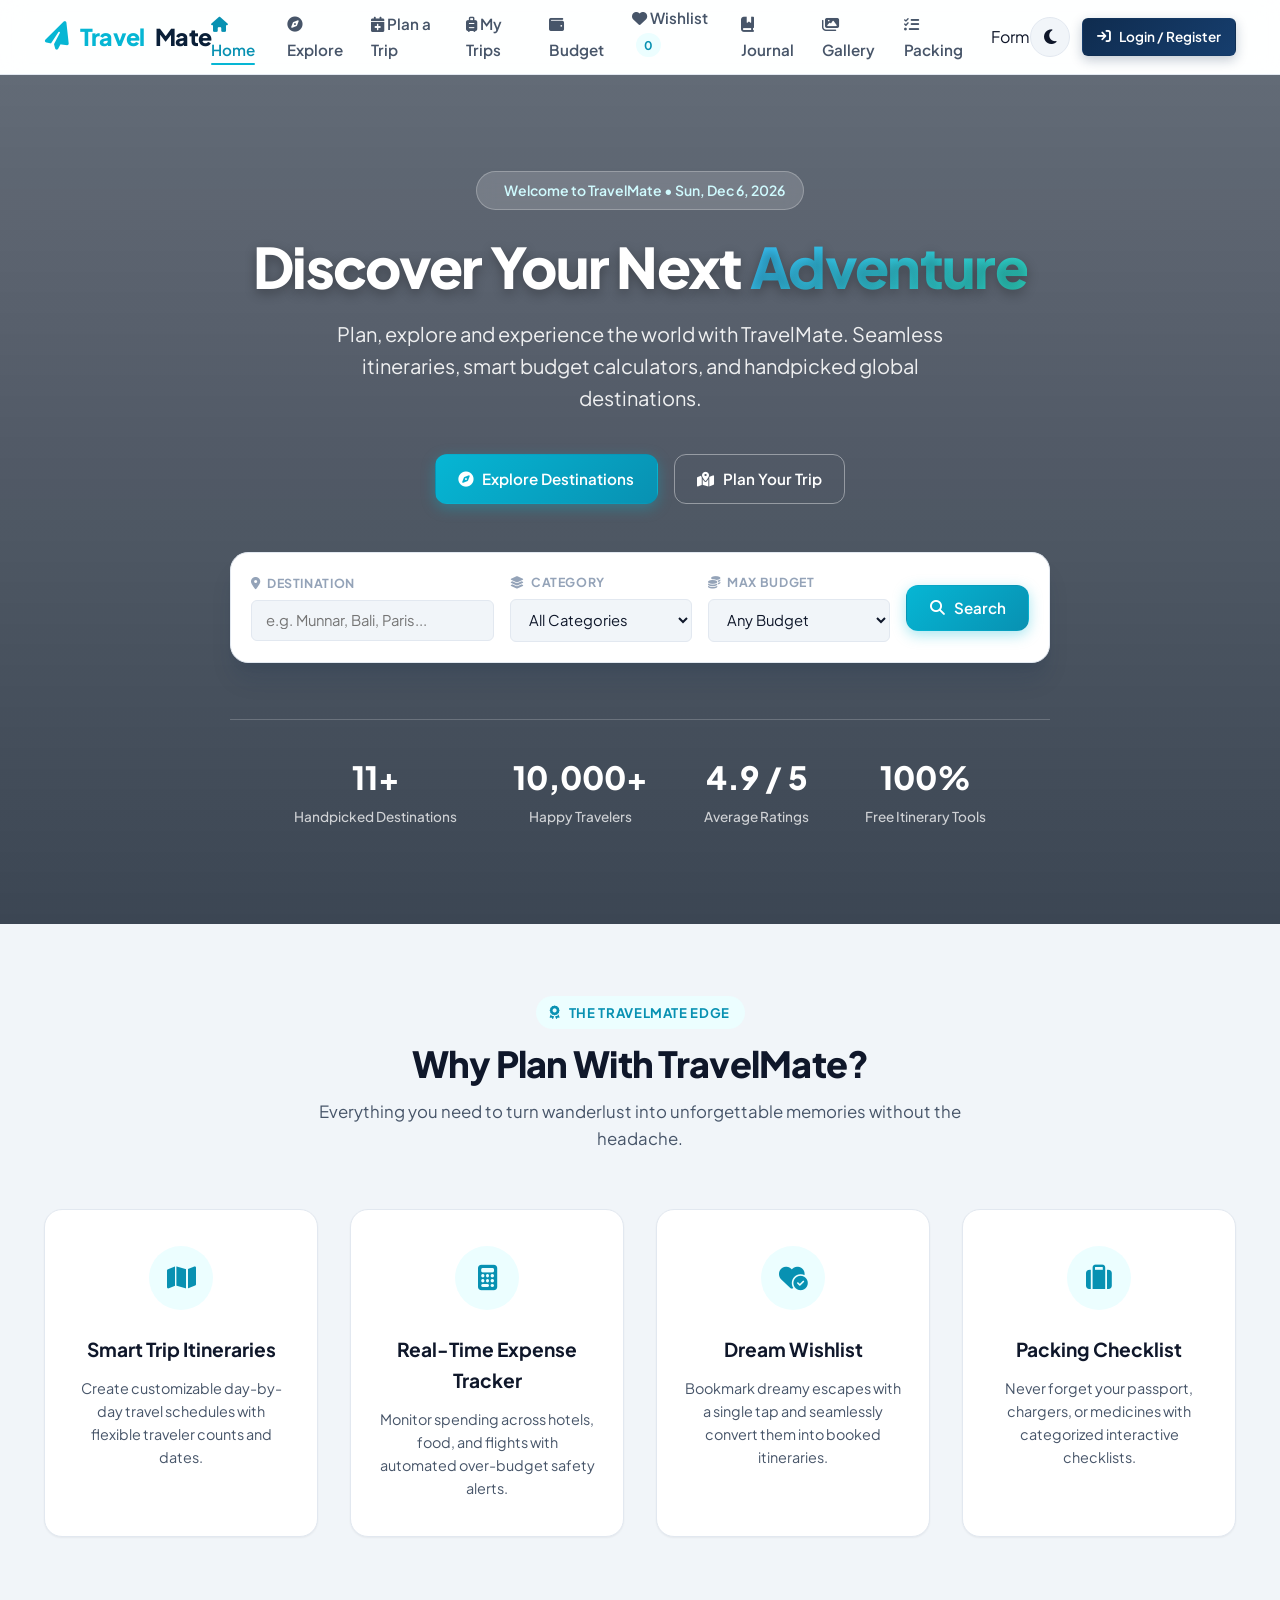
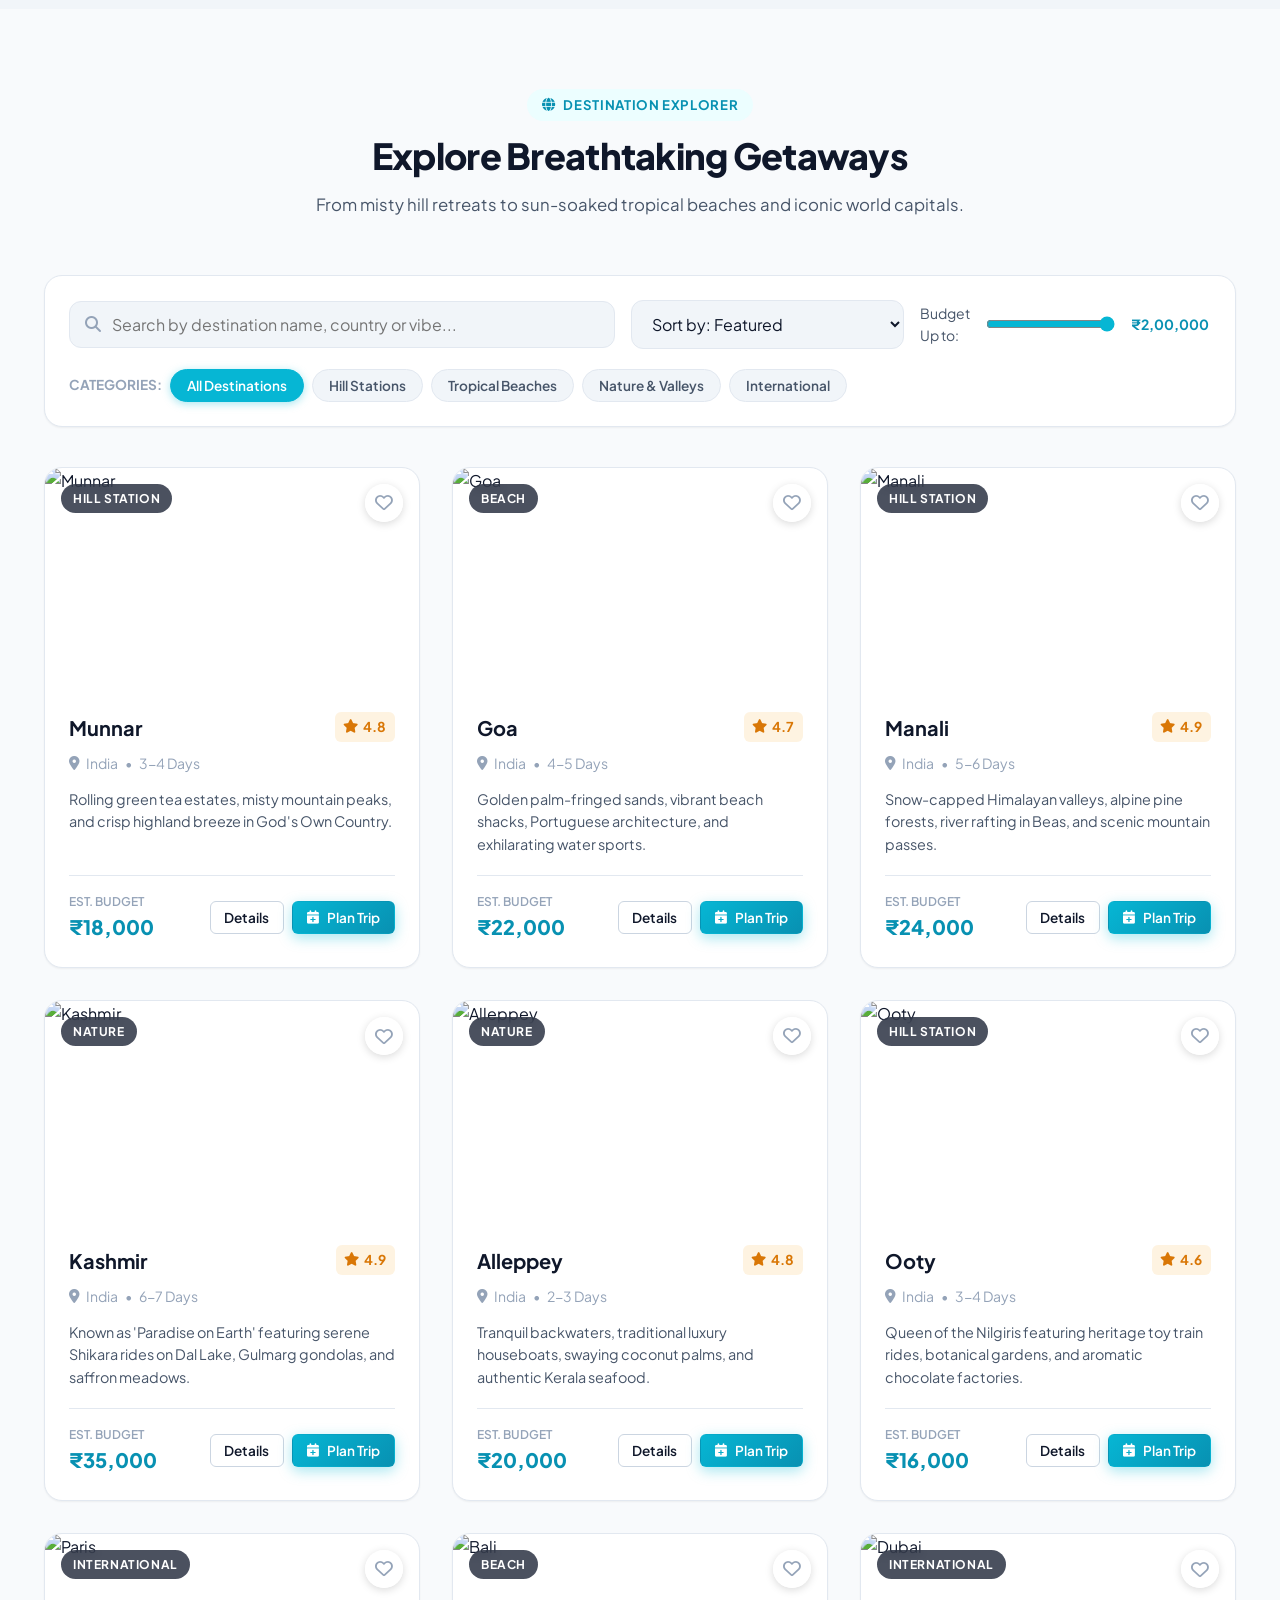
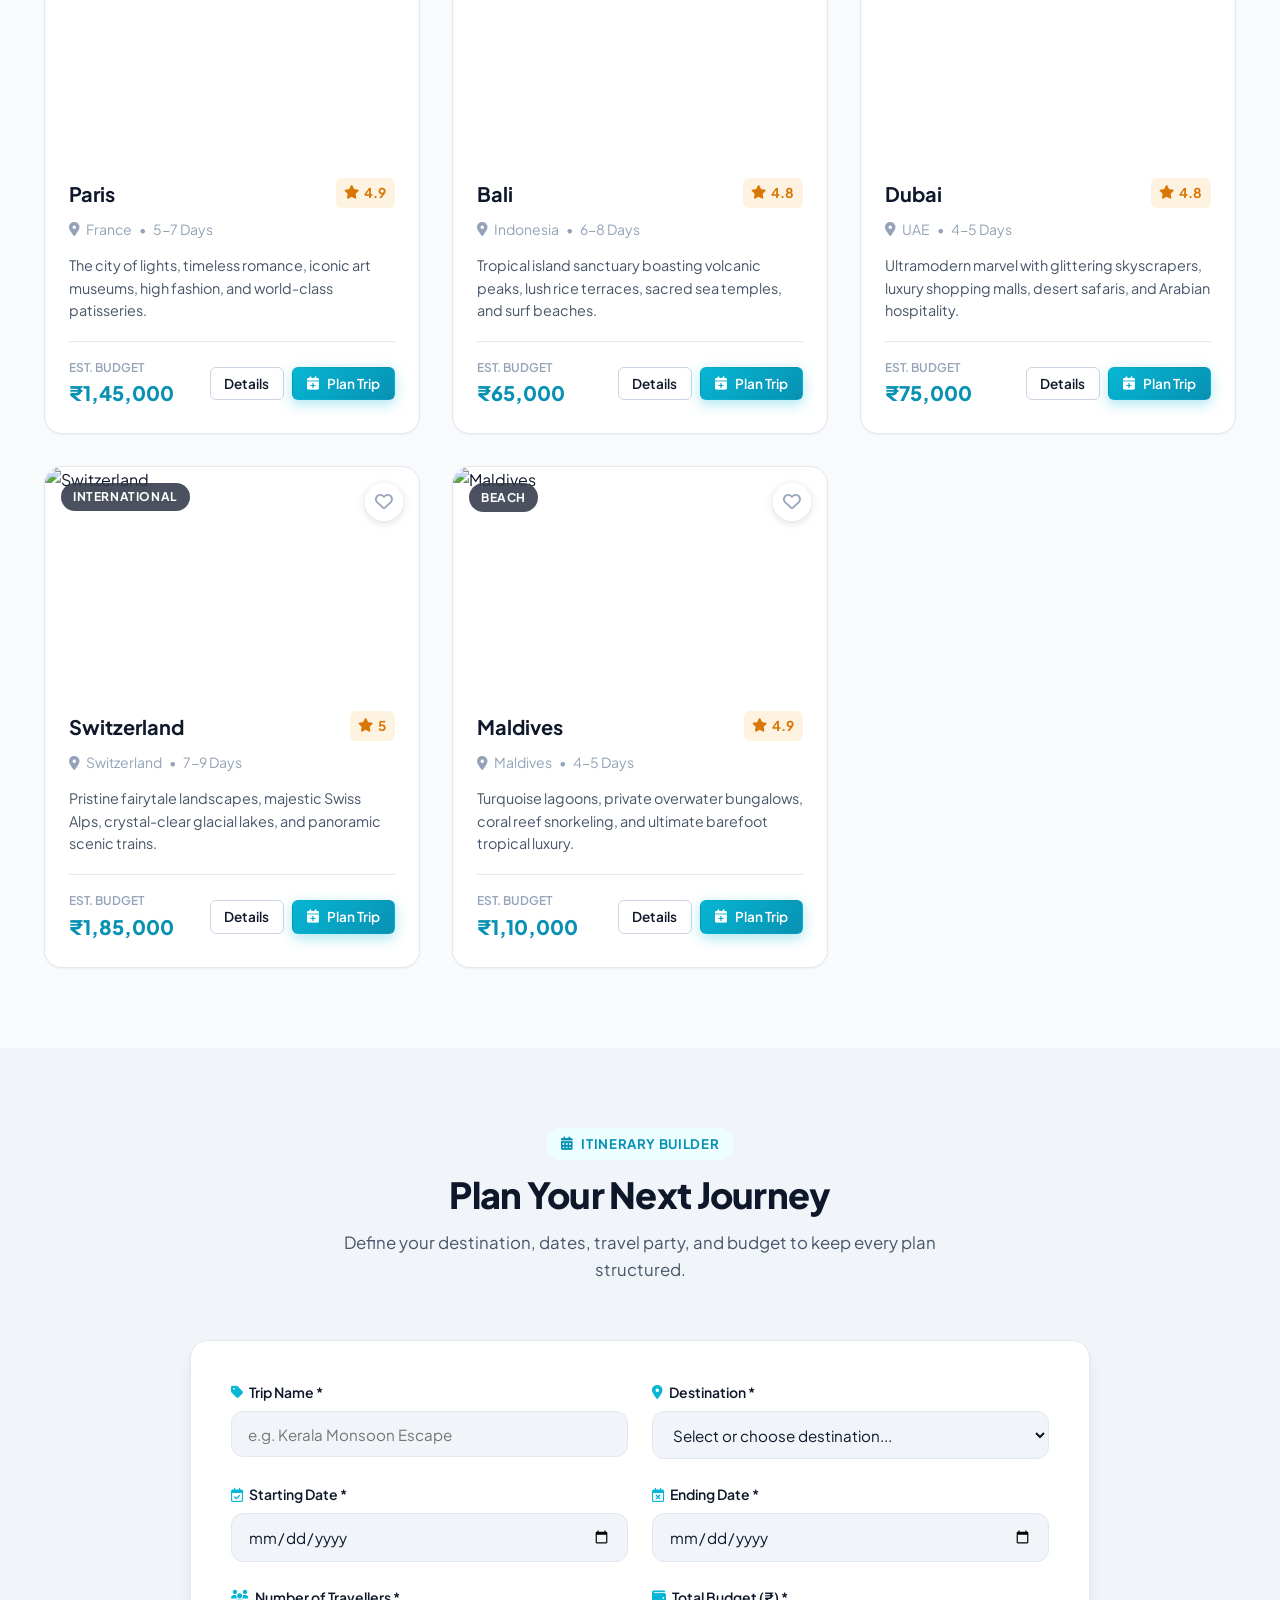
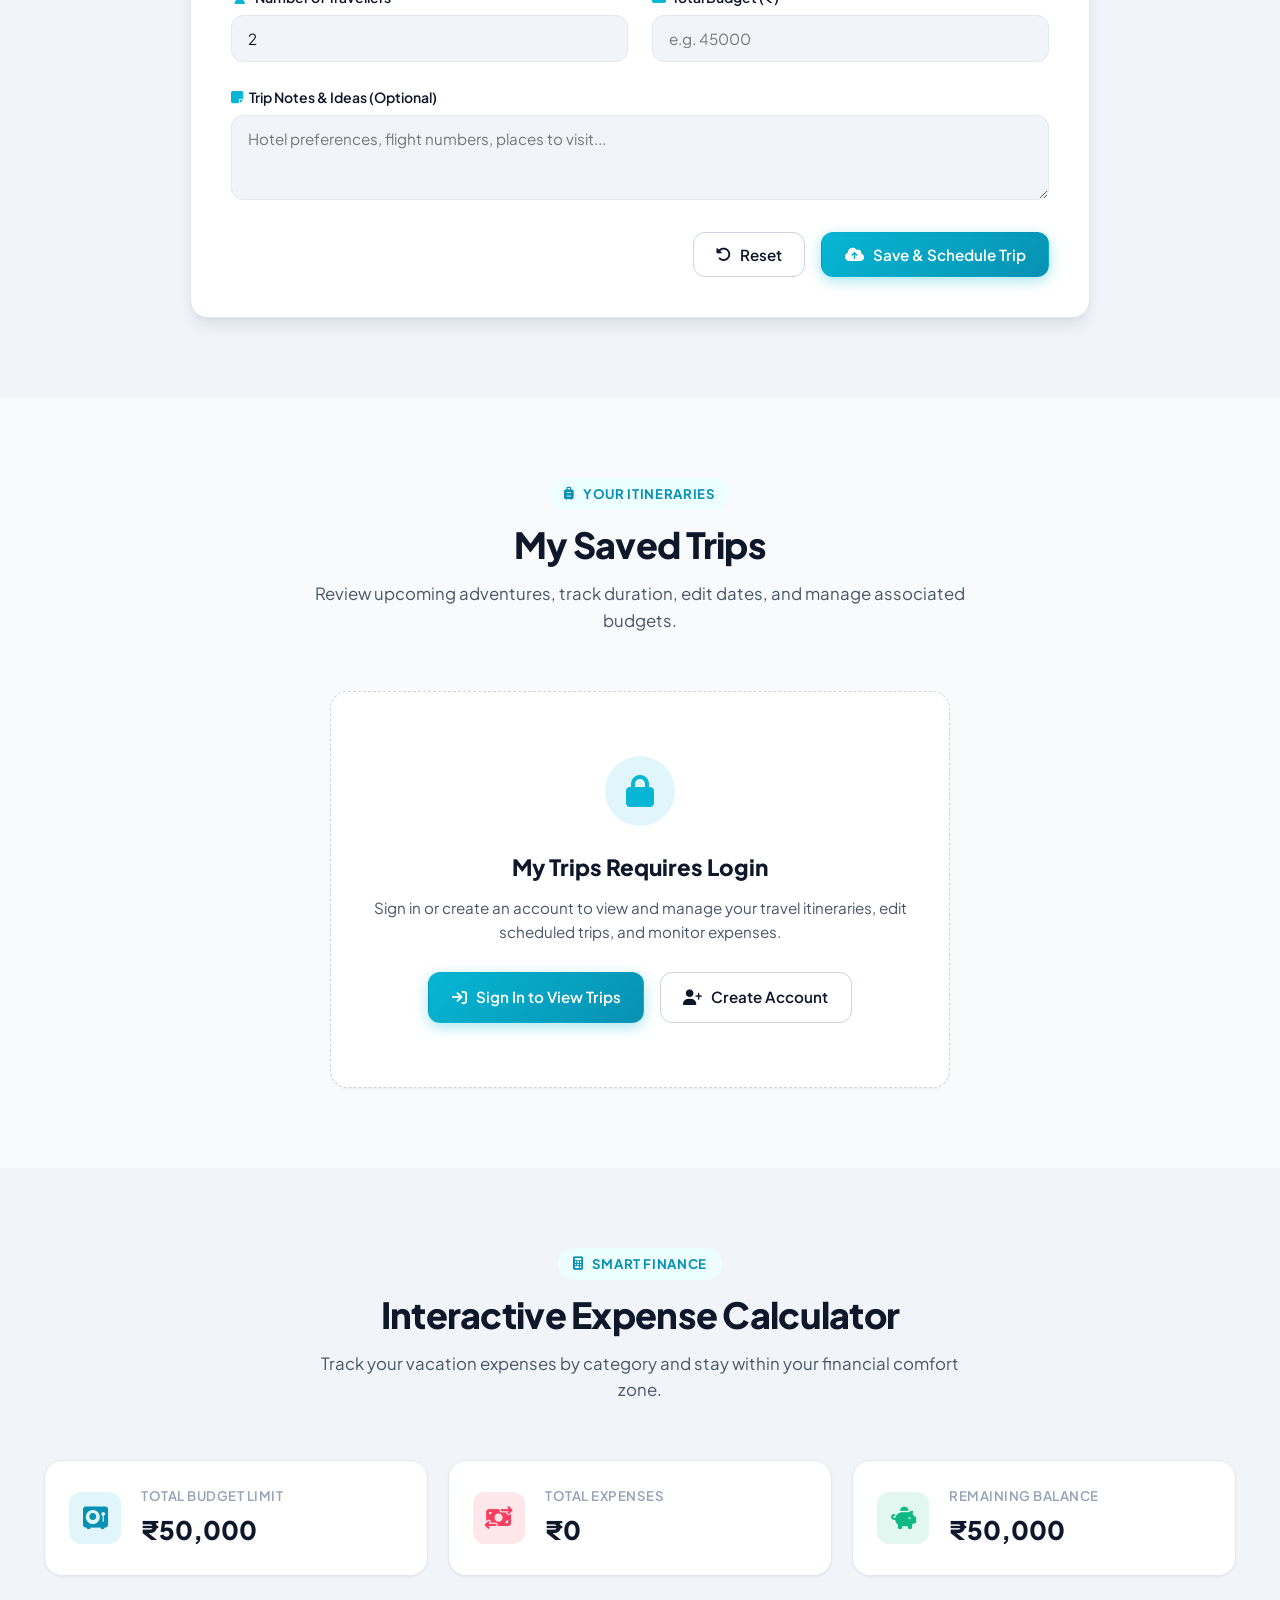
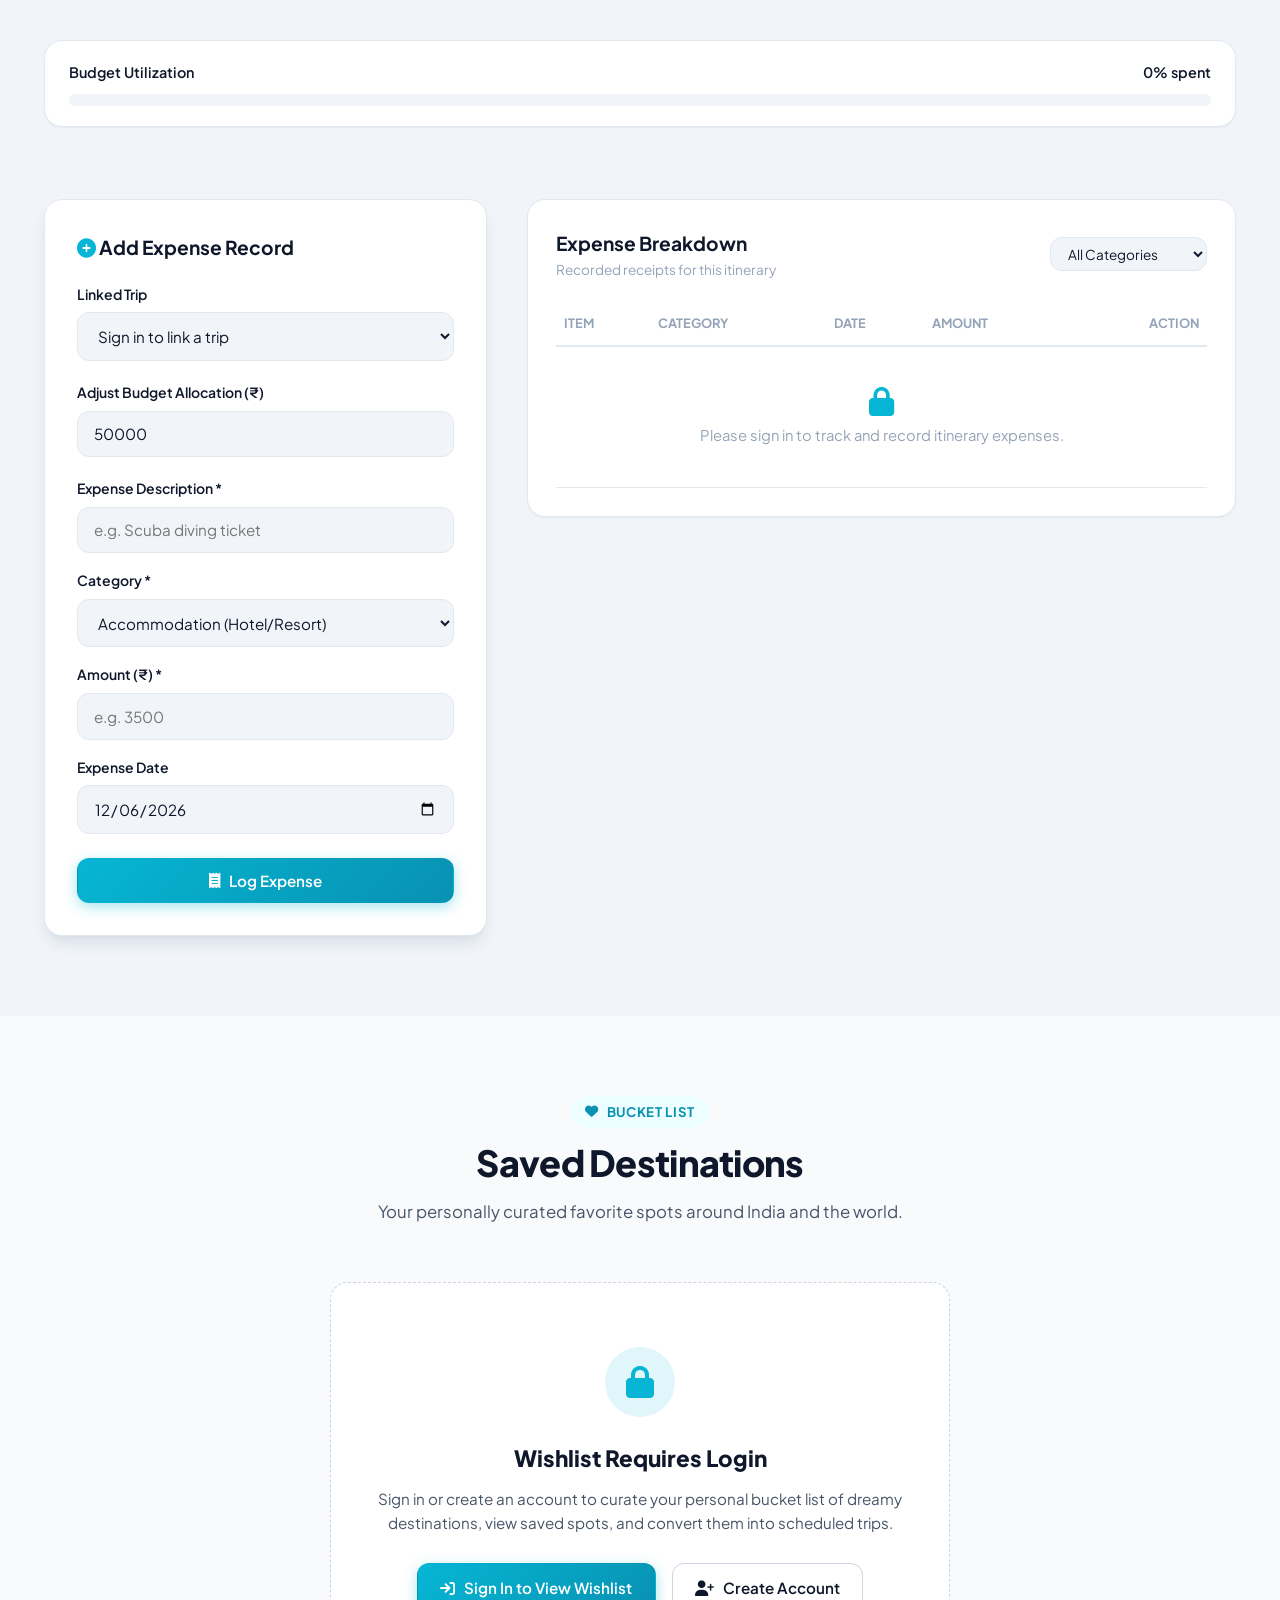
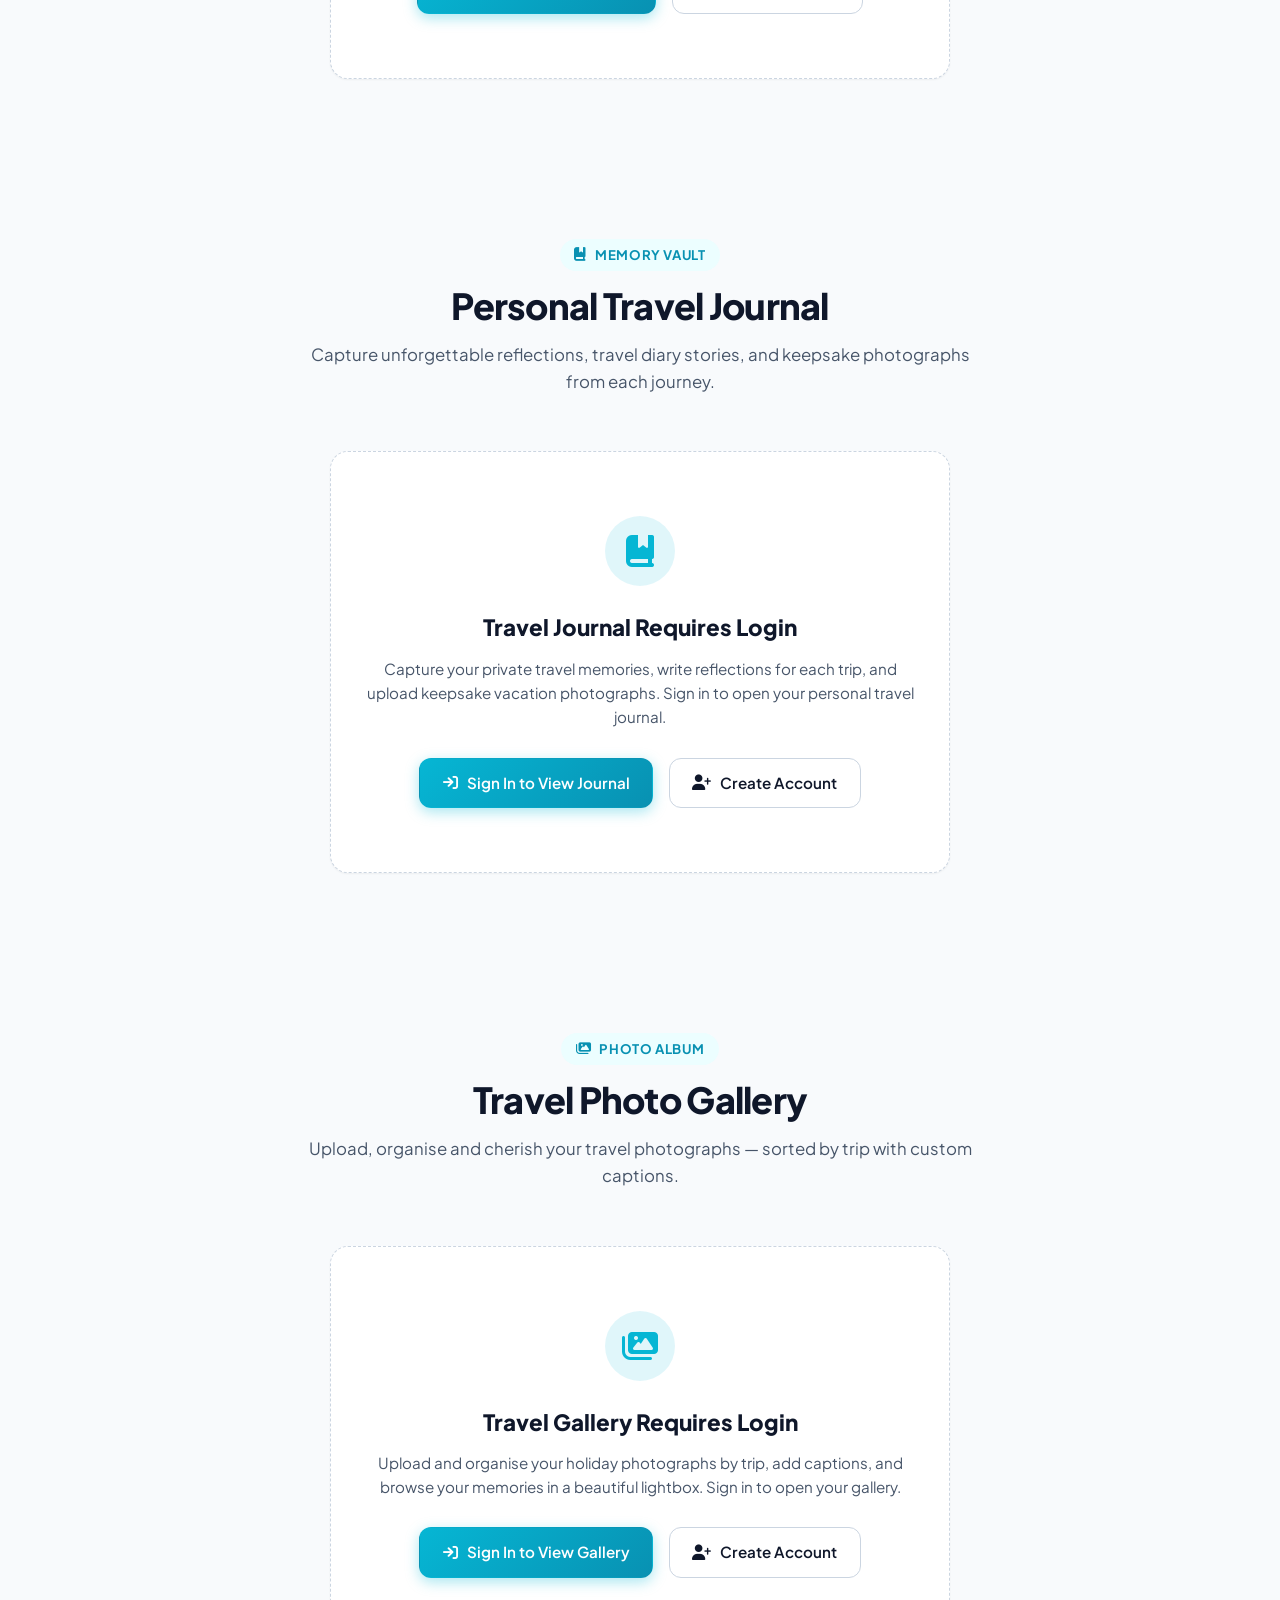
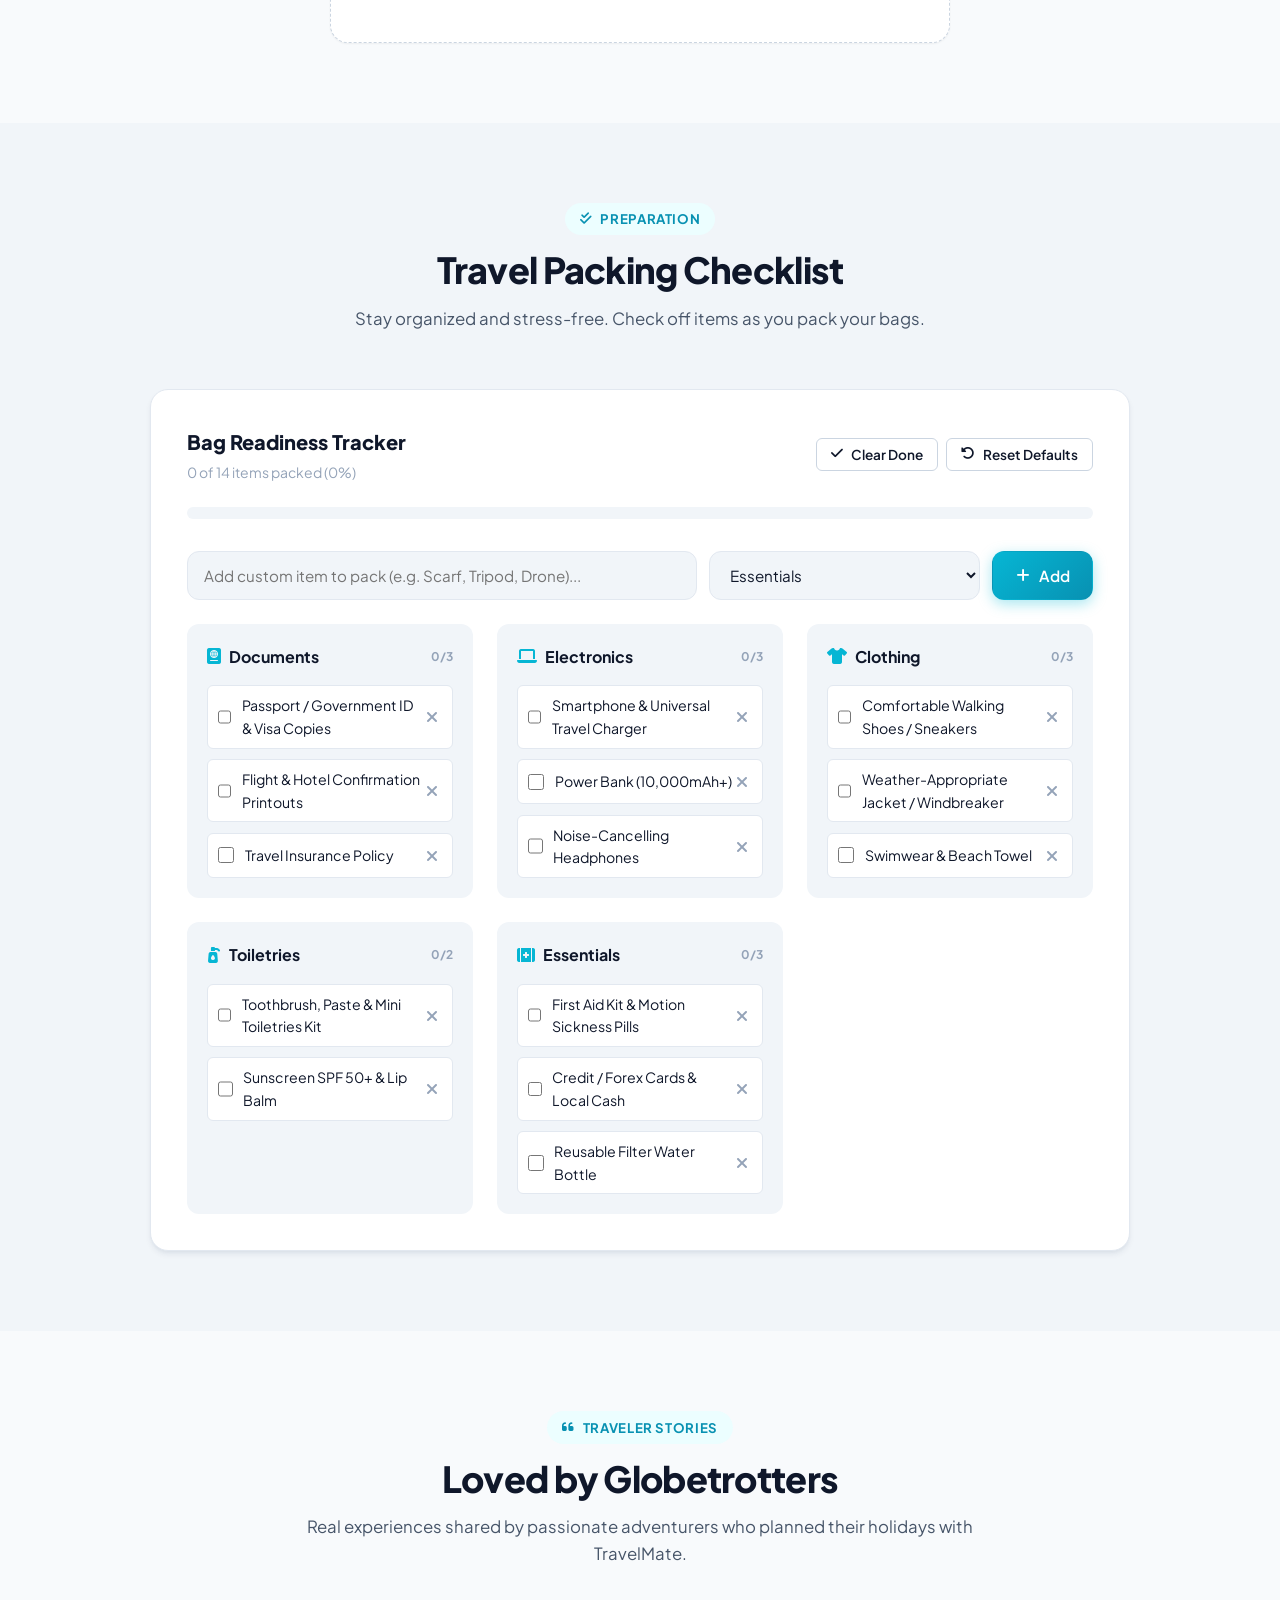
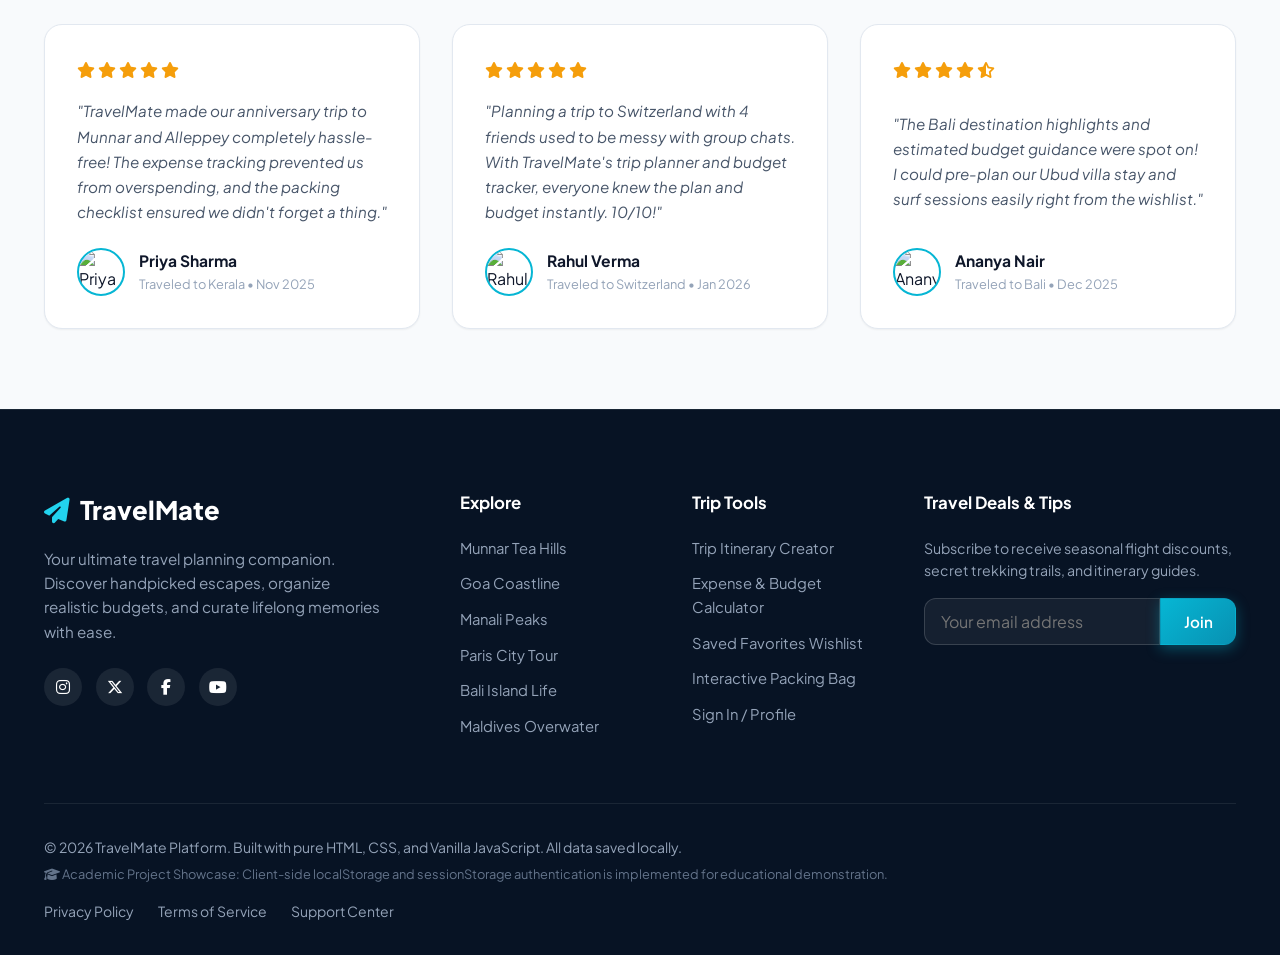
==== index.html @ ff935a95 "first commit" ====
<!DOCTYPE html>
<html lang="en" data-theme="light">
<head>
  <meta charset="UTF-8">
  <meta name="viewport" content="width=device-width, initial-scale=1.0">
  <title>TravelMate | Discover Your Next Adventure & Trip Planner</title>
  <meta name="description" content="Plan, explore and experience the world with TravelMate - modern itineraries, smart expense tracking, and curated destination guides.">
  
  <!-- Google Fonts: Plus Jakarta Sans -->
  <link rel="preconnect" href="https://fonts.googleapis.com">
  <link rel="preconnect" href="https://fonts.gstatic.com" crossorigin>
  <link href="https://fonts.googleapis.com/css2?family=Plus+Jakarta+Sans:wght@400;500;600;700;800&display=swap" rel="stylesheet">
  
  <!-- Font Awesome 6 Icons -->
  <link rel="stylesheet" href="https://cdnjs.cloudflare.com/ajax/libs/font-awesome/6.5.1/css/all.min.css">
  
  <!-- Custom Stylesheet -->
  <link rel="stylesheet" href="style.css">
</head>
<body>

  <!-- Toast Notification Container -->
  <div class="toast-container" id="toast-container" aria-live="polite"></div>

  <!-- Navigation Bar -->
  <header class="navbar" id="navbar">
    <div class="container nav-container">
      <a href="index.html" class="brand-logo" aria-label="TravelMate Home">
        <i class="fa-solid fa-paper-plane"></i>
        <span>Travel</span>Mate
      </a>

      <!-- Navigation Links -->
      <nav>
        <ul class="nav-links" id="nav-links">
          <li><a href="#hero" class="nav-link active"><i class="fa-solid fa-house"></i> Home</a></li>
          <li><a href="#explore" class="nav-link"><i class="fa-solid fa-compass"></i> Explore</a></li>
          <li><a href="#planner" class="nav-link"><i class="fa-solid fa-calendar-plus"></i> Plan a Trip</a></li>
          <li><a href="#my-trips" class="nav-link"><i class="fa-solid fa-suitcase-rolling"></i> My Trips</a></li>
          <li><a href="#budget" class="nav-link"><i class="fa-solid fa-wallet"></i> Budget</a></li>
          <li>
            <a href="#wishlist" class="nav-link">
              <i class="fa-solid fa-heart"></i> Wishlist 
              <span id="wishlist-count-badge" class="section-badge" style="padding: 0.15rem 0.5rem; font-size:0.75rem; margin-left:0.25rem;">0</span>
            </a>
          </li>
          <li><a href="#journal" class="nav-link"><i class="fa-solid fa-book-bookmark"></i> Journal</a></li>
          <li><a href="#gallery" class="nav-link"><i class="fa-solid fa-images"></i> Gallery</a></li>
          <li><a href="#checklist" class="nav-link"><i class="fa-solid fa-list-check"></i> Packing</a></li>
          <li><a href="form.html">Form</a></li>
        </ul>
      </nav>

      <!-- Navigation Actions -->
      <div class="nav-actions">
        <!-- Theme Toggle -->
        <button class="theme-toggle-btn" id="theme-toggle-btn" aria-label="Toggle Dark/Light Mode">
          <i class="fa-solid fa-moon"></i>
        </button>

        <!-- User Profile / Auth State -->
        <div id="nav-auth-container">
          <!-- Dynamically populated by JS -->
        </div>

        <!-- Mobile Menu Hamburger Button -->
        <button class="mobile-menu-btn" id="mobile-menu-btn" aria-label="Toggle Navigation Menu">
          <i class="fa-solid fa-bars"></i>
        </button>
      </div>
    </div>
  </header>

  <!-- Hero Section -->
  <section class="hero" id="hero">
    <div class="container">
      <div class="hero-content">
        <div class="hero-pill">
          <i class="fa-solid fa-sparkles"></i>
          <span>Welcome to TravelMate • <span id="current-date-display">Today</span></span>
        </div>

        <h1 class="hero-title">
          Discover Your Next <span>Adventure</span>
        </h1>
        
        <p class="hero-subtitle">
          Plan, explore and experience the world with TravelMate. Seamless itineraries, smart budget calculators, and handpicked global destinations.
        </p>

        <div class="hero-actions">
          <a href="#explore" class="btn btn-turquoise">
            <i class="fa-solid fa-compass"></i> Explore Destinations
          </a>
          <a href="#planner" class="btn btn-outline" style="color:#ffffff; border-color:rgba(255,255,255,0.4);">
            <i class="fa-solid fa-map-location-dot"></i> Plan Your Trip
          </a>
        </div>

        <!-- Quick Search Bar in Hero -->
        <div class="hero-search-box">
          <div class="search-field">
            <label for="hero-search-dest"><i class="fa-solid fa-location-dot"></i> Destination</label>
            <input type="text" id="hero-search-dest" placeholder="e.g. Munnar, Bali, Paris...">
          </div>

          <div class="search-field">
            <label for="hero-search-category"><i class="fa-solid fa-layer-group"></i> Category</label>
            <select id="hero-search-category">
              <option value="">All Categories</option>
              <option value="Hill Station">Hill Station</option>
              <option value="Beach">Beach Getaway</option>
              <option value="International">International</option>
              <option value="Nature">Nature & Valleys</option>
            </select>
          </div>

          <div class="search-field">
            <label for="hero-search-budget"><i class="fa-solid fa-coins"></i> Max Budget</label>
            <select id="hero-search-budget">
              <option value="">Any Budget</option>
              <option value="25000">Under ₹25,000</option>
              <option value="50000">Under ₹50,000</option>
              <option value="100000">Under ₹1,00,000</option>
              <option value="200000">Under ₹2,00,000</option>
            </select>
          </div>

          <div>
            <button class="btn btn-turquoise" id="hero-search-btn" style="width:100%; height:46px;">
              <i class="fa-solid fa-magnifying-glass"></i> Search
            </button>
          </div>
        </div>

        <!-- Live Stats Counter -->
        <div class="hero-stats">
          <div class="stat-item">
            <span class="stat-number">11+</span>
            <span class="stat-label">Handpicked Destinations</span>
          </div>
          <div class="stat-item">
            <span class="stat-number">10,000+</span>
            <span class="stat-label">Happy Travelers</span>
          </div>
          <div class="stat-item">
            <span class="stat-number">4.9 / 5</span>
            <span class="stat-label">Average Ratings</span>
          </div>
          <div class="stat-item">
            <span class="stat-number">100%</span>
            <span class="stat-label">Free Itinerary Tools</span>
          </div>
        </div>
      </div>
    </div>
  </section>

  <!-- Why Choose Us Section -->
  <section class="section" style="background-color: var(--bg-surface-secondary); padding: 4.5rem 0;">
    <div class="container">
      <div class="section-title-wrap">
        <span class="section-badge"><i class="fa-solid fa-award"></i> The TravelMate Edge</span>
        <h2 class="section-title">Why Plan With TravelMate?</h2>
        <p class="section-subtitle">Everything you need to turn wanderlust into unforgettable memories without the headache.</p>
      </div>

      <div class="features-grid">
        <div class="feature-card">
          <div class="feature-icon-circle">
            <i class="fa-solid fa-map"></i>
          </div>
          <h3 class="feature-title">Smart Trip Itineraries</h3>
          <p class="feature-desc">Create customizable day-by-day travel schedules with flexible traveler counts and dates.</p>
        </div>

        <div class="feature-card">
          <div class="feature-icon-circle">
            <i class="fa-solid fa-calculator"></i>
          </div>
          <h3 class="feature-title">Real-Time Expense Tracker</h3>
          <p class="feature-desc">Monitor spending across hotels, food, and flights with automated over-budget safety alerts.</p>
        </div>

        <div class="feature-card">
          <div class="feature-icon-circle">
            <i class="fa-solid fa-heart-circle-check"></i>
          </div>
          <h3 class="feature-title">Dream Wishlist</h3>
          <p class="feature-desc">Bookmark dreamy escapes with a single tap and seamlessly convert them into booked itineraries.</p>
        </div>

        <div class="feature-card">
          <div class="feature-icon-circle">
            <i class="fa-solid fa-suitcase"></i>
          </div>
          <h3 class="feature-title">Packing Checklist</h3>
          <p class="feature-desc">Never forget your passport, chargers, or medicines with categorized interactive checklists.</p>
        </div>
      </div>
    </div>
  </section>

  <!-- Destination Explorer Section -->
  <section class="section" id="explore">
    <div class="container">
      <div class="section-title-wrap">
        <span class="section-badge"><i class="fa-solid fa-globe"></i> Destination Explorer</span>
        <h2 class="section-title">Explore Breathtaking Getaways</h2>
        <p class="section-subtitle">From misty hill retreats to sun-soaked tropical beaches and iconic world capitals.</p>
      </div>

      <!-- Controls & Filter Toolbar -->
      <div class="explorer-controls">
        <div class="explorer-top-row">
          <!-- Live Search Input -->
          <div class="search-input-wrap">
            <i class="fa-solid fa-magnifying-glass"></i>
            <input type="text" id="dest-search-input" placeholder="Search by destination name, country or vibe...">
          </div>

          <!-- Sort Select -->
          <div>
            <select class="control-select" id="dest-sort-select" style="width:100%;">
              <option value="featured">Sort by: Featured</option>
              <option value="rating">Top Rated (Highest First)</option>
              <option value="price-low">Budget: Low to High</option>
              <option value="price-high">Budget: High to Low</option>
              <option value="name">Alphabetical (A - Z)</option>
            </select>
          </div>

          <!-- Price Range Slider -->
          <div class="price-range-wrap">
            <span>Budget Up to:</span>
            <input type="range" id="dest-price-slider" min="15000" max="200000" step="5000" value="200000">
            <span id="slider-price-val" style="font-weight:700; color:var(--turquoise-600); min-width:80px;">₹2,00,000</span>
          </div>
        </div>

        <!-- Category Chips -->
        <div class="category-chips">
          <span style="font-size:0.85rem; font-weight:700; color:var(--text-muted); text-transform:uppercase;">Categories:</span>
          <button class="chip-btn active" data-category="all">All Destinations</button>
          <button class="chip-btn" data-category="Hill Station">Hill Stations</button>
          <button class="chip-btn" data-category="Beach">Tropical Beaches</button>
          <button class="chip-btn" data-category="Nature">Nature & Valleys</button>
          <button class="chip-btn" data-category="International">International</button>
        </div>
      </div>

      <!-- Destinations Grid -->
      <div class="destinations-grid" id="destinations-grid">
        <!-- Injected via JavaScript -->
      </div>
    </div>
  </section>

  <!-- Trip Planner Section -->
  <section class="section" id="planner" style="background-color: var(--bg-surface-secondary);">
    <div class="container">
      <div class="section-title-wrap">
        <span class="section-badge"><i class="fa-solid fa-calendar-days"></i> Itinerary Builder</span>
        <h2 class="section-title">Plan Your Next Journey</h2>
        <p class="section-subtitle">Define your destination, dates, travel party, and budget to keep every plan structured.</p>
      </div>

      <div class="planner-card">
        <form id="trip-planner-form">
          <div class="planner-form-grid">
            <!-- Trip Name -->
            <div class="form-group">
              <label for="trip-name-input" class="form-label">
                <i class="fa-solid fa-tag" style="color:var(--turquoise-500);"></i> Trip Name *
              </label>
              <input type="text" id="trip-name-input" class="form-control" placeholder="e.g. Kerala Monsoon Escape" required>
            </div>

            <!-- Destination Select / Dropdown -->
            <div class="form-group">
              <label for="trip-destination-input" class="form-label">
                <i class="fa-solid fa-location-dot" style="color:var(--turquoise-500);"></i> Destination *
              </label>
              <select id="trip-destination-input" class="form-control" required>
                <option value="">Select or choose destination...</option>
                <!-- Populated dynamically -->
              </select>
            </div>

            <!-- Starting Date -->
            <div class="form-group">
              <label for="trip-start-input" class="form-label">
                <i class="fa-regular fa-calendar-check" style="color:var(--turquoise-500);"></i> Starting Date *
              </label>
              <input type="date" id="trip-start-input" class="form-control" required>
            </div>

            <!-- Ending Date -->
            <div class="form-group">
              <label for="trip-end-input" class="form-label">
                <i class="fa-regular fa-calendar-xmark" style="color:var(--turquoise-500);"></i> Ending Date *
              </label>
              <input type="date" id="trip-end-input" class="form-control" required>
            </div>

            <!-- Number of Travellers -->
            <div class="form-group">
              <label for="trip-travellers-input" class="form-label">
                <i class="fa-solid fa-users" style="color:var(--turquoise-500);"></i> Number of Travellers *
              </label>
              <input type="number" id="trip-travellers-input" class="form-control" min="1" max="50" value="2" required>
            </div>

            <!-- Total Budget -->
            <div class="form-group">
              <label for="trip-budget-input" class="form-label">
                <i class="fa-solid fa-wallet" style="color:var(--turquoise-500);"></i> Total Budget (₹) *
              </label>
              <input type="number" id="trip-budget-input" class="form-control" min="1000" step="500" placeholder="e.g. 45000" required>
            </div>

            <!-- Trip Notes / Remarks -->
            <div class="form-group full-width">
              <label for="trip-notes-input" class="form-label">
                <i class="fa-solid fa-note-sticky" style="color:var(--turquoise-500);"></i> Trip Notes & Ideas (Optional)
              </label>
              <textarea id="trip-notes-input" class="form-control" rows="3" placeholder="Hotel preferences, flight numbers, places to visit..."></textarea>
            </div>
          </div>

          <div class="form-actions">
            <button type="reset" class="btn btn-outline">
              <i class="fa-solid fa-rotate-left"></i> Reset
            </button>
            <button type="submit" class="btn btn-turquoise">
              <i class="fa-solid fa-cloud-arrow-up"></i> Save & Schedule Trip
            </button>
          </div>
        </form>
      </div>
    </div>
  </section>

  <!-- My Trips Section -->
  <section class="section" id="my-trips">
    <div class="container">
      <div class="section-title-wrap">
        <span class="section-badge"><i class="fa-solid fa-suitcase-rolling"></i> Your Itineraries</span>
        <h2 class="section-title">My Saved Trips</h2>
        <p class="section-subtitle">Review upcoming adventures, track duration, edit dates, and manage associated budgets.</p>
      </div>

      <!-- Live Trip Departure Countdown Hub -->
      <div id="countdown-section-wrapper"></div>

      <div class="trips-grid" id="trips-grid">
        <!-- Rendered by JS -->
      </div>
    </div>
  </section>

  <!-- Budget Calculator Section -->
  <section class="section" id="budget" style="background-color: var(--bg-surface-secondary);">
    <div class="container">
      <div class="section-title-wrap">
        <span class="section-badge"><i class="fa-solid fa-calculator"></i> Smart Finance</span>
        <h2 class="section-title">Interactive Expense Calculator</h2>
        <p class="section-subtitle">Track your vacation expenses by category and stay within your financial comfort zone.</p>
      </div>

      <!-- Budget Stats Overview -->
      <div class="budget-dashboard">
        <div class="budget-stats-grid">
          <div class="budget-stat-card">
            <div class="stat-icon blue">
              <i class="fa-solid fa-vault"></i>
            </div>
            <div class="stat-meta">
              <h4>Total Budget Limit</h4>
              <p id="stat-total-budget">₹0</p>
            </div>
          </div>

          <div class="budget-stat-card">
            <div class="stat-icon red">
              <i class="fa-solid fa-money-bill-transfer"></i>
            </div>
            <div class="stat-meta">
              <h4>Total Expenses</h4>
              <p id="stat-total-spent">₹0</p>
            </div>
          </div>

          <div class="budget-stat-card">
            <div class="stat-icon green">
              <i class="fa-solid fa-piggy-bank"></i>
            </div>
            <div class="stat-meta">
              <h4>Remaining Balance</h4>
              <p id="stat-remaining-balance">₹0</p>
            </div>
          </div>
        </div>

        <!-- Budget Progress Bar -->
        <div class="budget-progress-container">
          <div class="progress-header">
            <span>Budget Utilization</span>
            <span id="budget-progress-percent">0% spent</span>
          </div>
          <div class="progress-bar-bg">
            <div class="progress-bar-fill" id="budget-progress-fill"></div>
          </div>
        </div>

        <!-- Budget Warning Banner -->
        <div class="budget-alert-banner" id="budget-alert-banner">
          <!-- Injected dynamically -->
        </div>

        <!-- Left Form: Add Expense & Target Selector -->
        <div class="planner-card" style="margin: 0; padding: 2rem;">
          <h3 style="font-size: 1.2rem; font-weight: 700; margin-bottom: 1.25rem; color: var(--text-main);">
            <i class="fa-solid fa-plus-circle" style="color:var(--turquoise-500);"></i> Add Expense Record
          </h3>

          <!-- Active Trip Target -->
          <div class="form-group" style="margin-bottom: 1.25rem;">
            <label class="form-label" for="expense-trip-select">Linked Trip</label>
            <select id="expense-trip-select" class="form-control">
              <!-- Dynamically populated from trips -->
            </select>
          </div>

          <!-- Custom Budget Limit Override -->
          <div class="form-group" style="margin-bottom: 1.25rem;">
            <label class="form-label" for="budget-limit-input">Adjust Budget Allocation (₹)</label>
            <input type="number" id="budget-limit-input" class="form-control" placeholder="Trip Budget Limit">
          </div>

          <form id="add-expense-form">
            <div class="form-group" style="margin-bottom: 1rem;">
              <label class="form-label" for="expense-title-input">Expense Description *</label>
              <input type="text" id="expense-title-input" class="form-control" placeholder="e.g. Scuba diving ticket" required>
            </div>

            <div class="form-group" style="margin-bottom: 1rem;">
              <label class="form-label" for="expense-category-input">Category *</label>
              <select id="expense-category-input" class="form-control" required>
                <option value="Accommodation">Accommodation (Hotel/Resort)</option>
                <option value="Food">Food & Dining</option>
                <option value="Transportation">Transportation (Flights/Cabs)</option>
                <option value="Activities">Activities & Sightseeing</option>
                <option value="Shopping">Shopping & Souvenirs</option>
                <option value="Other">Other Expenses</option>
              </select>
            </div>

            <div class="form-group" style="margin-bottom: 1rem;">
              <label class="form-label" for="expense-amount-input">Amount (₹) *</label>
              <input type="number" id="expense-amount-input" class="form-control" min="1" step="50" placeholder="e.g. 3500" required>
            </div>

            <div class="form-group" style="margin-bottom: 1.5rem;">
              <label class="form-label" for="expense-date-input">Expense Date</label>
              <input type="date" id="expense-date-input" class="form-control">
            </div>

            <button type="submit" class="btn btn-turquoise" style="width: 100%;">
              <i class="fa-solid fa-receipt"></i> Log Expense
            </button>
          </form>
        </div>

        <!-- Right Side: Expense List Table -->
        <div class="expense-list-card">
          <div class="expense-list-header">
            <div>
              <h3 style="font-size: 1.2rem; font-weight: 700; color: var(--text-main);">Expense Breakdown</h3>
              <p style="font-size: 0.85rem; color: var(--text-muted);">Recorded receipts for this itinerary</p>
            </div>
            <div>
              <select id="expense-category-filter" class="control-select" style="padding: 0.4rem 0.8rem; font-size:0.85rem;">
                <option value="all">All Categories</option>
                <option value="Accommodation">Accommodation</option>
                <option value="Food">Food</option>
                <option value="Transportation">Transportation</option>
                <option value="Activities">Activities</option>
                <option value="Shopping">Shopping</option>
                <option value="Other">Other</option>
              </select>
            </div>
          </div>

          <div style="overflow-x: auto;">
            <table class="expenses-table">
              <thead>
                <tr>
                  <th>Item</th>
                  <th>Category</th>
                  <th>Date</th>
                  <th>Amount</th>
                  <th style="text-align:right;">Action</th>
                </tr>
              </thead>
              <tbody id="expenses-table-body">
                <!-- Rendered by JS -->
              </tbody>
            </table>
          </div>
        </div>
      </div>
    </div>
  </section>

  <!-- Wishlist Section -->
  <section class="section" id="wishlist">
    <div class="container">
      <div class="section-title-wrap">
        <span class="section-badge"><i class="fa-solid fa-heart"></i> Bucket List</span>
        <h2 class="section-title">Saved Destinations</h2>
        <p class="section-subtitle">Your personally curated favorite spots around India and the world.</p>
      </div>

      <div class="destinations-grid" id="wishlist-grid">
        <!-- Rendered by JS -->
      </div>
    </div>
  </section>

  <!-- Personal Travel Journal Section -->
  <section class="section" id="journal">
    <div class="container">
      <div class="section-title-wrap">
        <span class="section-badge"><i class="fa-solid fa-book-bookmark"></i> Memory Vault</span>
        <h2 class="section-title">Personal Travel Journal</h2>
        <p class="section-subtitle">Capture unforgettable reflections, travel diary stories, and keepsake photographs from each journey.</p>
      </div>

      <!-- Journal Action Bar & Filter -->
      <div class="journal-toolbar" id="journal-toolbar">
        <button class="btn btn-turquoise" id="open-new-journal-btn">
          <i class="fa-solid fa-pen-nib"></i> Add Journal Entry
        </button>
        <div style="display:flex; align-items:center; gap:0.75rem;">
          <label for="journal-trip-filter" style="font-size:0.875rem; font-weight:600; color:var(--text-muted);"><i class="fa-solid fa-filter"></i> Filter by Trip:</label>
          <select id="journal-trip-filter" class="control-select">
            <option value="all">All Trips & Memories</option>
            <!-- Populated dynamically -->
          </select>
        </div>
      </div>

      <!-- Journal Memories Grid -->
      <div class="journal-grid" id="journal-grid">
        <!-- Rendered dynamically by script.js -->
      </div>
    </div>
  </section>

  <!-- ===== Personal Travel Gallery Section ===== -->
  <section class="section" id="gallery">
    <div class="container">
      <div class="section-title-wrap">
        <span class="section-badge"><i class="fa-solid fa-images"></i> Photo Album</span>
        <h2 class="section-title">Travel Photo Gallery</h2>
        <p class="section-subtitle">Upload, organise and cherish your travel photographs — sorted by trip with custom captions.</p>
      </div>

      <!-- Gallery Toolbar -->
      <div class="gallery-toolbar" id="gallery-toolbar">
        <button class="btn btn-turquoise" id="open-upload-photo-btn">
          <i class="fa-solid fa-cloud-arrow-up"></i> Upload Photos
        </button>
        <div class="gallery-controls">
          <div style="display:flex; align-items:center; gap:0.6rem;">
            <label for="gallery-trip-filter" style="font-size:0.875rem; font-weight:600; color:var(--text-muted); white-space:nowrap;">
              <i class="fa-solid fa-filter"></i> Trip:
            </label>
            <select id="gallery-trip-filter" class="control-select">
              <option value="all">All Photos</option>
            </select>
          </div>
          <div class="gallery-view-toggle">
            <button class="gallery-view-btn active" id="gallery-grid-btn" title="Grid View">
              <i class="fa-solid fa-grip"></i>
            </button>
            <button class="gallery-view-btn" id="gallery-masonry-btn" title="List View">
              <i class="fa-solid fa-list"></i>
            </button>
          </div>
        </div>
      </div>

      <!-- Gallery Stats Bar -->
      <div class="gallery-stats-bar" id="gallery-stats-bar" style="display:none;">
        <span id="gallery-photo-count"><i class="fa-solid fa-image"></i> <strong>0</strong> photos</span>
        <span id="gallery-trip-count"><i class="fa-solid fa-suitcase"></i> <strong>0</strong> trips</span>
      </div>

      <!-- Photo Grid -->
      <div class="gallery-grid" id="gallery-grid">
        <!-- Rendered by JS -->
      </div>
    </div>
  </section>

  <!-- ===== Upload Photo Modal ===== -->
  <div class="modal-overlay" id="upload-photo-modal" role="dialog" aria-modal="true">
    <div class="modal-content" style="max-width:580px;">
      <div class="modal-header">
        <h3 class="modal-title"><i class="fa-solid fa-cloud-arrow-up" style="color:var(--turquoise-500);"></i> Upload Travel Photos</h3>
        <button class="modal-close-btn" data-close-modal="upload-photo-modal" aria-label="Close">
          <i class="fa-solid fa-xmark"></i>
        </button>
      </div>
      <form id="upload-photo-form">
        <div class="modal-body">

          <!-- Trip selector -->
          <div class="form-group" style="margin-bottom:1.15rem;">
            <label class="form-label" for="photo-trip-select">
              <i class="fa-solid fa-suitcase-rolling" style="color:var(--turquoise-500);"></i> Organise Under Trip *
            </label>
            <select id="photo-trip-select" class="form-control" required>
              <option value="">Select a trip…</option>
            </select>
          </div>

          <!-- Caption -->
          <div class="form-group" style="margin-bottom:1.15rem;">
            <label class="form-label" for="photo-caption-input">
              <i class="fa-solid fa-quote-left" style="color:var(--turquoise-500);"></i> Caption
            </label>
            <input type="text" id="photo-caption-input" class="form-control" placeholder="e.g. Sunset view from Rohtang Pass" maxlength="120">
          </div>

          <!-- File upload drop zone -->
          <div class="form-group" style="margin-bottom:1.15rem;">
            <label class="form-label">
              <i class="fa-solid fa-camera" style="color:var(--turquoise-500);"></i> Choose Photo(s)
            </label>
            <div class="photo-drop-zone" id="photo-drop-zone">
              <i class="fa-solid fa-cloud-arrow-up photo-drop-icon"></i>
              <p class="photo-drop-text">Drop images here or <strong>click to browse</strong></p>
              <p class="photo-drop-hint">JPG, PNG, WEBP · up to 5 files at once · compressed automatically</p>
              <input type="file" id="photo-file-input" accept="image/*" multiple style="display:none;">
            </div>
            <!-- Staged previews before save -->
            <div class="staged-photos-wrap" id="staged-photos-wrap" style="display:none;">
              <div class="staged-photos-grid" id="staged-photos-grid"></div>
            </div>
          </div>

          <!-- OR URL input -->
          <div class="form-group">
            <label class="form-label">
              <i class="fa-solid fa-link" style="color:var(--turquoise-500);"></i> …or enter image URL
            </label>
            <div style="display:flex; gap:0.5rem;">
              <input type="url" id="photo-url-input" class="form-control" placeholder="https://…">
              <button type="button" class="btn btn-outline" id="add-photo-url-btn" style="white-space:nowrap;">
                <i class="fa-solid fa-plus"></i> Add
              </button>
            </div>
          </div>

        </div>
        <div class="modal-footer">
          <button type="button" class="btn btn-outline" data-close-modal="upload-photo-modal">Cancel</button>
          <button type="submit" class="btn btn-turquoise" id="save-photos-btn">
            <i class="fa-solid fa-floppy-disk"></i> Save to Gallery
          </button>
        </div>
      </form>
    </div>
  </div>

  <!-- ===== Edit Photo Caption Modal ===== -->
  <div class="modal-overlay" id="edit-photo-modal" role="dialog" aria-modal="true">
    <div class="modal-content" style="max-width:480px;">
      <div class="modal-header">
        <h3 class="modal-title"><i class="fa-solid fa-pen-to-square" style="color:var(--turquoise-500);"></i> Edit Photo</h3>
        <button class="modal-close-btn" data-close-modal="edit-photo-modal" aria-label="Close">
          <i class="fa-solid fa-xmark"></i>
        </button>
      </div>
      <div class="modal-body">
        <img id="edit-photo-preview-img" src="" alt="Photo" style="width:100%; max-height:220px; object-fit:cover; border-radius:var(--radius-md); margin-bottom:1.25rem;">
        <div class="form-group" style="margin-bottom:1.15rem;">
          <label class="form-label" for="edit-photo-trip">
            <i class="fa-solid fa-suitcase-rolling" style="color:var(--turquoise-500);"></i> Trip
          </label>
          <select id="edit-photo-trip" class="form-control"></select>
        </div>
        <div class="form-group">
          <label class="form-label" for="edit-photo-caption">
            <i class="fa-solid fa-quote-left" style="color:var(--turquoise-500);"></i> Caption
          </label>
          <input type="text" id="edit-photo-caption" class="form-control" placeholder="Add a caption…" maxlength="120">
        </div>
      </div>
      <div class="modal-footer">
        <button type="button" class="btn btn-outline" data-close-modal="edit-photo-modal">Cancel</button>
        <button type="button" class="btn btn-turquoise" id="save-edit-photo-btn">
          <i class="fa-solid fa-floppy-disk"></i> Save Changes
        </button>
      </div>
    </div>
  </div>

  <!-- ===== Lightbox / Full-screen Photo Viewer ===== -->
  <div class="lightbox-overlay" id="lightbox-overlay" role="dialog" aria-modal="true">
    <button class="lightbox-close" id="lightbox-close-btn" aria-label="Close lightbox">
      <i class="fa-solid fa-xmark"></i>
    </button>
    <button class="lightbox-nav lightbox-prev" id="lightbox-prev-btn" aria-label="Previous photo">
      <i class="fa-solid fa-chevron-left"></i>
    </button>
    <div class="lightbox-content">
      <img id="lightbox-img" src="" alt="Full-size photo">
      <div class="lightbox-info">
        <span class="lightbox-caption" id="lightbox-caption"></span>
        <span class="lightbox-trip" id="lightbox-trip"></span>
      </div>
    </div>
    <button class="lightbox-nav lightbox-next" id="lightbox-next-btn" aria-label="Next photo">
      <i class="fa-solid fa-chevron-right"></i>
    </button>
    <div class="lightbox-counter" id="lightbox-counter"></div>
  </div>

  <!-- Packing Checklist Section -->  <section class="section" id="checklist" style="background-color: var(--bg-surface-secondary);">
    <div class="container">
      <div class="section-title-wrap">
        <span class="section-badge"><i class="fa-solid fa-check-double"></i> Preparation</span>
        <h2 class="section-title">Travel Packing Checklist</h2>
        <p class="section-subtitle">Stay organized and stress-free. Check off items as you pack your bags.</p>
      </div>

      <div class="checklist-wrapper">
        <div class="checklist-header">
          <div>
            <h3 style="font-size: 1.25rem; font-weight: 800; color: var(--text-main);">Bag Readiness Tracker</h3>
            <p id="packing-progress-text" style="font-size: 0.875rem; color: var(--text-muted); margin-top: 0.2rem;">0 of 0 items packed</p>
          </div>
          <div style="display:flex; gap:0.5rem;">
            <button class="btn btn-outline btn-sm" id="clear-packed-btn">
              <i class="fa-solid fa-check"></i> Clear Done
            </button>
            <button class="btn btn-outline btn-sm" id="reset-packing-btn">
              <i class="fa-solid fa-rotate-left"></i> Reset Defaults
            </button>
          </div>
        </div>

        <div class="progress-bar-bg" style="margin-bottom: 2rem;">
          <div class="progress-bar-fill" id="packing-progress-fill" style="width: 0%;"></div>
        </div>

        <!-- Add Custom Packing Item -->
        <form id="add-packing-form" class="checklist-add-form">
          <input type="text" id="new-pack-item-input" class="form-control" placeholder="Add custom item to pack (e.g. Scarf, Tripod, Drone)..." required>
          <select id="new-pack-category-select" class="form-control">
            <option value="Essentials">Essentials</option>
            <option value="Documents">Documents</option>
            <option value="Electronics">Electronics</option>
            <option value="Clothing">Clothing</option>
            <option value="Toiletries">Toiletries</option>
          </select>
          <button type="submit" class="btn btn-turquoise">
            <i class="fa-solid fa-plus"></i> Add
          </button>
        </form>

        <!-- Categories Grid -->
        <div class="checklist-grid" id="checklist-grid">
          <!-- Rendered by JS -->
        </div>
      </div>
    </div>
  </section>

  <!-- Customer Reviews Section -->
  <section class="section">
    <div class="container">
      <div class="section-title-wrap">
        <span class="section-badge"><i class="fa-solid fa-quote-left"></i> Traveler Stories</span>
        <h2 class="section-title">Loved by Globetrotters</h2>
        <p class="section-subtitle">Real experiences shared by passionate adventurers who planned their holidays with TravelMate.</p>
      </div>

      <div class="reviews-grid">
        <div class="review-card">
          <div class="review-stars">
            <i class="fa-solid fa-star"></i>
            <i class="fa-solid fa-star"></i>
            <i class="fa-solid fa-star"></i>
            <i class="fa-solid fa-star"></i>
            <i class="fa-solid fa-star"></i>
          </div>
          <p class="review-text">
            "TravelMate made our anniversary trip to Munnar and Alleppey completely hassle-free! The expense tracking prevented us from overspending, and the packing checklist ensured we didn't forget a thing."
          </p>
          <div class="review-author">
            <img src="https://images.unsplash.com/photo-1494790108377-be9c29b29330?auto=format&fit=crop&w=120&q=80" alt="Priya Sharma" class="author-img">
            <div class="author-info">
              <h4>Priya Sharma</h4>
              <p>Traveled to Kerala • Nov 2025</p>
            </div>
          </div>
        </div>

        <div class="review-card">
          <div class="review-stars">
            <i class="fa-solid fa-star"></i>
            <i class="fa-solid fa-star"></i>
            <i class="fa-solid fa-star"></i>
            <i class="fa-solid fa-star"></i>
            <i class="fa-solid fa-star"></i>
          </div>
          <p class="review-text">
            "Planning a trip to Switzerland with 4 friends used to be messy with group chats. With TravelMate's trip planner and budget tracker, everyone knew the plan and budget instantly. 10/10!"
          </p>
          <div class="review-author">
            <img src="https://images.unsplash.com/photo-1507003211169-0a1dd7228f2d?auto=format&fit=crop&w=120&q=80" alt="Rahul Verma" class="author-img">
            <div class="author-info">
              <h4>Rahul Verma</h4>
              <p>Traveled to Switzerland • Jan 2026</p>
            </div>
          </div>
        </div>

        <div class="review-card">
          <div class="review-stars">
            <i class="fa-solid fa-star"></i>
            <i class="fa-solid fa-star"></i>
            <i class="fa-solid fa-star"></i>
            <i class="fa-solid fa-star"></i>
            <i class="fa-solid fa-star-half-stroke"></i>
          </div>
          <p class="review-text">
            "The Bali destination highlights and estimated budget guidance were spot on! I could pre-plan our Ubud villa stay and surf sessions easily right from the wishlist."
          </p>
          <div class="review-author">
            <img src="https://images.unsplash.com/photo-1534528741775-53994a69daeb?auto=format&fit=crop&w=120&q=80" alt="Ananya Nair" class="author-img">
            <div class="author-info">
              <h4>Ananya Nair</h4>
              <p>Traveled to Bali • Dec 2025</p>
            </div>
          </div>
        </div>
      </div>
    </div>
  </section>

  <!-- Footer -->
  <footer class="footer">
    <div class="container">
      <div class="footer-grid">
        <!-- Brand Info -->
        <div class="footer-brand">
          <h3><i class="fa-solid fa-paper-plane"></i> TravelMate</h3>
          <p>
            Your ultimate travel planning companion. Discover handpicked escapes, organize realistic budgets, and curate lifelong memories with ease.
          </p>
          <div class="social-links">
            <a href="#" class="social-link" aria-label="Instagram"><i class="fa-brands fa-instagram"></i></a>
            <a href="#" class="social-link" aria-label="Twitter"><i class="fa-brands fa-x-twitter"></i></a>
            <a href="#" class="social-link" aria-label="Facebook"><i class="fa-brands fa-facebook-f"></i></a>
            <a href="#" class="social-link" aria-label="YouTube"><i class="fa-brands fa-youtube"></i></a>
          </div>
        </div>

        <!-- Quick Links -->
        <div class="footer-col">
          <h4>Explore</h4>
          <ul class="footer-links">
            <li><a href="#explore">Munnar Tea Hills</a></li>
            <li><a href="#explore">Goa Coastline</a></li>
            <li><a href="#explore">Manali Peaks</a></li>
            <li><a href="#explore">Paris City Tour</a></li>
            <li><a href="#explore">Bali Island Life</a></li>
            <li><a href="#explore">Maldives Overwater</a></li>
          </ul>
        </div>

        <!-- Features -->
        <div class="footer-col">
          <h4>Trip Tools</h4>
          <ul class="footer-links">
            <li><a href="#planner">Trip Itinerary Creator</a></li>
            <li><a href="#budget">Expense & Budget Calculator</a></li>
            <li><a href="#wishlist">Saved Favorites Wishlist</a></li>
            <li><a href="#checklist">Interactive Packing Bag</a></li>
            <li><a href="login.html">Sign In / Profile</a></li>
          </ul>
        </div>

        <!-- Newsletter Subscription -->
        <div class="footer-col">
          <h4>Travel Deals & Tips</h4>
          <p style="font-size: 0.885rem; margin-bottom: 1rem;">
            Subscribe to receive seasonal flight discounts, secret trekking trails, and itinerary guides.
          </p>
          <form class="newsletter-form" id="newsletter-form">
            <div class="newsletter-input-group">
              <input type="email" id="newsletter-email" placeholder="Your email address" required>
              <button type="submit" class="btn btn-turquoise">Join</button>
            </div>
          </form>
        </div>
      </div>

      <div class="footer-bottom">
        <div>
          <p>&copy; 2026 TravelMate Platform. Built with pure HTML, CSS, and Vanilla JavaScript. All data saved locally.</p>
          <p style="font-size: 0.8rem; color: #64748b; margin-top: 0.35rem;">
            <i class="fa-solid fa-graduation-cap"></i> Academic Project Showcase: Client-side localStorage and sessionStorage authentication is implemented for educational demonstration.
          </p>
        </div>
        <div style="display:flex; gap:1.5rem;">
          <a href="#">Privacy Policy</a>
          <a href="#">Terms of Service</a>
          <a href="#">Support Center</a>
        </div>
      </div>
    </div>
  </footer>

  <!-- ==========================================
       MODALS
       ========================================== -->

  <!-- 1. Destination Details Modal -->
  <div class="modal-overlay" id="dest-modal" role="dialog" aria-modal="true" aria-labelledby="dest-modal-title">
    <div class="modal-content">
      <div class="modal-header">
        <h3 class="modal-title" id="dest-modal-title">Destination Details</h3>
        <button class="modal-close-btn" data-close-modal="dest-modal" aria-label="Close modal">
          <i class="fa-solid fa-xmark"></i>
        </button>
      </div>
      <div class="modal-body" id="dest-modal-body">
        <!-- Rendered by JS -->
      </div>
    </div>
  </div>

  <!-- 2. Edit Trip Modal -->
  <div class="modal-overlay" id="edit-trip-modal" role="dialog" aria-modal="true">
    <div class="modal-content">
      <div class="modal-header">
        <h3 class="modal-title">Edit Trip Details</h3>
        <button class="modal-close-btn" data-close-modal="edit-trip-modal" aria-label="Close modal">
          <i class="fa-solid fa-xmark"></i>
        </button>
      </div>
      <form id="edit-trip-form">
        <div class="modal-body">
          <div class="form-group" style="margin-bottom: 1rem;">
            <label class="form-label">Trip Name *</label>
            <input type="text" id="edit-trip-name" class="form-control" required>
          </div>
          <div class="form-group" style="margin-bottom: 1rem;">
            <label class="form-label">Destination *</label>
            <input type="text" id="edit-trip-destination" class="form-control" required>
          </div>
          <div style="display:grid; grid-template-columns:1fr 1fr; gap:1rem; margin-bottom: 1rem;">
            <div class="form-group">
              <label class="form-label">Start Date *</label>
              <input type="date" id="edit-trip-start" class="form-control" required>
            </div>
            <div class="form-group">
              <label class="form-label">End Date *</label>
              <input type="date" id="edit-trip-end" class="form-control" required>
            </div>
          </div>
          <div style="display:grid; grid-template-columns:1fr 1fr; gap:1rem; margin-bottom: 1rem;">
            <div class="form-group">
              <label class="form-label">Travellers *</label>
              <input type="number" id="edit-trip-travellers" class="form-control" min="1" required>
            </div>
            <div class="form-group">
              <label class="form-label">Budget (₹) *</label>
              <input type="number" id="edit-trip-budget" class="form-control" min="1000" required>
            </div>
          </div>
          <div class="form-group">
            <label class="form-label">Notes</label>
            <textarea id="edit-trip-notes" class="form-control" rows="2"></textarea>
          </div>
        </div>
        <div class="modal-footer">
          <button type="button" class="btn btn-outline" data-close-modal="edit-trip-modal">Cancel</button>
          <button type="submit" class="btn btn-turquoise">Save Changes</button>
        </div>
      </form>
    </div>
  </div>

  <!-- 3. View Trip Modal -->
  <div class="modal-overlay" id="view-trip-modal" role="dialog" aria-modal="true">
    <div class="modal-content">
      <div class="modal-header">
        <h3 class="modal-title" id="view-trip-modal-title">Trip Overview</h3>
        <button class="modal-close-btn" data-close-modal="view-trip-modal" aria-label="Close modal">
          <i class="fa-solid fa-xmark"></i>
        </button>
      </div>
      <div class="modal-body" id="view-trip-modal-body">
        <!-- Rendered by JS -->
      </div>
      <div class="modal-footer">
        <button type="button" class="btn btn-primary" data-close-modal="view-trip-modal">Close</button>
      </div>
    </div>
  </div>

  <!-- 4. User Profile Modal -->
  <div class="modal-overlay" id="profile-modal" role="dialog" aria-modal="true">
    <div class="modal-content">
      <div class="modal-header">
        <h3 class="modal-title">Traveler Profile</h3>
        <button class="modal-close-btn" data-close-modal="profile-modal" aria-label="Close modal">
          <i class="fa-solid fa-xmark"></i>
        </button>
      </div>
      <div class="modal-body" id="profile-modal-body">
        <!-- Rendered by JS -->
      </div>
      <div class="modal-footer" style="justify-content:space-between;">
        <button type="button" class="btn btn-outline" data-close-modal="profile-modal">Close</button>
        <button type="button" class="btn btn-danger" id="profile-logout-btn">
          <i class="fa-solid fa-arrow-right-from-bracket"></i> Sign Out
        </button>
      </div>
    </div>
  </div>

  <!-- 5. Delete Confirmation Modal -->
  <div class="modal-overlay" id="confirm-modal" role="dialog" aria-modal="true">
    <div class="modal-content" style="max-width:440px;">
      <div class="modal-header">
        <h3 class="modal-title" id="confirm-modal-title">Confirm Action</h3>
        <button class="modal-close-btn" data-close-modal="confirm-modal" aria-label="Close modal">
          <i class="fa-solid fa-xmark"></i>
        </button>
      </div>
      <div class="modal-body">
        <p id="confirm-modal-msg" style="color:var(--text-secondary); line-height:1.6;">Are you sure you want to proceed?</p>
      </div>
      <div class="modal-footer">
        <button type="button" class="btn btn-outline" data-close-modal="confirm-modal">Cancel</button>
        <button type="button" class="btn btn-danger" id="confirm-modal-action-btn">Confirm Delete</button>
      </div>
    </div>
  </div>

  <!-- 6. New Journal Entry Modal -->
  <div class="modal-overlay" id="new-journal-modal" role="dialog" aria-modal="true">
    <div class="modal-content">
      <div class="modal-header">
        <h3 class="modal-title"><i class="fa-solid fa-pen-nib" style="color:var(--turquoise-500);"></i> New Journal Entry</h3>
        <button class="modal-close-btn" data-close-modal="new-journal-modal" aria-label="Close modal">
          <i class="fa-solid fa-xmark"></i>
        </button>
      </div>
      <form id="new-journal-form">
        <div class="modal-body">
          <!-- Related Trip -->
          <div class="form-group" style="margin-bottom: 1.15rem;">
            <label class="form-label" for="new-journal-trip">
              <i class="fa-solid fa-plane-departure" style="color:var(--turquoise-500);"></i> Related Trip
            </label>
            <select id="new-journal-trip" class="form-control">
              <option value="">General Travel Story (No Trip Linked)</option>
              <!-- Populated dynamically -->
            </select>
          </div>

          <!-- Memory Title -->
          <div class="form-group" style="margin-bottom: 1.15rem;">
            <label class="form-label" for="new-journal-title">
              <i class="fa-solid fa-heading" style="color:var(--turquoise-500);"></i> Entry Title *
            </label>
            <input type="text" id="new-journal-title" class="form-control" placeholder="e.g. Sunrise Shikara Ride on Dal Lake" required>
          </div>

          <!-- Travel Date -->
          <div class="form-group" style="margin-bottom: 1.15rem;">
            <label class="form-label" for="new-journal-date">
              <i class="fa-regular fa-calendar-days" style="color:var(--turquoise-500);"></i> Travel Date *
            </label>
            <input type="date" id="new-journal-date" class="form-control" required>
          </div>

          <!-- Optional Photograph -->
          <div class="form-group" style="margin-bottom: 1.15rem;">
            <label class="form-label">
              <i class="fa-solid fa-camera" style="color:var(--turquoise-500);"></i> Optional Photograph
            </label>
            <div style="display:flex; flex-direction:column; gap:0.5rem;">
              <input type="file" id="new-journal-file" class="form-control" accept="image/*">
              <input type="url" id="new-journal-url" class="form-control" placeholder="...or enter image URL (e.g. Unsplash URL)">
            </div>
            <!-- Image Preview Box -->
            <div class="image-preview-container" id="new-journal-preview-box">
              <img src="" id="new-journal-preview-img" alt="Preview">
              <button type="button" class="remove-preview-btn" id="new-journal-remove-img-btn" title="Remove Photo">
                <i class="fa-solid fa-xmark"></i>
              </button>
            </div>
          </div>

          <!-- Description / Reflections -->
          <div class="form-group">
            <label class="form-label" for="new-journal-desc">
              <i class="fa-solid fa-book-open" style="color:var(--turquoise-500);"></i> Memory Reflections & Highlights *
            </label>
            <textarea id="new-journal-desc" class="form-control" rows="4" placeholder="Describe the sights, sounds, food, feelings, and memorable experiences..." required></textarea>
          </div>
        </div>
        <div class="modal-footer">
          <button type="button" class="btn btn-outline" data-close-modal="new-journal-modal">Cancel</button>
          <button type="submit" class="btn btn-turquoise">
            <i class="fa-solid fa-floppy-disk"></i> Save Memory
          </button>
        </div>
      </form>
    </div>
  </div>

  <!-- 7. Edit Journal Entry Modal -->
  <div class="modal-overlay" id="edit-journal-modal" role="dialog" aria-modal="true">
    <div class="modal-content">
      <div class="modal-header">
        <h3 class="modal-title"><i class="fa-solid fa-pen-to-square" style="color:var(--turquoise-500);"></i> Edit Journal Memory</h3>
        <button class="modal-close-btn" data-close-modal="edit-journal-modal" aria-label="Close modal">
          <i class="fa-solid fa-xmark"></i>
        </button>
      </div>
      <form id="edit-journal-form">
        <div class="modal-body">
          <div class="form-group" style="margin-bottom: 1.15rem;">
            <label class="form-label" for="edit-journal-trip">Related Trip</label>
            <select id="edit-journal-trip" class="form-control">
              <option value="">General Travel Story (No Trip Linked)</option>
            </select>
          </div>

          <div class="form-group" style="margin-bottom: 1.15rem;">
            <label class="form-label" for="edit-journal-title">Entry Title *</label>
            <input type="text" id="edit-journal-title" class="form-control" required>
          </div>

          <div class="form-group" style="margin-bottom: 1.15rem;">
            <label class="form-label" for="edit-journal-date">Travel Date *</label>
            <input type="date" id="edit-journal-date" class="form-control" required>
          </div>

          <div class="form-group" style="margin-bottom: 1.15rem;">
            <label class="form-label">Update Photograph</label>
            <div style="display:flex; flex-direction:column; gap:0.5rem;">
              <input type="file" id="edit-journal-file" class="form-control" accept="image/*">
              <input type="url" id="edit-journal-url" class="form-control" placeholder="...or enter image URL">
            </div>
            <div class="image-preview-container" id="edit-journal-preview-box">
              <img src="" id="edit-journal-preview-img" alt="Preview">
              <button type="button" class="remove-preview-btn" id="edit-journal-remove-img-btn" title="Remove Photo">
                <i class="fa-solid fa-xmark"></i>
              </button>
            </div>
          </div>

          <div class="form-group">
            <label class="form-label" for="edit-journal-desc">Reflections & Notes *</label>
            <textarea id="edit-journal-desc" class="form-control" rows="4" required></textarea>
          </div>
        </div>
        <div class="modal-footer">
          <button type="button" class="btn btn-outline" data-close-modal="edit-journal-modal">Cancel</button>
          <button type="submit" class="btn btn-turquoise">Save Changes</button>
        </div>
      </form>
    </div>
  </div>

  <!-- 8. View Journal Memory Modal -->
  <div class="modal-overlay" id="view-journal-modal" role="dialog" aria-modal="true">
    <div class="modal-content" style="max-width: 680px;">
      <div class="modal-header">
        <h3 class="modal-title" id="view-journal-title">Journal Memory</h3>
        <button class="modal-close-btn" data-close-modal="view-journal-modal" aria-label="Close modal">
          <i class="fa-solid fa-xmark"></i>
        </button>
      </div>
      <div class="modal-body" id="view-journal-body">
        <!-- Injected dynamically -->
      </div>
      <div class="modal-footer">
        <button type="button" class="btn btn-primary" data-close-modal="view-journal-modal">Close</button>
      </div>
    </div>
  </div>

  <!-- Main Application Script -->
  <script src="script.js"></script>
</body>
</html>
---- style.css ----
/* ==========================================================================
   TravelMate - Modern Travel Planning Platform
   Styles & Design System
   ========================================================================== */

/* --- CSS Variables & Theme Configuration --- */
:root {
  /* Color Palette - Navy & Turquoise Theme */
  --navy-950: #071324;
  --navy-900: #0a1f38;
  --navy-800: #0f2c4f;
  --navy-700: #163e6e;
  --navy-600: #1e528f;
  
  --turquoise-500: #06b6d4;
  --turquoise-600: #0891b2;
  --turquoise-400: #22d3ee;
  --turquoise-100: #cffafe;
  --turquoise-50: #ecfeff;

  --accent-amber: #f59e0b;
  --accent-rose: #f43f5e;
  --accent-emerald: #10b981;

  /* Surfaces & Backgrounds */
  --bg-main: #f8fafc;
  --bg-surface: #ffffff;
  --bg-surface-secondary: #f1f5f9;
  --bg-surface-elevated: #ffffff;
  --bg-glass: rgba(255, 255, 255, 0.85);

  /* Text & Borders */
  --text-main: #0f172a;
  --text-secondary: #475569;
  --text-muted: #94a3b8;
  --border-light: #e2e8f0;
  --border-subtle: #cbd5e1;

  /* Shadows */
  --shadow-sm: 0 1px 2px 0 rgba(0, 0, 0, 0.05);
  --shadow-md: 0 4px 6px -1px rgba(15, 44, 79, 0.08), 0 2px 4px -2px rgba(15, 44, 79, 0.06);
  --shadow-lg: 0 10px 15px -3px rgba(15, 44, 79, 0.1), 0 4px 6px -4px rgba(15, 44, 79, 0.05);
  --shadow-xl: 0 20px 25px -5px rgba(15, 44, 79, 0.14), 0 8px 10px -6px rgba(15, 44, 79, 0.08);

  /* Geometry & Transitions */
  --radius-sm: 6px;
  --radius-md: 12px;
  --radius-lg: 18px;
  --radius-full: 9999px;
  --transition: all 0.25s cubic-bezier(0.4, 0, 0.2, 1);
  --font-family: 'Plus Jakarta Sans', -apple-system, BlinkMacSystemFont, 'Segoe UI', Roboto, sans-serif;
}

/* Dark Mode Theme */
[data-theme="dark"] {
  --navy-950: #030712;
  --navy-900: #0a1122;
  --navy-800: #0f1c36;
  --navy-700: #1a2f55;
  --navy-600: #254275;

  --bg-main: #090e1a;
  --bg-surface: #111a2e;
  --bg-surface-secondary: #17233c;
  --bg-surface-elevated: #1c2b47;
  --bg-glass: rgba(17, 26, 46, 0.88);

  --text-main: #f8fafc;
  --text-secondary: #cbd5e1;
  --text-muted: #64748b;
  --border-light: #20314f;
  --border-subtle: #2b4168;

  --shadow-sm: 0 1px 2px 0 rgba(0, 0, 0, 0.3);
  --shadow-md: 0 4px 6px -1px rgba(0, 0, 0, 0.4);
  --shadow-lg: 0 10px 15px -3px rgba(0, 0, 0, 0.5);
  --shadow-xl: 0 20px 25px -5px rgba(0, 0, 0, 0.6);
}

/* --- Base & Reset --- */
*, *::before, *::after {
  box-sizing: border-box;
  margin: 0;
  padding: 0;
}

html {
  scroll-behavior: smooth;
  font-size: 16px;
}

body {
  font-family: var(--font-family);
  background-color: var(--bg-main);
  color: var(--text-main);
  line-height: 1.6;
  min-height: 100vh;
  display: flex;
  flex-direction: column;
  transition: background-color 0.3s ease, color 0.3s ease;
  overflow-x: hidden;
}

img {
  max-width: 100%;
  height: auto;
  display: block;
}

a {
  color: inherit;
  text-decoration: none;
  transition: var(--transition);
}

button, input, select, textarea {
  font-family: inherit;
  font-size: inherit;
}

/* --- Container & Layout --- */
.container {
  width: 100%;
  max-width: 1240px;
  margin-left: auto;
  margin-right: auto;
  padding-left: 1.5rem;
  padding-right: 1.5rem;
}

.section {
  padding: 5rem 0;
  position: relative;
}

.section-title-wrap {
  text-align: center;
  max-width: 680px;
  margin: 0 auto 3.5rem auto;
}

.section-badge {
  display: inline-flex;
  align-items: center;
  gap: 0.5rem;
  padding: 0.35rem 0.9rem;
  background-color: var(--turquoise-50);
  color: var(--turquoise-600);
  border-radius: var(--radius-full);
  font-size: 0.825rem;
  font-weight: 700;
  text-transform: uppercase;
  letter-spacing: 0.05em;
  margin-bottom: 0.75rem;
}

[data-theme="dark"] .section-badge {
  background-color: rgba(6, 182, 212, 0.15);
  color: var(--turquoise-400);
}

.section-title {
  font-size: 2.25rem;
  font-weight: 800;
  color: var(--text-main);
  line-height: 1.25;
  margin-bottom: 0.85rem;
  letter-spacing: -0.02em;
}

.section-subtitle {
  font-size: 1.05rem;
  color: var(--text-secondary);
}

/* --- Buttons --- */
.btn {
  display: inline-flex;
  align-items: center;
  justify-content: center;
  gap: 0.55rem;
  padding: 0.75rem 1.4rem;
  font-size: 0.95rem;
  font-weight: 600;
  border-radius: var(--radius-md);
  cursor: pointer;
  border: 1px solid transparent;
  transition: var(--transition);
  text-align: center;
  white-space: nowrap;
}

.btn:active {
  transform: scale(0.98);
}

.btn-primary {
  background: linear-gradient(135deg, var(--navy-800) 0%, var(--navy-700) 100%);
  color: #ffffff;
  box-shadow: 0 4px 12px rgba(15, 44, 79, 0.25);
}

.btn-primary:hover {
  background: linear-gradient(135deg, var(--navy-700) 0%, var(--navy-600) 100%);
  box-shadow: 0 6px 16px rgba(15, 44, 79, 0.35);
  transform: translateY(-2px);
}

.btn-turquoise {
  background: linear-gradient(135deg, var(--turquoise-500) 0%, var(--turquoise-600) 100%);
  color: #ffffff;
  box-shadow: 0 4px 14px rgba(6, 182, 212, 0.35);
}

.btn-turquoise:hover {
  background: linear-gradient(135deg, var(--turquoise-400) 0%, var(--turquoise-500) 100%);
  box-shadow: 0 6px 18px rgba(6, 182, 212, 0.45);
  transform: translateY(-2px);
}

.btn-outline {
  background-color: transparent;
  color: var(--text-main);
  border-color: var(--border-subtle);
}

.btn-outline:hover {
  background-color: var(--bg-surface-secondary);
  border-color: var(--turquoise-500);
  color: var(--turquoise-600);
}

.btn-danger {
  background-color: #fee2e2;
  color: #dc2626;
  border-color: #fecaca;
}

.btn-danger:hover {
  background-color: #dc2626;
  color: #ffffff;
}

.btn-sm {
  padding: 0.45rem 0.85rem;
  font-size: 0.85rem;
  border-radius: var(--radius-sm);
}

.btn-icon-only {
  width: 40px;
  height: 40px;
  padding: 0;
  border-radius: 50%;
  display: inline-flex;
  align-items: center;
  justify-content: center;
}

/* --- Header & Navigation --- */
.navbar {
  position: sticky;
  top: 0;
  z-index: 1000;
  background-color: var(--bg-glass);
  backdrop-filter: blur(12px);
  -webkit-backdrop-filter: blur(12px);
  border-bottom: 1px solid var(--border-light);
  transition: var(--transition);
}

.nav-container {
  display: flex;
  align-items: center;
  justify-content: space-between;
  height: 74px;
}

.brand-logo {
  display: flex;
  align-items: center;
  gap: 0.65rem;
  font-size: 1.45rem;
  font-weight: 800;
  color: var(--navy-900);
  letter-spacing: -0.03em;
}

[data-theme="dark"] .brand-logo {
  color: #ffffff;
}

.brand-logo i {
  color: var(--turquoise-500);
  font-size: 1.6rem;
  transform: rotate(-15deg);
  transition: transform 0.4s ease;
}

.brand-logo:hover i {
  transform: rotate(15deg) scale(1.1);
}

.brand-logo span {
  color: var(--turquoise-500);
}

.nav-links {
  display: flex;
  align-items: center;
  gap: 1.75rem;
  list-style: none;
}

.nav-link {
  font-weight: 600;
  font-size: 0.95rem;
  color: var(--text-secondary);
  position: relative;
  padding: 0.4rem 0;
}

.nav-link:hover,
.nav-link.active {
  color: var(--turquoise-600);
}

[data-theme="dark"] .nav-link:hover,
[data-theme="dark"] .nav-link.active {
  color: var(--turquoise-400);
}

.nav-link.active::after {
  content: '';
  position: absolute;
  bottom: 0;
  left: 0;
  width: 100%;
  height: 2.5px;
  background: var(--turquoise-500);
  border-radius: 2px;
}

.nav-actions {
  display: flex;
  align-items: center;
  gap: 0.75rem;
}

.theme-toggle-btn {
  background: var(--bg-surface-secondary);
  border: 1px solid var(--border-light);
  color: var(--text-main);
  cursor: pointer;
  width: 40px;
  height: 40px;
  border-radius: 50%;
  display: flex;
  align-items: center;
  justify-content: center;
  font-size: 1.05rem;
  transition: var(--transition);
}

.theme-toggle-btn:hover {
  background: var(--turquoise-50);
  color: var(--turquoise-600);
  border-color: var(--turquoise-500);
}

[data-theme="dark"] .theme-toggle-btn:hover {
  background: rgba(6, 182, 212, 0.2);
  color: var(--turquoise-400);
}

.user-badge {
  display: flex;
  align-items: center;
  gap: 0.65rem;
  background: var(--bg-surface-secondary);
  border: 1px solid var(--border-light);
  padding: 0.35rem 0.85rem 0.35rem 0.45rem;
  border-radius: var(--radius-full);
  cursor: pointer;
  transition: var(--transition);
}

.user-badge:hover {
  border-color: var(--turquoise-500);
}

.user-avatar-mini {
  width: 32px;
  height: 32px;
  border-radius: 50%;
  background: linear-gradient(135deg, var(--turquoise-500), var(--navy-800));
  color: #fff;
  display: flex;
  align-items: center;
  justify-content: center;
  font-weight: 700;
  font-size: 0.85rem;
}

.mobile-menu-btn {
  display: none;
  background: none;
  border: none;
  font-size: 1.4rem;
  color: var(--text-main);
  cursor: pointer;
  padding: 0.4rem;
}

/* --- Hero Section --- */
.hero {
  position: relative;
  min-height: 85vh;
  display: flex;
  align-items: center;
  background: linear-gradient(rgba(7, 19, 36, 0.62), rgba(7, 19, 36, 0.78)),
              url('https://images.unsplash.com/photo-1469854523086-cc02fe5d8800?auto=format&fit=crop&w=1920&q=80') center/cover no-repeat;
  color: #ffffff;
  padding: 6rem 0;
}

.hero-content {
  max-width: 820px;
  text-align: center;
  margin: 0 auto;
}

.hero-pill {
  display: inline-flex;
  align-items: center;
  gap: 0.6rem;
  background: rgba(255, 255, 255, 0.15);
  backdrop-filter: blur(8px);
  padding: 0.45rem 1.1rem;
  border-radius: var(--radius-full);
  font-size: 0.875rem;
  font-weight: 600;
  color: var(--turquoise-100);
  border: 1px solid rgba(255, 255, 255, 0.25);
  margin-bottom: 1.5rem;
  animation: fadeInDown 0.8s ease;
}

.hero-title {
  font-size: 3.5rem;
  font-weight: 800;
  line-height: 1.15;
  letter-spacing: -0.03em;
  margin-bottom: 1.25rem;
  text-shadow: 0 4px 12px rgba(0, 0, 0, 0.3);
}

.hero-title span {
  background: linear-gradient(135deg, #38bdf8 0%, #2dd4bf 100%);
  -webkit-background-clip: text;
  -webkit-text-fill-color: transparent;
}

.hero-subtitle {
  font-size: 1.25rem;
  font-weight: 400;
  color: rgba(255, 255, 255, 0.9);
  max-width: 620px;
  margin: 0 auto 2.5rem auto;
  line-height: 1.6;
}

.hero-actions {
  display: flex;
  align-items: center;
  justify-content: center;
  gap: 1rem;
  margin-bottom: 3rem;
  flex-wrap: wrap;
}

/* Quick Search Card in Hero */
.hero-search-box {
  background: var(--bg-surface);
  border-radius: var(--radius-lg);
  padding: 1.25rem;
  box-shadow: var(--shadow-xl);
  display: grid;
  grid-template-columns: 2fr 1.5fr 1.5fr auto;
  gap: 1rem;
  align-items: center;
  max-width: 960px;
  margin: 0 auto;
  border: 1px solid var(--border-light);
  color: var(--text-main);
}

.search-field {
  display: flex;
  flex-direction: column;
  gap: 0.35rem;
  text-align: left;
}

.search-field label {
  font-size: 0.775rem;
  font-weight: 700;
  text-transform: uppercase;
  color: var(--text-muted);
  letter-spacing: 0.05em;
  display: flex;
  align-items: center;
  gap: 0.4rem;
}

.search-field input,
.search-field select {
  border: 1px solid var(--border-light);
  background: var(--bg-surface-secondary);
  color: var(--text-main);
  padding: 0.65rem 0.85rem;
  border-radius: var(--radius-sm);
  font-size: 0.925rem;
  outline: none;
  transition: var(--transition);
}

.search-field input:focus,
.search-field select:focus {
  border-color: var(--turquoise-500);
  background: var(--bg-surface);
}

/* Live Stats in Hero */
.hero-stats {
  display: flex;
  justify-content: center;
  align-items: center;
  gap: 3.5rem;
  margin-top: 3.5rem;
  padding-top: 2rem;
  border-top: 1px solid rgba(255, 255, 255, 0.2);
}

.stat-item {
  text-align: center;
}

.stat-number {
  font-size: 2rem;
  font-weight: 800;
  color: #ffffff;
  display: block;
}

.stat-label {
  font-size: 0.85rem;
  color: rgba(255, 255, 255, 0.75);
  font-weight: 500;
}

/* --- Section: Explorer Filters & Controls --- */
.explorer-controls {
  background: var(--bg-surface);
  border: 1px solid var(--border-light);
  border-radius: var(--radius-lg);
  padding: 1.5rem;
  margin-bottom: 2.5rem;
  box-shadow: var(--shadow-sm);
  display: flex;
  flex-direction: column;
  gap: 1.25rem;
}

.explorer-top-row {
  display: grid;
  grid-template-columns: 2fr 1fr 1fr;
  gap: 1rem;
  align-items: center;
}

.search-input-wrap {
  position: relative;
  display: flex;
  align-items: center;
}

.search-input-wrap i {
  position: absolute;
  left: 1rem;
  color: var(--text-muted);
  font-size: 1rem;
}

.search-input-wrap input {
  width: 100%;
  padding: 0.75rem 1rem 0.75rem 2.6rem;
  border: 1px solid var(--border-light);
  border-radius: var(--radius-md);
  background: var(--bg-surface-secondary);
  color: var(--text-main);
  outline: none;
  transition: var(--transition);
}

.search-input-wrap input:focus {
  border-color: var(--turquoise-500);
  background: var(--bg-surface);
}

.control-select {
  padding: 0.75rem 1rem;
  border: 1px solid var(--border-light);
  border-radius: var(--radius-md);
  background: var(--bg-surface-secondary);
  color: var(--text-main);
  outline: none;
  cursor: pointer;
  transition: var(--transition);
}

.control-select:focus {
  border-color: var(--turquoise-500);
}

.category-chips {
  display: flex;
  align-items: center;
  gap: 0.5rem;
  flex-wrap: wrap;
}

.chip-btn {
  padding: 0.45rem 1rem;
  border-radius: var(--radius-full);
  border: 1px solid var(--border-light);
  background: var(--bg-surface-secondary);
  color: var(--text-secondary);
  font-size: 0.85rem;
  font-weight: 600;
  cursor: pointer;
  transition: var(--transition);
}

.chip-btn:hover {
  border-color: var(--turquoise-500);
  color: var(--turquoise-600);
}

.chip-btn.active {
  background: var(--turquoise-500);
  color: #ffffff;
  border-color: var(--turquoise-500);
  box-shadow: 0 2px 8px rgba(6, 182, 212, 0.35);
}

.price-range-wrap {
  display: flex;
  align-items: center;
  gap: 1rem;
  font-size: 0.875rem;
  color: var(--text-secondary);
}

.price-range-wrap input[type="range"] {
  accent-color: var(--turquoise-500);
  cursor: pointer;
  flex: 1;
}

/* --- Destination Cards Grid --- */
.destinations-grid {
  display: grid;
  grid-template-columns: repeat(auto-fill, minmax(320px, 1fr));
  gap: 2rem;
}

.dest-card {
  background: var(--bg-surface);
  border: 1px solid var(--border-light);
  border-radius: var(--radius-lg);
  overflow: hidden;
  box-shadow: var(--shadow-sm);
  transition: var(--transition);
  display: flex;
  flex-direction: column;
  position: relative;
}

.dest-card:hover {
  transform: translateY(-6px);
  box-shadow: var(--shadow-xl);
  border-color: rgba(6, 182, 212, 0.4);
}

.dest-img-wrap {
  position: relative;
  width: 100%;
  height: 220px;
  overflow: hidden;
}

.dest-img-wrap img {
  width: 100%;
  height: 100%;
  object-fit: cover;
  transition: transform 0.5s ease;
}

.dest-card:hover .dest-img-wrap img {
  transform: scale(1.08);
}

.dest-badge-category {
  position: absolute;
  top: 1rem;
  left: 1rem;
  background: rgba(15, 23, 42, 0.75);
  backdrop-filter: blur(6px);
  color: #ffffff;
  font-size: 0.75rem;
  font-weight: 700;
  padding: 0.3rem 0.75rem;
  border-radius: var(--radius-full);
  text-transform: uppercase;
  letter-spacing: 0.05em;
}

.dest-wishlist-btn {
  position: absolute;
  top: 1rem;
  right: 1rem;
  width: 38px;
  height: 38px;
  border-radius: 50%;
  background: rgba(255, 255, 255, 0.9);
  backdrop-filter: blur(4px);
  border: none;
  cursor: pointer;
  display: flex;
  align-items: center;
  justify-content: center;
  color: #94a3b8;
  font-size: 1.1rem;
  transition: var(--transition);
  box-shadow: 0 2px 8px rgba(0, 0, 0, 0.15);
}

.dest-wishlist-btn:hover,
.dest-wishlist-btn.favorited {
  color: #ef4444;
  background: #ffffff;
  transform: scale(1.1);
}

.dest-card-body {
  padding: 1.5rem;
  display: flex;
  flex-direction: column;
  flex: 1;
}

.dest-header {
  display: flex;
  justify-content: space-between;
  align-items: flex-start;
  margin-bottom: 0.5rem;
}

.dest-title {
  font-size: 1.25rem;
  font-weight: 700;
  color: var(--text-main);
}

.dest-rating {
  display: flex;
  align-items: center;
  gap: 0.3rem;
  background: rgba(245, 158, 11, 0.12);
  color: #d97706;
  font-weight: 700;
  font-size: 0.85rem;
  padding: 0.25rem 0.55rem;
  border-radius: var(--radius-sm);
}

[data-theme="dark"] .dest-rating {
  color: #fbbf24;
}

.dest-location {
  display: flex;
  align-items: center;
  gap: 0.4rem;
  font-size: 0.875rem;
  color: var(--text-muted);
  margin-bottom: 0.85rem;
}

.dest-desc {
  font-size: 0.9rem;
  color: var(--text-secondary);
  line-height: 1.55;
  margin-bottom: 1.25rem;
  flex: 1;
}

.dest-footer {
  display: flex;
  align-items: center;
  justify-content: space-between;
  padding-top: 1rem;
  border-top: 1px solid var(--border-light);
  gap: 0.5rem;
}

.dest-price {
  display: flex;
  flex-direction: column;
}

.dest-price-label {
  font-size: 0.75rem;
  color: var(--text-muted);
  text-transform: uppercase;
  font-weight: 600;
}

.dest-price-value {
  font-size: 1.25rem;
  font-weight: 800;
  color: var(--turquoise-600);
}

[data-theme="dark"] .dest-price-value {
  color: var(--turquoise-400);
}

.dest-actions {
  display: flex;
  align-items: center;
  gap: 0.5rem;
}

/* Empty state */
.empty-state {
  text-align: center;
  padding: 4rem 1.5rem;
  background: var(--bg-surface);
  border: 1px dashed var(--border-subtle);
  border-radius: var(--radius-lg);
  grid-column: 1 / -1;
}

.empty-state i {
  font-size: 3.5rem;
  color: var(--text-muted);
  margin-bottom: 1rem;
}

.empty-state h3 {
  font-size: 1.35rem;
  font-weight: 700;
  margin-bottom: 0.5rem;
}

.empty-state p {
  color: var(--text-secondary);
  margin-bottom: 1.5rem;
}

/* --- Section: Trip Planner Form --- */
.planner-card {
  background: var(--bg-surface);
  border: 1px solid var(--border-light);
  border-radius: var(--radius-lg);
  padding: 2.5rem;
  box-shadow: var(--shadow-lg);
  max-width: 900px;
  margin: 0 auto;
}

.planner-form-grid {
  display: grid;
  grid-template-columns: repeat(2, 1fr);
  gap: 1.5rem;
  margin-bottom: 2rem;
}

.form-group {
  display: flex;
  flex-direction: column;
  gap: 0.45rem;
}

.form-group.full-width {
  grid-column: 1 / -1;
}

.form-label {
  font-size: 0.875rem;
  font-weight: 600;
  color: var(--text-main);
  display: flex;
  align-items: center;
  gap: 0.4rem;
}

.form-control {
  padding: 0.8rem 1rem;
  border: 1px solid var(--border-light);
  border-radius: var(--radius-md);
  background: var(--bg-surface-secondary);
  color: var(--text-main);
  font-size: 0.95rem;
  outline: none;
  transition: var(--transition);
}

.form-control:focus {
  border-color: var(--turquoise-500);
  background: var(--bg-surface);
  box-shadow: 0 0 0 3px rgba(6, 182, 212, 0.15);
}

.form-actions {
  display: flex;
  justify-content: flex-end;
  gap: 1rem;
}

/* --- Section: My Trips --- */
.trips-grid {
  display: grid;
  grid-template-columns: repeat(auto-fill, minmax(360px, 1fr));
  gap: 2rem;
}

.trip-card {
  background: var(--bg-surface);
  border: 1px solid var(--border-light);
  border-radius: var(--radius-lg);
  padding: 1.75rem;
  box-shadow: var(--shadow-md);
  transition: var(--transition);
  display: flex;
  flex-direction: column;
  position: relative;
  overflow: hidden;
}

.trip-card::before {
  content: '';
  position: absolute;
  top: 0;
  left: 0;
  width: 100%;
  height: 5px;
  background: linear-gradient(90deg, var(--turquoise-500), var(--navy-700));
}

.trip-card:hover {
  transform: translateY(-4px);
  box-shadow: var(--shadow-xl);
}

.trip-header {
  display: flex;
  justify-content: space-between;
  align-items: flex-start;
  margin-bottom: 1rem;
}

.trip-name {
  font-size: 1.35rem;
  font-weight: 700;
  color: var(--text-main);
}

.trip-status-badge {
  font-size: 0.75rem;
  font-weight: 700;
  padding: 0.25rem 0.65rem;
  border-radius: var(--radius-full);
  text-transform: uppercase;
}

.status-upcoming {
  background: #dbeafe;
  color: #1d4ed8;
}

.status-completed {
  background: #dcfce7;
  color: #15803d;
}

.trip-destination-pill {
  display: inline-flex;
  align-items: center;
  gap: 0.45rem;
  color: var(--turquoise-600);
  font-weight: 600;
  font-size: 0.95rem;
  margin-bottom: 1.25rem;
}

[data-theme="dark"] .trip-destination-pill {
  color: var(--turquoise-400);
}

.trip-details-list {
  display: grid;
  grid-template-columns: repeat(2, 1fr);
  gap: 0.85rem;
  padding: 1rem;
  background: var(--bg-surface-secondary);
  border-radius: var(--radius-md);
  margin-bottom: 1.5rem;
}

.trip-detail-item {
  display: flex;
  flex-direction: column;
  font-size: 0.825rem;
}

.trip-detail-label {
  color: var(--text-muted);
  font-weight: 500;
}

.trip-detail-val {
  font-weight: 700;
  color: var(--text-main);
  margin-top: 0.15rem;
}

.trip-actions {
  display: flex;
  align-items: center;
  justify-content: space-between;
  margin-top: auto;
  gap: 0.5rem;
}

/* Trip Tabs (Upcoming vs Completed) */
.trip-tabs-container {
  display: flex;
  justify-content: center;
  align-items: center;
  gap: 0.75rem;
  margin-bottom: 2.25rem;
  flex-wrap: wrap;
}

.trip-tab-btn {
  display: inline-flex;
  align-items: center;
  gap: 0.5rem;
  padding: 0.6rem 1.4rem;
  border-radius: var(--radius-full);
  background: var(--bg-surface);
  border: 1px solid var(--border-light);
  color: var(--text-secondary);
  font-weight: 600;
  font-size: 0.925rem;
  cursor: pointer;
  transition: var(--transition);
}

.trip-tab-btn:hover {
  border-color: var(--turquoise-500);
  color: var(--turquoise-600);
}

.trip-tab-btn.active {
  background: var(--turquoise-500);
  color: #ffffff;
  border-color: var(--turquoise-500);
  box-shadow: 0 4px 12px rgba(6, 182, 212, 0.3);
}

.trip-tab-count {
  display: inline-flex;
  align-items: center;
  justify-content: center;
  padding: 0.15rem 0.55rem;
  border-radius: var(--radius-full);
  background: rgba(0, 0, 0, 0.08);
  font-size: 0.785rem;
  font-weight: 700;
}

.trip-tab-btn.active .trip-tab-count {
  background: rgba(255, 255, 255, 0.25);
  color: #ffffff;
}

/* Auth Lock Card for Protected Sections */
.auth-lock-card {
  text-align: center;
  padding: 4rem 2rem;
  background: var(--bg-surface);
  border: 1px dashed var(--border-subtle);
  border-radius: var(--radius-lg);
  max-width: 620px;
  margin: 0 auto;
  grid-column: 1 / -1;
  box-shadow: var(--shadow-sm);
}

.auth-lock-icon {
  width: 70px;
  height: 70px;
  border-radius: 50%;
  background: rgba(6, 182, 212, 0.12);
  color: var(--turquoise-500);
  display: flex;
  align-items: center;
  justify-content: center;
  font-size: 2rem;
  margin: 0 auto 1.5rem auto;
}

.auth-lock-title {
  font-size: 1.4rem;
  font-weight: 800;
  color: var(--text-main);
  margin-bottom: 0.65rem;
}

.auth-lock-desc {
  color: var(--text-secondary);
  font-size: 0.95rem;
  line-height: 1.6;
  margin-bottom: 1.75rem;
}

/* Educational Notice Badge */
.security-disclaimer-box {
  background: rgba(245, 158, 11, 0.08);
  border: 1px solid rgba(245, 158, 11, 0.25);
  border-radius: var(--radius-md);
  padding: 1rem 1.25rem;
  font-size: 0.825rem;
  color: var(--text-secondary);
  line-height: 1.55;
  margin-top: 1.5rem;
}

/* --- Live Trip Countdown Hub --- */
.countdown-container {
  background: linear-gradient(135deg, var(--navy-950) 0%, var(--navy-800) 100%);
  border-radius: var(--radius-lg);
  border: 1px solid var(--border-light);
  color: #ffffff;
  padding: 2.25rem;
  box-shadow: var(--shadow-xl);
  position: relative;
  overflow: hidden;
  margin-bottom: 2.5rem;
}

[data-theme="dark"] .countdown-container {
  border-color: var(--border-subtle);
  background: linear-gradient(135deg, #091326 0%, #112344 100%);
}

.countdown-container::before {
  content: '';
  position: absolute;
  top: -60px;
  right: -60px;
  width: 260px;
  height: 260px;
  background: radial-gradient(circle, rgba(6, 182, 212, 0.25) 0%, transparent 70%);
  border-radius: 50%;
  pointer-events: none;
}

.countdown-top {
  display: flex;
  align-items: center;
  justify-content: space-between;
  margin-bottom: 1.5rem;
  flex-wrap: wrap;
  gap: 1rem;
  position: relative;
  z-index: 2;
}

.countdown-title-wrap {
  display: flex;
  flex-direction: column;
  gap: 0.35rem;
}

.countdown-trip-name {
  font-size: 1.65rem;
  font-weight: 800;
  color: #ffffff;
  display: flex;
  align-items: center;
  gap: 0.65rem;
}

.countdown-trip-dest {
  color: var(--turquoise-400);
  font-size: 0.95rem;
  font-weight: 600;
  display: flex;
  align-items: center;
  gap: 0.45rem;
}

.countdown-trip-select {
  background: rgba(255, 255, 255, 0.12);
  border: 1px solid rgba(255, 255, 255, 0.25);
  color: #ffffff;
  padding: 0.55rem 1.1rem;
  border-radius: var(--radius-md);
  font-size: 0.875rem;
  font-weight: 600;
  outline: none;
  cursor: pointer;
  transition: var(--transition);
}

.countdown-trip-select:focus {
  border-color: var(--turquoise-400);
  background: rgba(255, 255, 255, 0.18);
}

.countdown-trip-select option {
  background: var(--navy-900);
  color: #ffffff;
}

/* Timer Grid: Days, Hours, Minutes, Seconds */
.countdown-timer-grid {
  display: grid;
  grid-template-columns: repeat(4, 1fr);
  gap: 1.25rem;
  margin: 1.75rem 0;
  max-width: 680px;
  position: relative;
  z-index: 2;
}

.timer-box {
  background: rgba(255, 255, 255, 0.08);
  border: 1px solid rgba(255, 255, 255, 0.16);
  backdrop-filter: blur(8px);
  border-radius: var(--radius-md);
  padding: 1.25rem 0.75rem;
  text-align: center;
  box-shadow: 0 6px 16px rgba(0, 0, 0, 0.25);
  transition: var(--transition);
}

.timer-box:hover {
  transform: translateY(-3px);
  background: rgba(255, 255, 255, 0.14);
  border-color: var(--turquoise-400);
}

.timer-number {
  font-size: 2.75rem;
  font-weight: 800;
  line-height: 1;
  color: #ffffff;
  font-variant-numeric: tabular-nums;
  display: block;
  letter-spacing: -0.02em;
}

.timer-label {
  font-size: 0.75rem;
  text-transform: uppercase;
  color: var(--turquoise-100);
  letter-spacing: 0.08em;
  font-weight: 700;
  margin-top: 0.5rem;
  display: block;
}

/* Special Alert Banners */
.countdown-banner {
  padding: 1rem 1.35rem;
  border-radius: var(--radius-md);
  margin-top: 1.25rem;
  font-size: 0.95rem;
  font-weight: 600;
  display: flex;
  align-items: center;
  gap: 0.75rem;
  line-height: 1.5;
  position: relative;
  z-index: 2;
}

.countdown-banner.approaching {
  background: rgba(245, 158, 11, 0.2);
  border: 1px solid rgba(245, 158, 11, 0.5);
  color: #fef08a;
}

.countdown-banner.urgent {
  background: rgba(244, 63, 94, 0.22);
  border: 1px solid rgba(244, 63, 94, 0.55);
  color: #fecdd3;
  animation: pulseGlow 2s infinite ease-in-out;
}

.countdown-banner.today {
  background: rgba(16, 185, 129, 0.22);
  border: 1px solid rgba(16, 185, 129, 0.55);
  color: #a7f3d0;
}

.countdown-banner.completed {
  background: rgba(100, 116, 139, 0.25);
  border: 1px solid rgba(148, 163, 184, 0.35);
  color: #cbd5e1;
}

.countdown-banner.ongoing {
  background: rgba(6, 182, 212, 0.22);
  border: 1px solid rgba(6, 182, 212, 0.55);
  color: #cffafe;
}

@keyframes pulseGlow {
  0%, 100% {
    box-shadow: 0 0 0 rgba(244, 63, 94, 0);
  }
  50% {
    box-shadow: 0 0 16px rgba(244, 63, 94, 0.4);
  }
}

.countdown-footer-actions {
  display: flex;
  align-items: center;
  justify-content: space-between;
  margin-top: 1.5rem;
  padding-top: 1.25rem;
  border-top: 1px solid rgba(255, 255, 255, 0.12);
  flex-wrap: wrap;
  gap: 1rem;
  position: relative;
  z-index: 2;
}

@media (max-width: 640px) {
  .countdown-timer-grid {
    grid-template-columns: repeat(2, 1fr);
    gap: 0.85rem;
  }
  .timer-number {
    font-size: 2.2rem;
  }
  .countdown-trip-name {
    font-size: 1.35rem;
  }
}

/* --- Section: Budget Calculator --- */
.budget-dashboard {
  display: grid;
  grid-template-columns: 1fr 1.6fr;
  gap: 2.5rem;
  align-items: flex-start;
}

.budget-stats-grid {
  display: grid;
  grid-template-columns: repeat(3, 1fr);
  gap: 1.25rem;
  grid-column: 1 / -1;
  margin-bottom: 1.5rem;
}

.budget-stat-card {
  background: var(--bg-surface);
  border: 1px solid var(--border-light);
  border-radius: var(--radius-lg);
  padding: 1.5rem;
  box-shadow: var(--shadow-sm);
  display: flex;
  align-items: center;
  gap: 1.25rem;
}

.stat-icon {
  width: 52px;
  height: 52px;
  border-radius: var(--radius-md);
  display: flex;
  align-items: center;
  justify-content: center;
  font-size: 1.4rem;
}

.stat-icon.blue {
  background: rgba(6, 182, 212, 0.12);
  color: var(--turquoise-600);
}

.stat-icon.red {
  background: rgba(244, 63, 94, 0.12);
  color: var(--accent-rose);
}

.stat-icon.green {
  background: rgba(16, 185, 129, 0.12);
  color: var(--accent-emerald);
}

.stat-meta h4 {
  font-size: 0.825rem;
  text-transform: uppercase;
  color: var(--text-muted);
  font-weight: 600;
  letter-spacing: 0.04em;
}

.stat-meta p {
  font-size: 1.6rem;
  font-weight: 800;
  color: var(--text-main);
  margin-top: 0.2rem;
}

/* Progress bar */
.budget-progress-container {
  grid-column: 1 / -1;
  background: var(--bg-surface);
  border: 1px solid var(--border-light);
  border-radius: var(--radius-lg);
  padding: 1.25rem 1.5rem;
  box-shadow: var(--shadow-sm);
  margin-bottom: 2rem;
}

.progress-header {
  display: flex;
  justify-content: space-between;
  margin-bottom: 0.65rem;
  font-weight: 600;
  font-size: 0.9rem;
}

.progress-bar-bg {
  width: 100%;
  height: 12px;
  background: var(--bg-surface-secondary);
  border-radius: var(--radius-full);
  overflow: hidden;
}

.progress-bar-fill {
  height: 100%;
  background: var(--turquoise-500);
  width: 0%;
  border-radius: var(--radius-full);
  transition: width 0.4s ease, background-color 0.4s ease;
}

.progress-bar-fill.warning {
  background: var(--accent-amber);
}

.progress-bar-fill.danger {
  background: var(--accent-rose);
}

/* Budget Warning Banner */
.budget-alert-banner {
  display: none;
  padding: 1rem 1.25rem;
  border-radius: var(--radius-md);
  margin-bottom: 1.5rem;
  font-weight: 600;
  font-size: 0.95rem;
  align-items: center;
  gap: 0.75rem;
}

.budget-alert-banner.warning {
  display: flex;
  background: #fef3c7;
  color: #92400e;
  border: 1px solid #fde68a;
}

.budget-alert-banner.danger {
  display: flex;
  background: #fee2e2;
  color: #991b1b;
  border: 1px solid #fecaca;
}

/* Expense List */
.expense-list-card {
  background: var(--bg-surface);
  border: 1px solid var(--border-light);
  border-radius: var(--radius-lg);
  padding: 1.75rem;
  box-shadow: var(--shadow-sm);
}

.expense-list-header {
  display: flex;
  align-items: center;
  justify-content: space-between;
  margin-bottom: 1.25rem;
}

.expenses-table {
  width: 100%;
  border-collapse: collapse;
}

.expenses-table th {
  text-align: left;
  padding: 0.75rem 0.5rem;
  font-size: 0.8rem;
  text-transform: uppercase;
  color: var(--text-muted);
  font-weight: 700;
  border-bottom: 2px solid var(--border-light);
}

.expenses-table td {
  padding: 0.85rem 0.5rem;
  border-bottom: 1px solid var(--border-light);
  font-size: 0.925rem;
  vertical-align: middle;
}

.category-tag {
  display: inline-flex;
  align-items: center;
  gap: 0.4rem;
  padding: 0.25rem 0.65rem;
  border-radius: var(--radius-full);
  font-size: 0.785rem;
  font-weight: 600;
  background: var(--bg-surface-secondary);
  color: var(--text-secondary);
}

/* --- Section: Packing Checklist --- */
.checklist-wrapper {
  background: var(--bg-surface);
  border: 1px solid var(--border-light);
  border-radius: var(--radius-lg);
  padding: 2.25rem;
  box-shadow: var(--shadow-md);
  max-width: 980px;
  margin: 0 auto;
}

.checklist-header {
  display: flex;
  align-items: center;
  justify-content: space-between;
  margin-bottom: 1.5rem;
  flex-wrap: wrap;
  gap: 1rem;
}

.checklist-add-form {
  display: flex;
  gap: 0.75rem;
  margin-bottom: 1.5rem;
  width: 100%;
}

.checklist-add-form input {
  flex: 2;
}

.checklist-add-form select {
  flex: 1;
}

.checklist-grid {
  display: grid;
  grid-template-columns: repeat(auto-fill, minmax(280px, 1fr));
  gap: 1.5rem;
}

.checklist-category-card {
  background: var(--bg-surface-secondary);
  border-radius: var(--radius-md);
  padding: 1.25rem;
}

.checklist-cat-title {
  font-size: 1rem;
  font-weight: 700;
  margin-bottom: 1rem;
  display: flex;
  align-items: center;
  gap: 0.5rem;
  color: var(--text-main);
}

.checklist-cat-title i {
  color: var(--turquoise-500);
}

.checklist-items {
  list-style: none;
  display: flex;
  flex-direction: column;
  gap: 0.65rem;
}

.checklist-item {
  display: flex;
  align-items: center;
  justify-content: space-between;
  padding: 0.5rem 0.65rem;
  background: var(--bg-surface);
  border-radius: var(--radius-sm);
  border: 1px solid var(--border-light);
  transition: var(--transition);
}

.checklist-item.checked {
  opacity: 0.6;
  text-decoration: line-through;
  background: rgba(16, 185, 129, 0.06);
}

.checklist-item-left {
  display: flex;
  align-items: center;
  gap: 0.65rem;
  cursor: pointer;
  flex: 1;
}

.checklist-item-left input[type="checkbox"] {
  accent-color: var(--turquoise-500);
  width: 16px;
  height: 16px;
  cursor: pointer;
}

.checklist-del-btn {
  background: none;
  border: none;
  color: var(--text-muted);
  cursor: pointer;
  padding: 0.2rem;
  border-radius: 4px;
}

.checklist-del-btn:hover {
  color: var(--accent-rose);
}

/* --- Section: Why Choose Us --- */
.features-grid {
  display: grid;
  grid-template-columns: repeat(auto-fit, minmax(240px, 1fr));
  gap: 2rem;
}

.feature-card {
  background: var(--bg-surface);
  border: 1px solid var(--border-light);
  border-radius: var(--radius-lg);
  padding: 2.25rem 1.75rem;
  text-align: center;
  box-shadow: var(--shadow-sm);
  transition: var(--transition);
}

.feature-card:hover {
  transform: translateY(-6px);
  box-shadow: var(--shadow-lg);
  border-color: var(--turquoise-400);
}

.feature-icon-circle {
  width: 64px;
  height: 64px;
  border-radius: 50%;
  background: var(--turquoise-50);
  color: var(--turquoise-600);
  display: flex;
  align-items: center;
  justify-content: center;
  font-size: 1.6rem;
  margin: 0 auto 1.5rem auto;
  transition: var(--transition);
}

[data-theme="dark"] .feature-icon-circle {
  background: rgba(6, 182, 212, 0.15);
  color: var(--turquoise-400);
}

.feature-card:hover .feature-icon-circle {
  background: var(--turquoise-500);
  color: #ffffff;
  transform: rotate(360deg);
}

.feature-title {
  font-size: 1.2rem;
  font-weight: 700;
  margin-bottom: 0.75rem;
  color: var(--text-main);
}

.feature-desc {
  font-size: 0.9rem;
  color: var(--text-secondary);
  line-height: 1.6;
}

/* --- Section: Customer Reviews --- */
.reviews-grid {
  display: grid;
  grid-template-columns: repeat(auto-fit, minmax(320px, 1fr));
  gap: 2rem;
}

.review-card {
  background: var(--bg-surface);
  border: 1px solid var(--border-light);
  border-radius: var(--radius-lg);
  padding: 2rem;
  box-shadow: var(--shadow-sm);
  display: flex;
  flex-direction: column;
  justify-content: space-between;
}

.review-stars {
  color: #f59e0b;
  font-size: 1rem;
  margin-bottom: 1rem;
}

.review-text {
  font-size: 0.95rem;
  color: var(--text-secondary);
  line-height: 1.65;
  font-style: italic;
  margin-bottom: 1.5rem;
}

.review-author {
  display: flex;
  align-items: center;
  gap: 0.85rem;
}

.author-img {
  width: 48px;
  height: 48px;
  border-radius: 50%;
  object-fit: cover;
  border: 2px solid var(--turquoise-500);
}

.author-info h4 {
  font-size: 0.975rem;
  font-weight: 700;
  color: var(--text-main);
}

.author-info p {
  font-size: 0.8rem;
  color: var(--text-muted);
}

/* --- Modals --- */
.modal-overlay {
  position: fixed;
  inset: 0;
  background: rgba(15, 23, 42, 0.7);
  backdrop-filter: blur(4px);
  z-index: 2000;
  display: none;
  align-items: center;
  justify-content: center;
  padding: 1.5rem;
  animation: fadeIn 0.2s ease forwards;
}

.modal-overlay.active {
  display: flex;
}

.modal-content {
  background: var(--bg-surface);
  border: 1px solid var(--border-light);
  border-radius: var(--radius-lg);
  width: 100%;
  max-width: 600px;
  max-height: 90vh;
  overflow-y: auto;
  box-shadow: var(--shadow-xl);
  position: relative;
  animation: zoomIn 0.25s ease forwards;
}

.modal-header {
  padding: 1.5rem;
  border-bottom: 1px solid var(--border-light);
  display: flex;
  align-items: center;
  justify-content: space-between;
}

.modal-title {
  font-size: 1.35rem;
  font-weight: 750;
  color: var(--text-main);
}

.modal-close-btn {
  background: none;
  border: none;
  font-size: 1.4rem;
  color: var(--text-muted);
  cursor: pointer;
  transition: var(--transition);
  padding: 0.25rem;
}

.modal-close-btn:hover {
  color: var(--text-main);
}

.modal-body {
  padding: 1.75rem;
}

.modal-footer {
  padding: 1.25rem 1.75rem;
  border-top: 1px solid var(--border-light);
  display: flex;
  justify-content: flex-end;
  gap: 1rem;
}

/* Destination Details Modal Specifics */
.dest-modal-img {
  width: 100%;
  height: 260px;
  object-fit: cover;
  border-radius: var(--radius-md);
  margin-bottom: 1.5rem;
}

.dest-modal-highlights {
  list-style: none;
  margin: 1rem 0;
  display: flex;
  flex-direction: column;
  gap: 0.5rem;
}

.dest-modal-highlights li {
  display: flex;
  align-items: center;
  gap: 0.5rem;
  font-size: 0.925rem;
  color: var(--text-secondary);
}

.dest-modal-highlights li i {
  color: var(--turquoise-500);
}

/* User Profile Modal Specifics */
.profile-header-banner {
  background: linear-gradient(135deg, var(--navy-800), var(--turquoise-600));
  height: 90px;
  border-radius: var(--radius-md) var(--radius-md) 0 0;
  position: relative;
  margin: -1.75rem -1.75rem 2.5rem -1.75rem;
}

.profile-avatar-large {
  width: 76px;
  height: 76px;
  border-radius: 50%;
  background: #ffffff;
  border: 4px solid var(--bg-surface);
  position: absolute;
  bottom: -38px;
  left: 2rem;
  display: flex;
  align-items: center;
  justify-content: center;
  font-size: 2rem;
  font-weight: 800;
  color: var(--turquoise-600);
  box-shadow: var(--shadow-md);
}

.profile-stats-row {
  display: grid;
  grid-template-columns: repeat(auto-fit, minmax(100px, 1fr));
  gap: 1rem;
  margin: 1.5rem 0;
  text-align: center;
}

.profile-stat-box {
  background: var(--bg-surface-secondary);
  border-radius: var(--radius-md);
  padding: 1rem 0.5rem;
}

.profile-stat-val {
  font-size: 1.4rem;
  font-weight: 800;
  color: var(--turquoise-600);
}

.profile-stat-lbl {
  font-size: 0.75rem;
  text-transform: uppercase;
  color: var(--text-muted);
  font-weight: 600;
}

/* --- Auth Pages Specifics (Login / Register) --- */
.auth-page {
  min-height: 100vh;
  display: flex;
  align-items: center;
  justify-content: center;
  padding: 2rem 1.5rem;
  background: linear-gradient(135deg, var(--navy-950) 0%, var(--navy-800) 100%);
  position: relative;
  overflow: hidden;
}

.auth-page::before {
  content: '';
  position: absolute;
  width: 500px;
  height: 500px;
  background: radial-gradient(circle, rgba(6, 182, 212, 0.25) 0%, transparent 70%);
  top: -150px;
  right: -150px;
  border-radius: 50%;
}

.auth-card {
  width: 100%;
  max-width: 480px;
  background: var(--bg-surface);
  border-radius: var(--radius-lg);
  padding: 2.5rem;
  box-shadow: 0 25px 50px -12px rgba(0, 0, 0, 0.4);
  position: relative;
  z-index: 10;
  border: 1px solid var(--border-light);
}

.auth-brand {
  text-align: center;
  margin-bottom: 2rem;
}

.auth-brand h2 {
  font-size: 1.6rem;
  font-weight: 800;
  color: var(--text-main);
  margin-top: 0.5rem;
}

.auth-brand p {
  color: var(--text-secondary);
  font-size: 0.9rem;
}

.auth-input-group {
  position: relative;
  display: flex;
  align-items: center;
}

.auth-input-group i.input-icon {
  position: absolute;
  left: 1rem;
  color: var(--text-muted);
}

.auth-input-group input {
  width: 100%;
  padding: 0.8rem 2.8rem 0.8rem 2.8rem;
  border: 1px solid var(--border-light);
  border-radius: var(--radius-md);
  background: var(--bg-surface-secondary);
  color: var(--text-main);
  outline: none;
  font-size: 0.95rem;
  transition: var(--transition);
}

.auth-input-group input:focus {
  border-color: var(--turquoise-500);
  background: var(--bg-surface);
  box-shadow: 0 0 0 3px rgba(6, 182, 212, 0.15);
}

.password-toggle-btn {
  position: absolute;
  right: 1rem;
  background: none;
  border: none;
  color: var(--text-muted);
  cursor: pointer;
  padding: 0.25rem;
  font-size: 1rem;
}

.password-toggle-btn:hover {
  color: var(--text-main);
}

.auth-options {
  display: flex;
  align-items: center;
  justify-content: space-between;
  font-size: 0.875rem;
  margin: 1.25rem 0 1.5rem 0;
  color: var(--text-secondary);
}

.remember-me {
  display: flex;
  align-items: center;
  gap: 0.5rem;
  cursor: pointer;
}

.remember-me input {
  accent-color: var(--turquoise-500);
}

.auth-footer {
  text-align: center;
  margin-top: 2rem;
  padding-top: 1.5rem;
  border-top: 1px solid var(--border-light);
  font-size: 0.9rem;
  color: var(--text-secondary);
}

.auth-footer a {
  color: var(--turquoise-600);
  font-weight: 600;
}

[data-theme="dark"] .auth-footer a {
  color: var(--turquoise-400);
}

.error-message {
  color: var(--accent-rose);
  font-size: 0.825rem;
  margin-top: 0.35rem;
  display: none;
}

.error-message.visible {
  display: block;
}

/* --- Toast Notifications --- */
.toast-container {
  position: fixed;
  bottom: 2rem;
  right: 2rem;
  display: flex;
  flex-direction: column;
  gap: 0.75rem;
  z-index: 9999;
  pointer-events: none;
}

.toast {
  background: var(--bg-surface);
  border: 1px solid var(--border-light);
  color: var(--text-main);
  padding: 0.9rem 1.4rem;
  border-radius: var(--radius-md);
  box-shadow: var(--shadow-xl);
  display: flex;
  align-items: center;
  gap: 0.75rem;
  font-size: 0.925rem;
  font-weight: 600;
  animation: slideInUp 0.3s ease forwards;
  pointer-events: auto;
  min-width: 280px;
  max-width: 420px;
}

.toast.toast-success i {
  color: var(--accent-emerald);
  font-size: 1.2rem;
}

.toast.toast-error i {
  color: var(--accent-rose);
  font-size: 1.2rem;
}

.toast.toast-info i {
  color: var(--turquoise-500);
  font-size: 1.2rem;
}

.toast.toast-warning i {
  color: var(--accent-amber);
  font-size: 1.2rem;
}

.toast.fade-out {
  animation: fadeOutDown 0.3s ease forwards;
}

/* --- Footer --- */
.footer {
  background-color: var(--navy-950);
  color: #94a3b8;
  padding: 5rem 0 2rem 0;
  margin-top: auto;
  border-top: 1px solid rgba(255, 255, 255, 0.08);
}

.footer-grid {
  display: grid;
  grid-template-columns: 2fr 1fr 1fr 1.5fr;
  gap: 3rem;
  margin-bottom: 4rem;
}

.footer-brand h3 {
  color: #ffffff;
  font-size: 1.6rem;
  font-weight: 800;
  display: flex;
  align-items: center;
  gap: 0.6rem;
  margin-bottom: 1rem;
}

.footer-brand h3 i {
  color: var(--turquoise-400);
}

.footer-brand p {
  line-height: 1.6;
  font-size: 0.95rem;
  margin-bottom: 1.5rem;
  max-width: 340px;
}

.social-links {
  display: flex;
  gap: 0.85rem;
}

.social-link {
  width: 38px;
  height: 38px;
  border-radius: 50%;
  background: rgba(255, 255, 255, 0.08);
  display: flex;
  align-items: center;
  justify-content: center;
  color: #ffffff;
  transition: var(--transition);
}

.social-link:hover {
  background: var(--turquoise-500);
  transform: translateY(-3px);
}

.footer-col h4 {
  color: #ffffff;
  font-size: 1.05rem;
  font-weight: 700;
  margin-bottom: 1.25rem;
}

.footer-links {
  list-style: none;
  display: flex;
  flex-direction: column;
  gap: 0.75rem;
  font-size: 0.925rem;
}

.footer-links a:hover {
  color: var(--turquoise-400);
  padding-left: 4px;
}

.newsletter-form {
  display: flex;
  flex-direction: column;
  gap: 0.75rem;
}

.newsletter-input-group {
  display: flex;
}

.newsletter-input-group input {
  flex: 1;
  padding: 0.75rem 1rem;
  border-radius: var(--radius-md) 0 0 var(--radius-md);
  border: 1px solid rgba(255, 255, 255, 0.15);
  background: rgba(255, 255, 255, 0.06);
  color: #ffffff;
  outline: none;
}

.newsletter-input-group button {
  border-radius: 0 var(--radius-md) var(--radius-md) 0;
}

.footer-bottom {
  display: flex;
  align-items: center;
  justify-content: space-between;
  padding-top: 2rem;
  border-top: 1px solid rgba(255, 255, 255, 0.08);
  font-size: 0.875rem;
  flex-wrap: wrap;
  gap: 1rem;
}

/* --- Animations --- */
@keyframes fadeIn {
  from { opacity: 0; }
  to { opacity: 1; }
}

@keyframes fadeInDown {
  from {
    opacity: 0;
    transform: translateY(-20px);
  }
  to {
    opacity: 1;
    transform: translateY(0);
  }
}

@keyframes zoomIn {
  from {
    opacity: 0;
    transform: scale(0.95);
  }
  to {
    opacity: 1;
    transform: scale(1);
  }
}

@keyframes slideInUp {
  from {
    opacity: 0;
    transform: translateY(30px);
  }
  to {
    opacity: 1;
    transform: translateY(0);
  }
}

@keyframes fadeOutDown {
  from {
    opacity: 1;
    transform: translateY(0);
  }
  to {
    opacity: 0;
    transform: translateY(20px);
  }
}

/* --- Section: Personal Travel Journal --- */
.journal-toolbar {
  display: flex;
  align-items: center;
  justify-content: space-between;
  margin-bottom: 2.25rem;
  flex-wrap: wrap;
  gap: 1.25rem;
  background: var(--bg-surface);
  border: 1px solid var(--border-light);
  border-radius: var(--radius-lg);
  padding: 1.25rem 1.75rem;
  box-shadow: var(--shadow-sm);
}

.journal-grid {
  display: grid;
  grid-template-columns: repeat(auto-fill, minmax(340px, 1fr));
  gap: 2rem;
}

.journal-card {
  background: var(--bg-surface);
  border: 1px solid var(--border-light);
  border-radius: var(--radius-lg);
  overflow: hidden;
  box-shadow: var(--shadow-sm);
  transition: var(--transition);
  display: flex;
  flex-direction: column;
  position: relative;
}

.journal-card:hover {
  transform: translateY(-6px);
  box-shadow: var(--shadow-xl);
  border-color: rgba(6, 182, 212, 0.4);
}

.journal-img-wrap {
  position: relative;
  width: 100%;
  height: 220px;
  overflow: hidden;
  background: linear-gradient(135deg, var(--navy-800), var(--turquoise-600));
}

.journal-img-wrap img {
  width: 100%;
  height: 100%;
  object-fit: cover;
  transition: transform 0.5s ease;
}

.journal-card:hover .journal-img-wrap img {
  transform: scale(1.08);
}

.journal-img-placeholder {
  width: 100%;
  height: 100%;
  display: flex;
  flex-direction: column;
  align-items: center;
  justify-content: center;
  color: rgba(255, 255, 255, 0.7);
  gap: 0.5rem;
}

.journal-date-badge {
  position: absolute;
  top: 1rem;
  left: 1rem;
  background: rgba(15, 23, 42, 0.8);
  backdrop-filter: blur(6px);
  color: #ffffff;
  font-size: 0.75rem;
  font-weight: 700;
  padding: 0.3rem 0.75rem;
  border-radius: var(--radius-full);
  display: flex;
  align-items: center;
  gap: 0.35rem;
}

.journal-trip-badge {
  position: absolute;
  top: 1rem;
  right: 1rem;
  background: rgba(6, 182, 212, 0.9);
  backdrop-filter: blur(6px);
  color: #ffffff;
  font-size: 0.75rem;
  font-weight: 700;
  padding: 0.3rem 0.75rem;
  border-radius: var(--radius-full);
  display: flex;
  align-items: center;
  gap: 0.35rem;
  max-width: 160px;
  white-space: nowrap;
  overflow: hidden;
  text-overflow: ellipsis;
}

.journal-card-body {
  padding: 1.5rem;
  display: flex;
  flex-direction: column;
  flex: 1;
}

.journal-card-title {
  font-size: 1.25rem;
  font-weight: 800;
  color: var(--text-main);
  margin-bottom: 0.6rem;
  line-height: 1.35;
}

.journal-card-desc {
  font-size: 0.92rem;
  color: var(--text-secondary);
  line-height: 1.6;
  margin-bottom: 1.25rem;
  display: -webkit-box;
  -webkit-line-clamp: 3;
  -webkit-box-orient: vertical;
  overflow: hidden;
  flex: 1;
}

.journal-card-footer {
  display: flex;
  align-items: center;
  justify-content: space-between;
  padding-top: 1rem;
  border-top: 1px solid var(--border-light);
  gap: 0.5rem;
}

/* Image Upload Preview in Modal */
.image-preview-container {
  display: none;
  position: relative;
  width: 100%;
  height: 180px;
  border-radius: var(--radius-md);
  overflow: hidden;
  margin-top: 0.75rem;
  border: 1px solid var(--border-light);
}

.image-preview-container img {
  width: 100%;
  height: 100%;
  object-fit: cover;
}

.remove-preview-btn {
  position: absolute;
  top: 0.6rem;
  right: 0.6rem;
  width: 32px;
  height: 32px;
  border-radius: 50%;
  background: rgba(0, 0, 0, 0.7);
  color: #ffffff;
  border: none;
  display: flex;
  align-items: center;
  justify-content: center;
  cursor: pointer;
  transition: var(--transition);
}

.remove-preview-btn:hover {
  background: var(--accent-rose);
}

/* ==========================================
   PERSONAL TRAVEL GALLERY
   ========================================== */

/* Toolbar */
.gallery-toolbar {
  display: flex;
  align-items: center;
  justify-content: space-between;
  gap: 1rem;
  margin-bottom: 1.25rem;
  flex-wrap: wrap;
}

.gallery-controls {
  display: flex;
  align-items: center;
  gap: 1rem;
  flex-wrap: wrap;
}

/* Stats bar */
.gallery-stats-bar {
  display: flex;
  align-items: center;
  gap: 1.5rem;
  padding: 0.75rem 1.25rem;
  background: var(--bg-surface-secondary);
  border-radius: var(--radius-md);
  margin-bottom: 1.5rem;
  font-size: 0.875rem;
  font-weight: 600;
  color: var(--text-secondary);
  border: 1px solid var(--border-light);
}

.gallery-stats-bar i {
  color: var(--turquoise-500);
  margin-right: 0.35rem;
}

.gallery-stats-bar strong {
  color: var(--text-main);
}

/* View toggle */
.gallery-view-toggle {
  display: flex;
  border: 1px solid var(--border-light);
  border-radius: var(--radius-sm);
  overflow: hidden;
}

.gallery-view-btn {
  background: var(--bg-surface);
  border: none;
  padding: 0.45rem 0.7rem;
  color: var(--text-muted);
  cursor: pointer;
  transition: var(--transition);
  font-size: 0.875rem;
  line-height: 1;
}

.gallery-view-btn:hover,
.gallery-view-btn.active {
  background: var(--turquoise-500);
  color: #ffffff;
}

/* Photo grid (default: 4 columns) */
.gallery-grid {
  display: grid;
  grid-template-columns: repeat(4, 1fr);
  gap: 1rem;
}

.gallery-grid.list-view {
  grid-template-columns: 1fr;
  gap: 0.75rem;
}

/* Photo card */
.gallery-photo-card {
  position: relative;
  border-radius: var(--radius-md);
  overflow: hidden;
  background: var(--bg-surface);
  box-shadow: var(--shadow-sm);
  cursor: pointer;
  transition: transform 0.25s ease, box-shadow 0.25s ease;
  aspect-ratio: 1 / 1;
}

.gallery-photo-card:hover {
  transform: translateY(-4px);
  box-shadow: var(--shadow-lg);
}

.gallery-photo-card:hover .gallery-photo-actions {
  opacity: 1;
}

.gallery-photo-card:hover .gallery-photo-caption {
  transform: translateY(0);
}

/* Photo image */
.gallery-photo-img {
  width: 100%;
  height: 100%;
  object-fit: cover;
  display: block;
  transition: transform 0.3s ease;
}

.gallery-photo-card:hover .gallery-photo-img {
  transform: scale(1.04);
}

/* Caption bar at bottom */
.gallery-photo-caption {
  position: absolute;
  bottom: 0;
  left: 0;
  right: 0;
  background: linear-gradient(transparent, rgba(0,0,0,0.75));
  padding: 2rem 0.75rem 0.6rem;
  transform: translateY(100%);
  transition: transform 0.25s ease;
}

.gallery-photo-caption-text {
  font-size: 0.8rem;
  font-weight: 600;
  color: #ffffff;
  white-space: nowrap;
  overflow: hidden;
  text-overflow: ellipsis;
  margin-bottom: 0.25rem;
}

.gallery-photo-trip-badge {
  font-size: 0.7rem;
  color: rgba(255,255,255,0.8);
  display: flex;
  align-items: center;
  gap: 0.3rem;
}

/* Action buttons overlay */
.gallery-photo-actions {
  position: absolute;
  top: 0.5rem;
  right: 0.5rem;
  display: flex;
  gap: 0.4rem;
  opacity: 0;
  transition: opacity 0.2s ease;
}

.gallery-action-btn {
  width: 30px;
  height: 30px;
  border-radius: 50%;
  border: none;
  display: flex;
  align-items: center;
  justify-content: center;
  cursor: pointer;
  font-size: 0.75rem;
  transition: var(--transition);
  backdrop-filter: blur(4px);
}

.gallery-action-btn.edit-btn {
  background: rgba(255,255,255,0.9);
  color: var(--navy-700);
}

.gallery-action-btn.delete-btn {
  background: rgba(239,68,68,0.9);
  color: #ffffff;
}

.gallery-action-btn:hover {
  transform: scale(1.15);
}

/* List view card overrides */
.gallery-grid.list-view .gallery-photo-card {
  display: grid;
  grid-template-columns: 100px 1fr;
  aspect-ratio: unset;
  min-height: 90px;
  cursor: default;
}

.gallery-grid.list-view .gallery-photo-img {
  height: 90px;
}

.gallery-grid.list-view .gallery-photo-caption {
  position: static;
  transform: none;
  background: transparent;
  padding: 0.75rem;
  display: flex;
  flex-direction: column;
  justify-content: center;
  gap: 0.3rem;
}

.gallery-grid.list-view .gallery-photo-caption-text {
  color: var(--text-main);
  white-space: normal;
  font-size: 0.9rem;
}

.gallery-grid.list-view .gallery-photo-trip-badge {
  color: var(--text-muted);
}

.gallery-grid.list-view .gallery-photo-actions {
  position: static;
  opacity: 1;
  align-self: center;
  margin-right: 0.75rem;
  flex-direction: column;
  gap: 0.35rem;
}

.gallery-grid.list-view .gallery-photo-card:hover {
  transform: none;
  box-shadow: var(--shadow-md);
}

/* Trip group heading */
.gallery-trip-group-label {
  grid-column: 1 / -1;
  display: flex;
  align-items: center;
  gap: 0.6rem;
  font-size: 0.875rem;
  font-weight: 700;
  color: var(--turquoise-600);
  padding: 0.5rem 0 0.1rem;
  border-bottom: 2px solid var(--border-light);
  margin-bottom: 0.25rem;
  text-transform: uppercase;
  letter-spacing: 0.04em;
}

/* Drop zone */
.photo-drop-zone {
  border: 2px dashed var(--border-light);
  border-radius: var(--radius-md);
  padding: 2rem 1rem;
  text-align: center;
  cursor: pointer;
  transition: border-color 0.2s ease, background 0.2s ease;
  background: var(--bg-surface-secondary);
}

.photo-drop-zone:hover,
.photo-drop-zone.drag-over {
  border-color: var(--turquoise-500);
  background: rgba(6,182,212,0.05);
}

.photo-drop-icon {
  font-size: 2rem;
  color: var(--turquoise-500);
  margin-bottom: 0.6rem;
  display: block;
}

.photo-drop-text {
  font-size: 0.9rem;
  color: var(--text-secondary);
  margin-bottom: 0.25rem;
}

.photo-drop-hint {
  font-size: 0.75rem;
  color: var(--text-muted);
}

/* Staged photos before saving */
.staged-photos-wrap {
  margin-top: 1rem;
}

.staged-photos-grid {
  display: grid;
  grid-template-columns: repeat(auto-fill, minmax(80px, 1fr));
  gap: 0.6rem;
}

.staged-thumb {
  position: relative;
  border-radius: var(--radius-sm);
  overflow: hidden;
  aspect-ratio: 1 / 1;
  border: 2px solid var(--turquoise-500);
}

.staged-thumb img {
  width: 100%;
  height: 100%;
  object-fit: cover;
}

.staged-remove-btn {
  position: absolute;
  top: 2px;
  right: 2px;
  width: 20px;
  height: 20px;
  border-radius: 50%;
  background: rgba(239,68,68,0.9);
  color: #fff;
  border: none;
  cursor: pointer;
  display: flex;
  align-items: center;
  justify-content: center;
  font-size: 0.6rem;
  line-height: 1;
}

/* ==========================================
   LIGHTBOX
   ========================================== */

.lightbox-overlay {
  position: fixed;
  inset: 0;
  background: rgba(0, 0, 0, 0.94);
  z-index: 10000;
  display: none;
  align-items: center;
  justify-content: center;
  padding: 1rem;
}

.lightbox-overlay.active {
  display: flex;
}

.lightbox-content {
  display: flex;
  flex-direction: column;
  align-items: center;
  max-width: calc(100vw - 140px);
  max-height: calc(100vh - 100px);
}

#lightbox-img {
  max-width: 100%;
  max-height: calc(100vh - 160px);
  object-fit: contain;
  border-radius: var(--radius-md);
  box-shadow: 0 20px 60px rgba(0,0,0,0.6);
}

.lightbox-info {
  margin-top: 1rem;
  text-align: center;
  display: flex;
  flex-direction: column;
  gap: 0.3rem;
}

.lightbox-caption {
  font-size: 0.95rem;
  font-weight: 600;
  color: #ffffff;
}

.lightbox-trip {
  font-size: 0.8rem;
  color: var(--turquoise-400);
}

.lightbox-close {
  position: fixed;
  top: 1.25rem;
  right: 1.5rem;
  width: 42px;
  height: 42px;
  border-radius: 50%;
  background: rgba(255,255,255,0.15);
  border: 1px solid rgba(255,255,255,0.3);
  color: #ffffff;
  font-size: 1.1rem;
  cursor: pointer;
  display: flex;
  align-items: center;
  justify-content: center;
  transition: background 0.2s ease;
  z-index: 10001;
}

.lightbox-close:hover {
  background: var(--accent-rose);
}

.lightbox-nav {
  position: fixed;
  top: 50%;
  transform: translateY(-50%);
  width: 46px;
  height: 46px;
  border-radius: 50%;
  background: rgba(255,255,255,0.15);
  border: 1px solid rgba(255,255,255,0.25);
  color: #ffffff;
  font-size: 1rem;
  cursor: pointer;
  display: flex;
  align-items: center;
  justify-content: center;
  transition: background 0.2s ease, transform 0.2s ease;
  z-index: 10001;
}

.lightbox-nav:hover {
  background: var(--turquoise-500);
  transform: translateY(-50%) scale(1.1);
}

.lightbox-prev { left: 1.25rem; }
.lightbox-next { right: 1.25rem; }

.lightbox-counter {
  position: fixed;
  bottom: 1.25rem;
  left: 50%;
  transform: translateX(-50%);
  font-size: 0.8rem;
  color: rgba(255,255,255,0.7);
  font-weight: 600;
  letter-spacing: 0.05em;
  z-index: 10001;
}

/* --- Responsive Media Queries --- */@media (max-width: 1024px) {
  .hero-search-box {
    grid-template-columns: 1fr 1fr;
  }
  .budget-dashboard {
    grid-template-columns: 1fr;
  }
  .footer-grid {
    grid-template-columns: 1fr 1fr;
  }
  .gallery-grid {
    grid-template-columns: repeat(3, 1fr);
  }
}

@media (max-width: 768px) {
  .mobile-menu-btn {
    display: block;
  }

  .nav-links {
    position: fixed;
    top: 74px;
    left: -100%;
    width: 100%;
    height: calc(100vh - 74px);
    background: var(--bg-surface);
    flex-direction: column;
    align-items: flex-start;
    padding: 2rem;
    gap: 1.5rem;
    transition: left 0.3s ease;
    box-shadow: var(--shadow-xl);
    overflow-y: auto;
  }

  .nav-links.open {
    left: 0;
  }

  .hero-title {
    font-size: 2.4rem;
  }

  .hero-subtitle {
    font-size: 1.05rem;
  }

  .hero-search-box {
    grid-template-columns: 1fr;
  }

  .hero-stats {
    gap: 1.5rem;
    flex-wrap: wrap;
  }

  .explorer-top-row {
    grid-template-columns: 1fr;
  }

  .planner-form-grid {
    grid-template-columns: 1fr;
  }

  .budget-stats-grid {
    grid-template-columns: 1fr;
  }

  .checklist-add-form {
    flex-direction: column;
  }

  .gallery-grid {
    grid-template-columns: repeat(2, 1fr);
  }

  .gallery-toolbar {
    flex-direction: column;
    align-items: flex-start;
  }

  .lightbox-content {
    max-width: calc(100vw - 100px);
  }

  .footer-grid {
    grid-template-columns: 1fr;
  }

  .footer-bottom {
    flex-direction: column;
    text-align: center;
  }
}
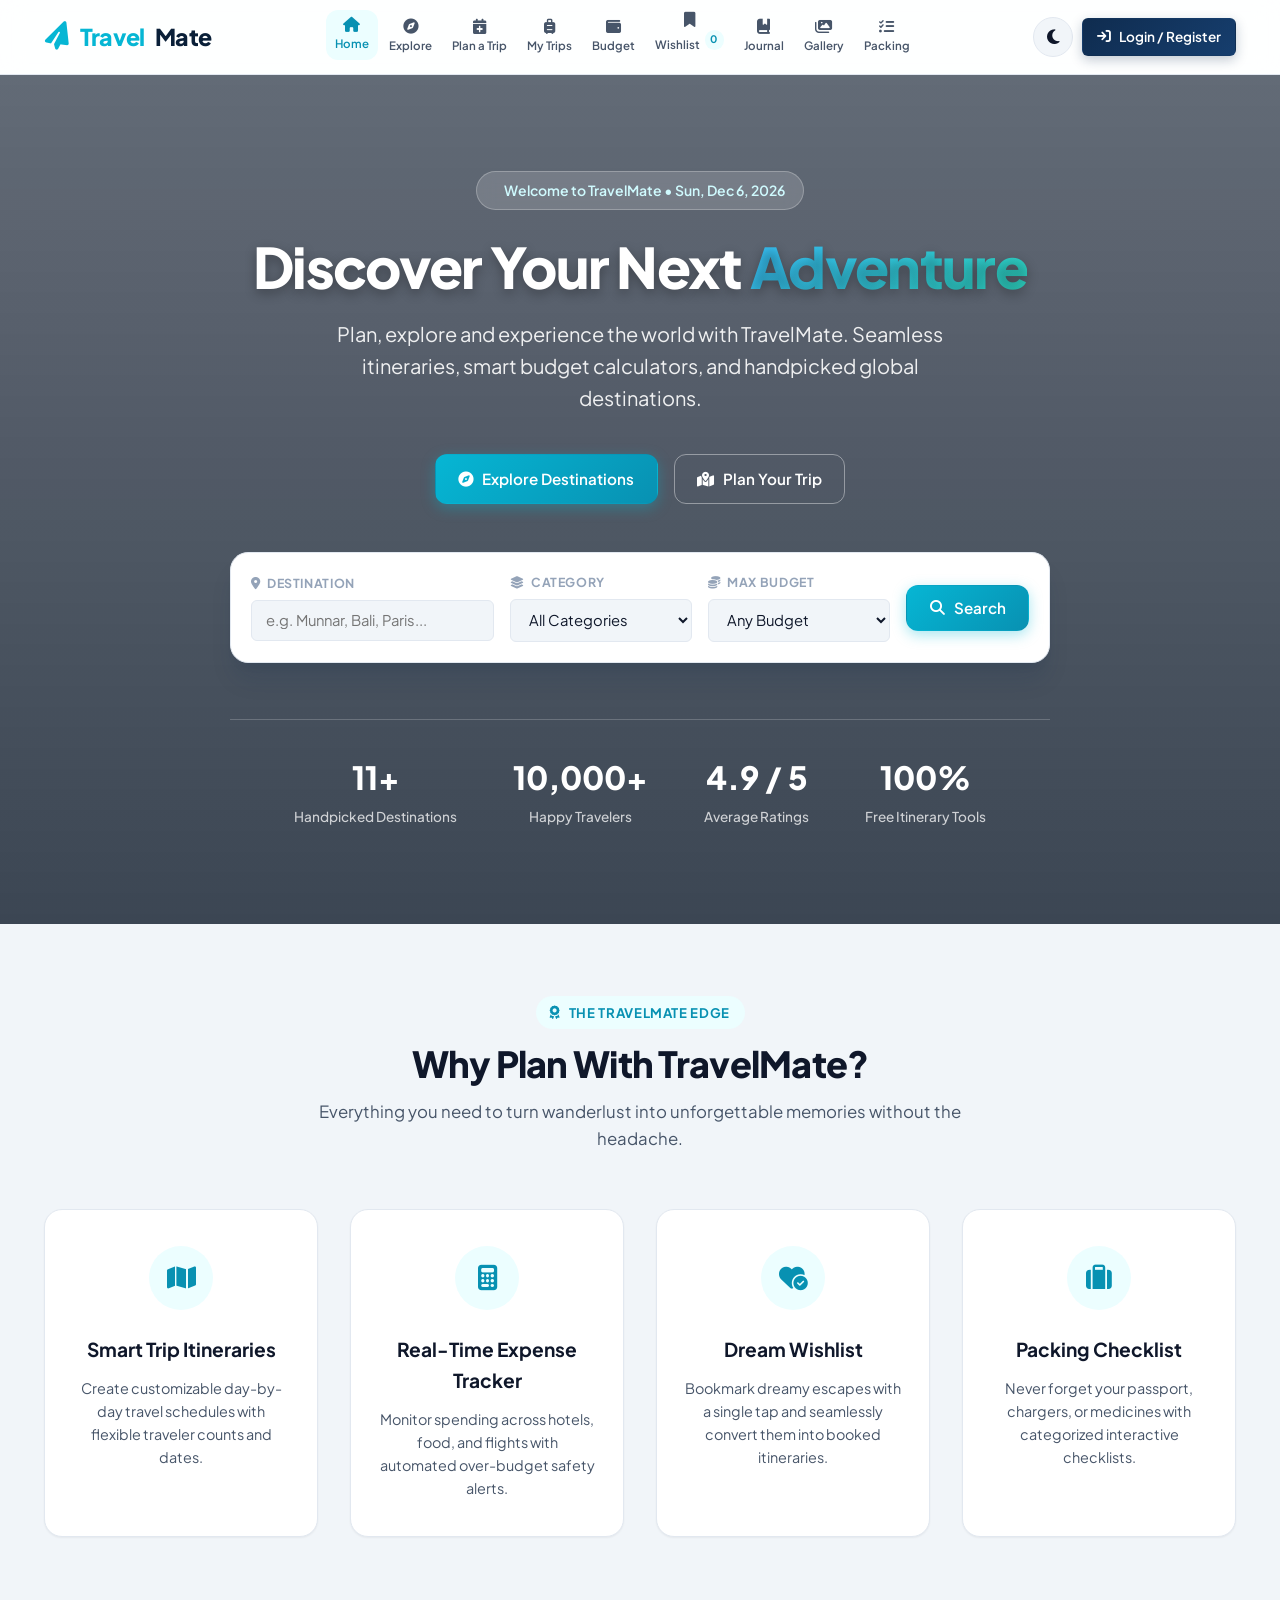
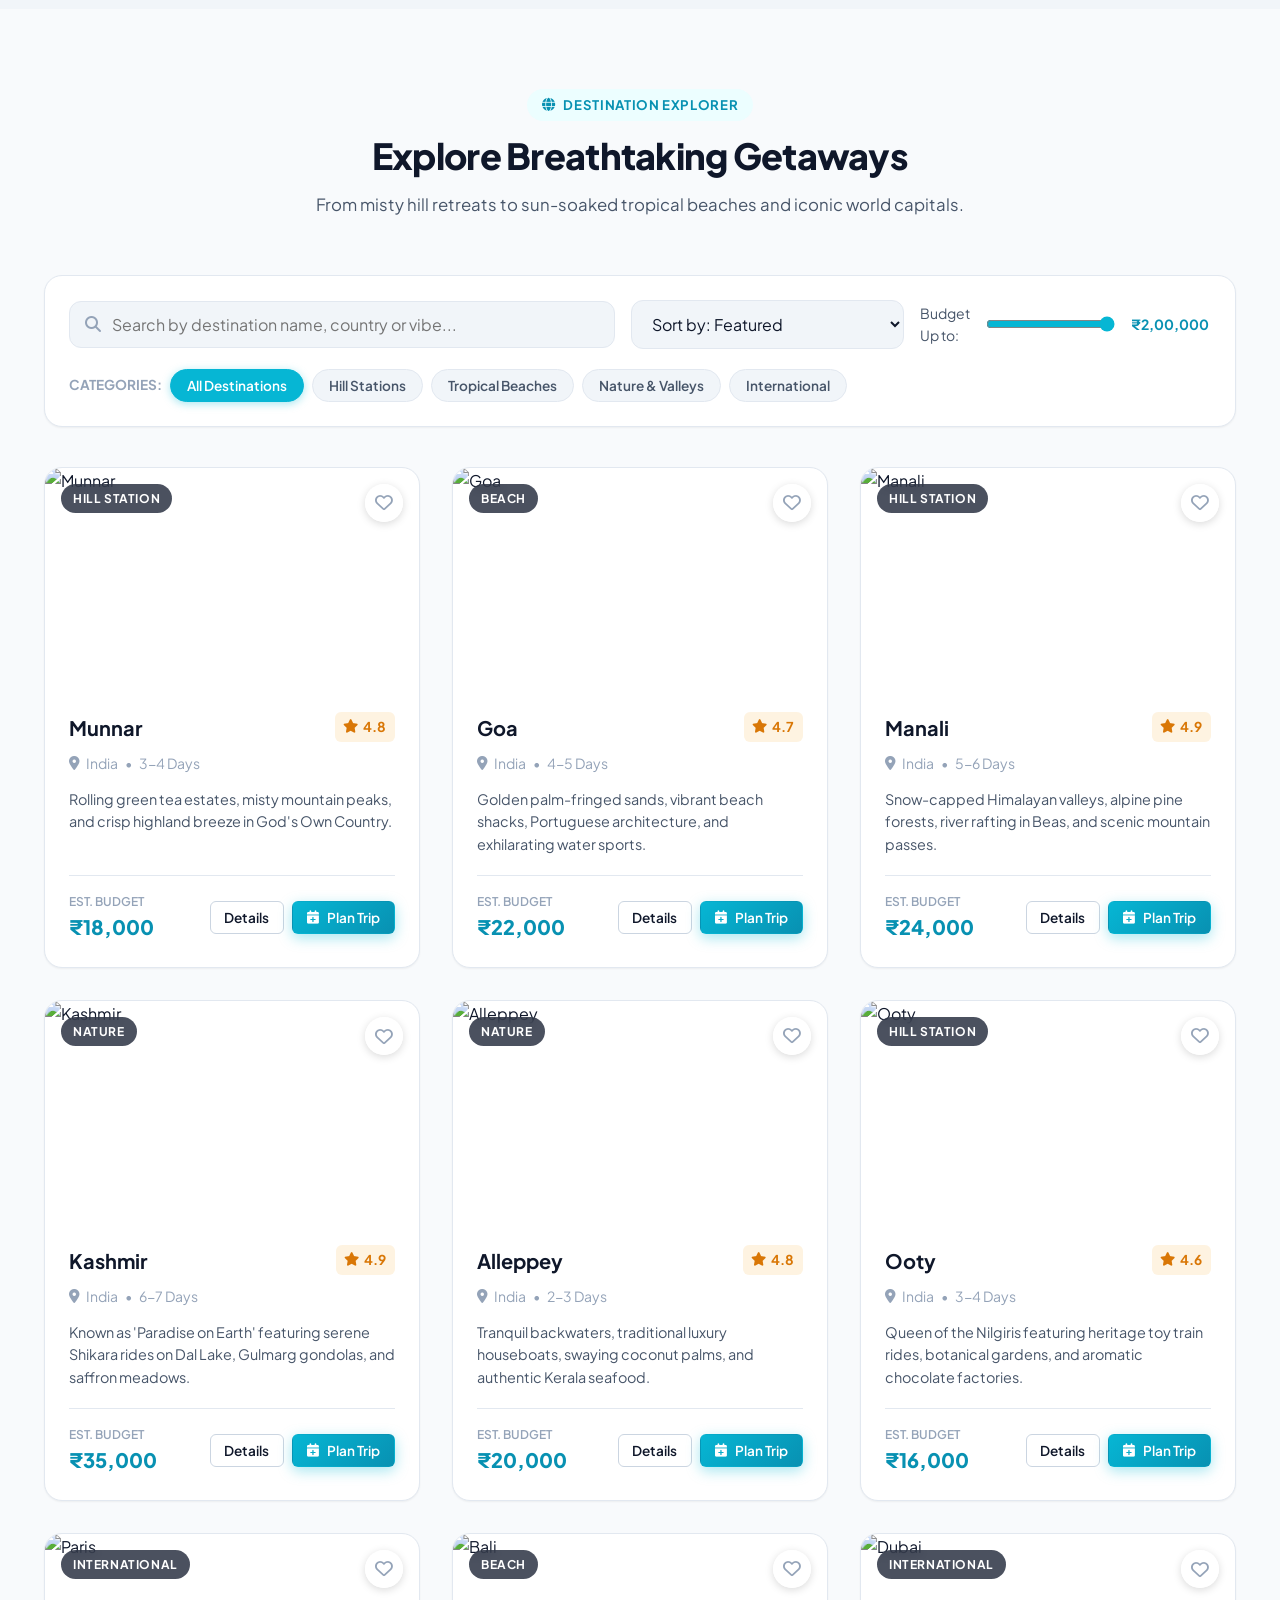
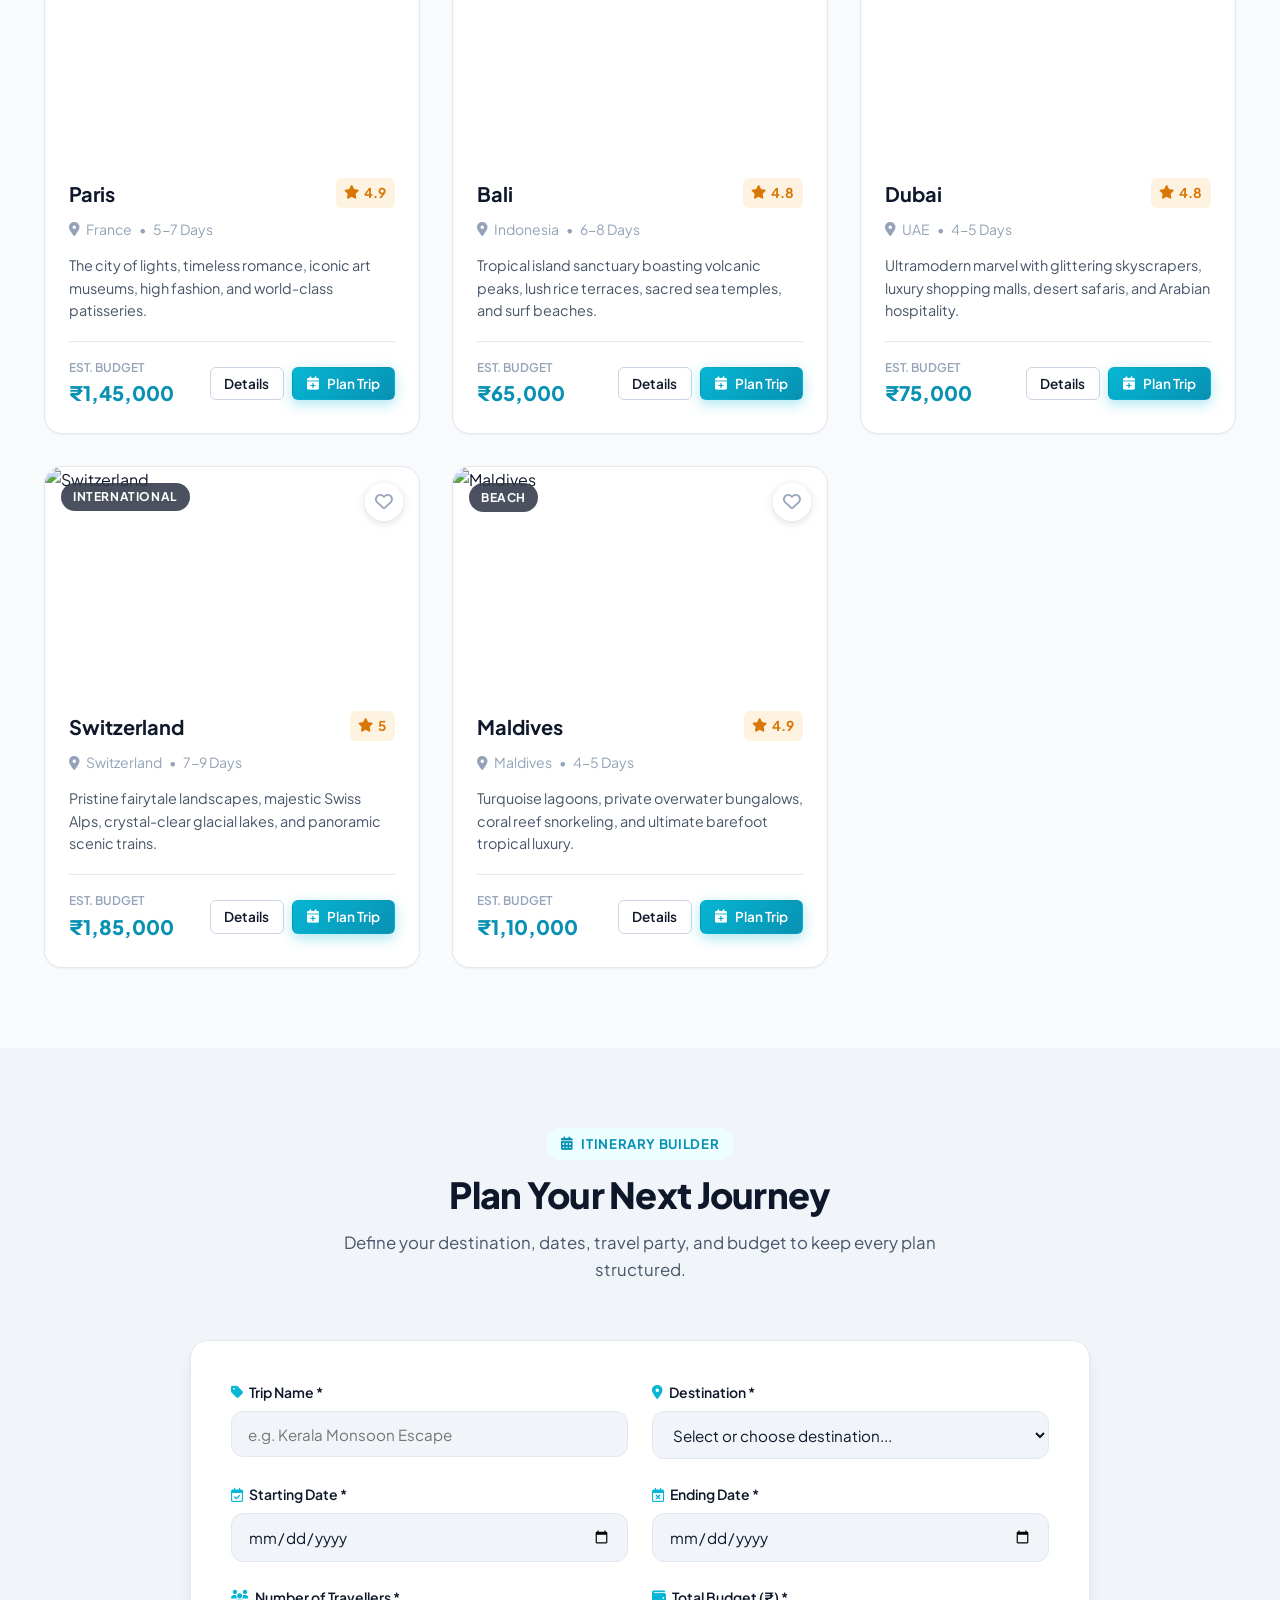
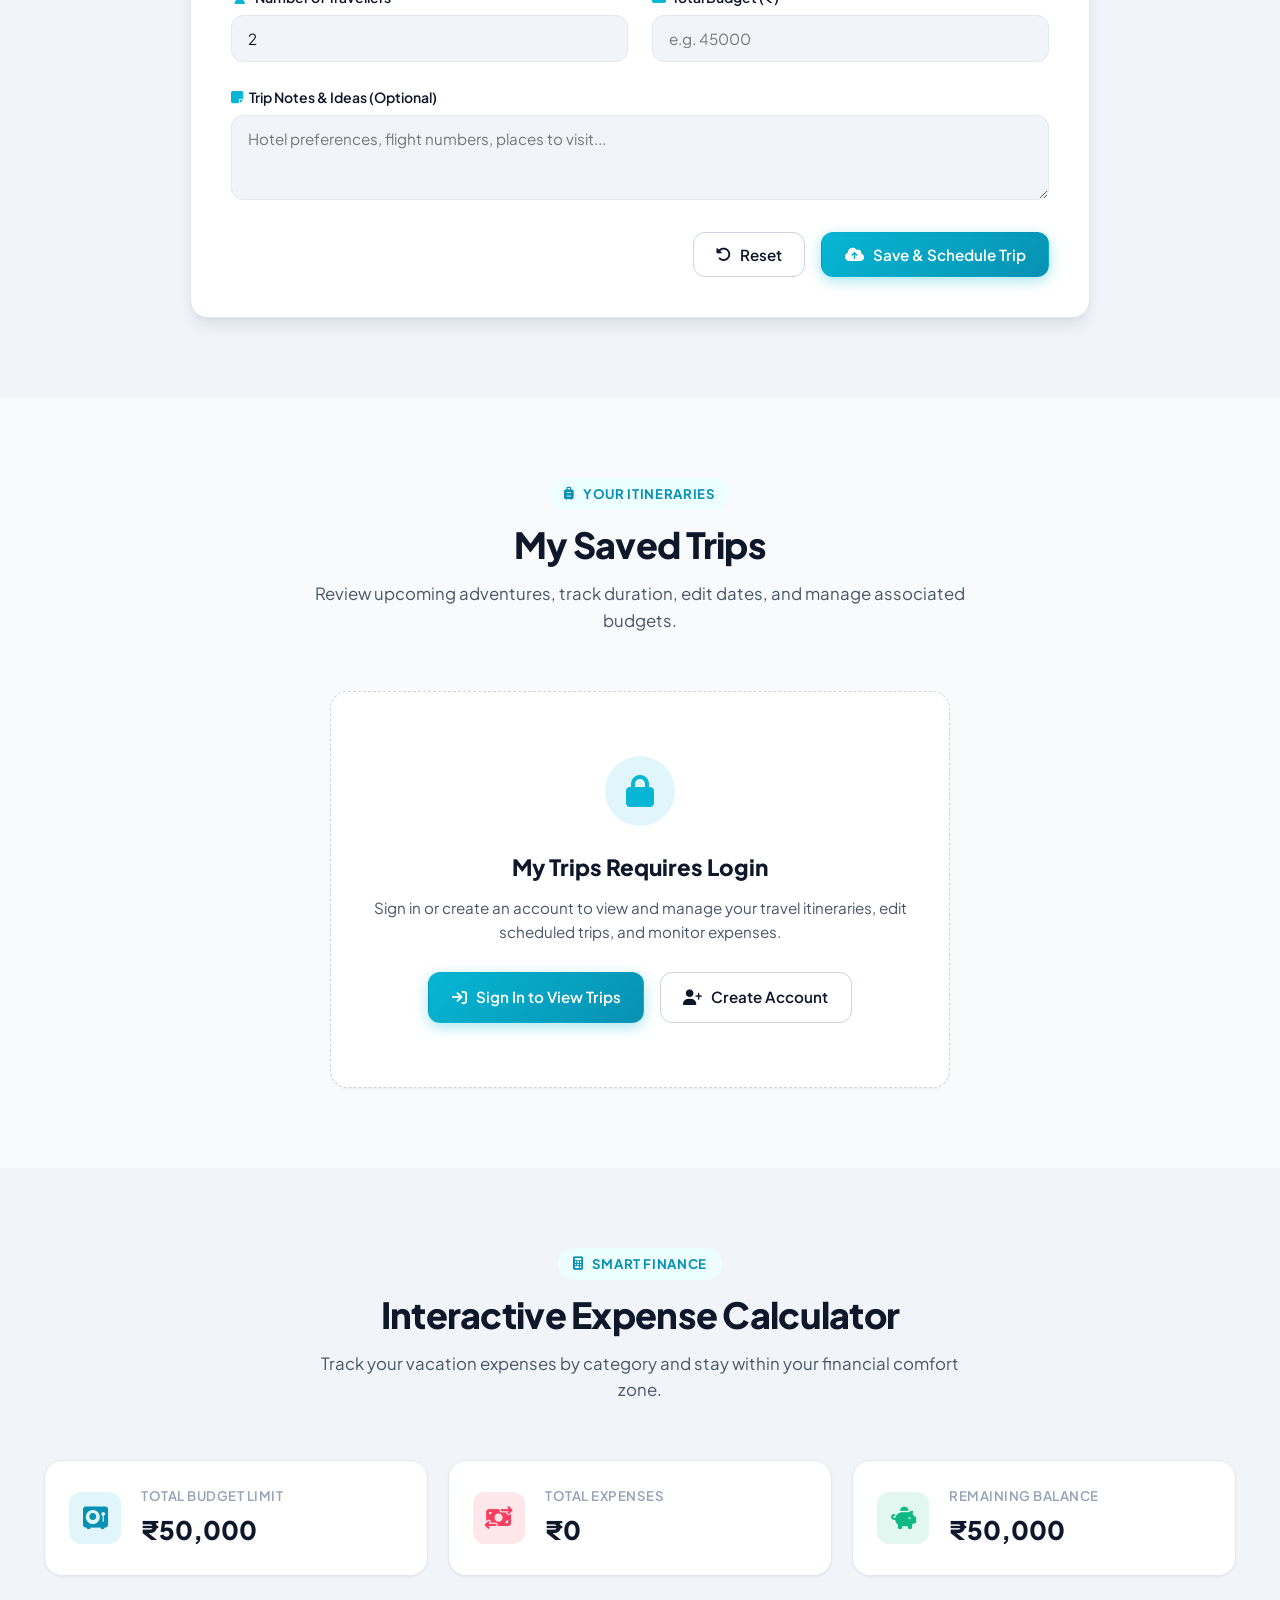
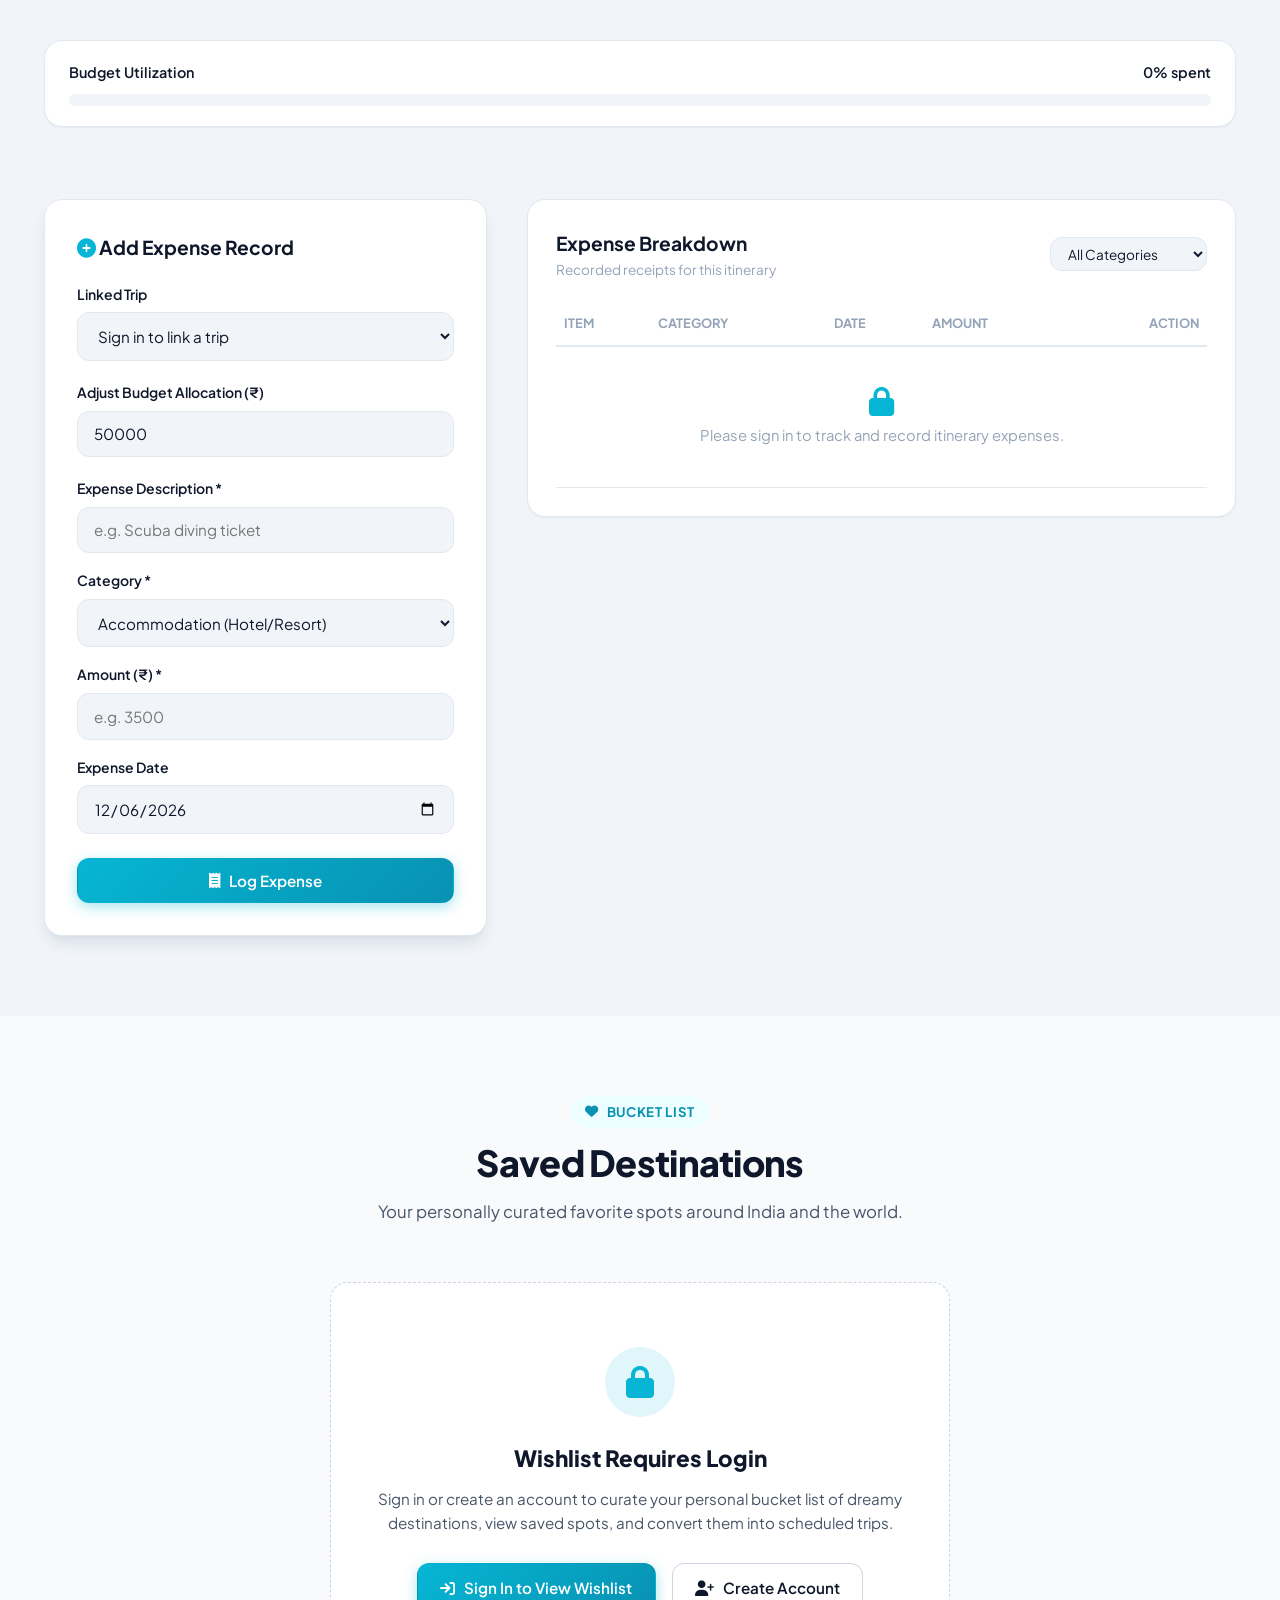
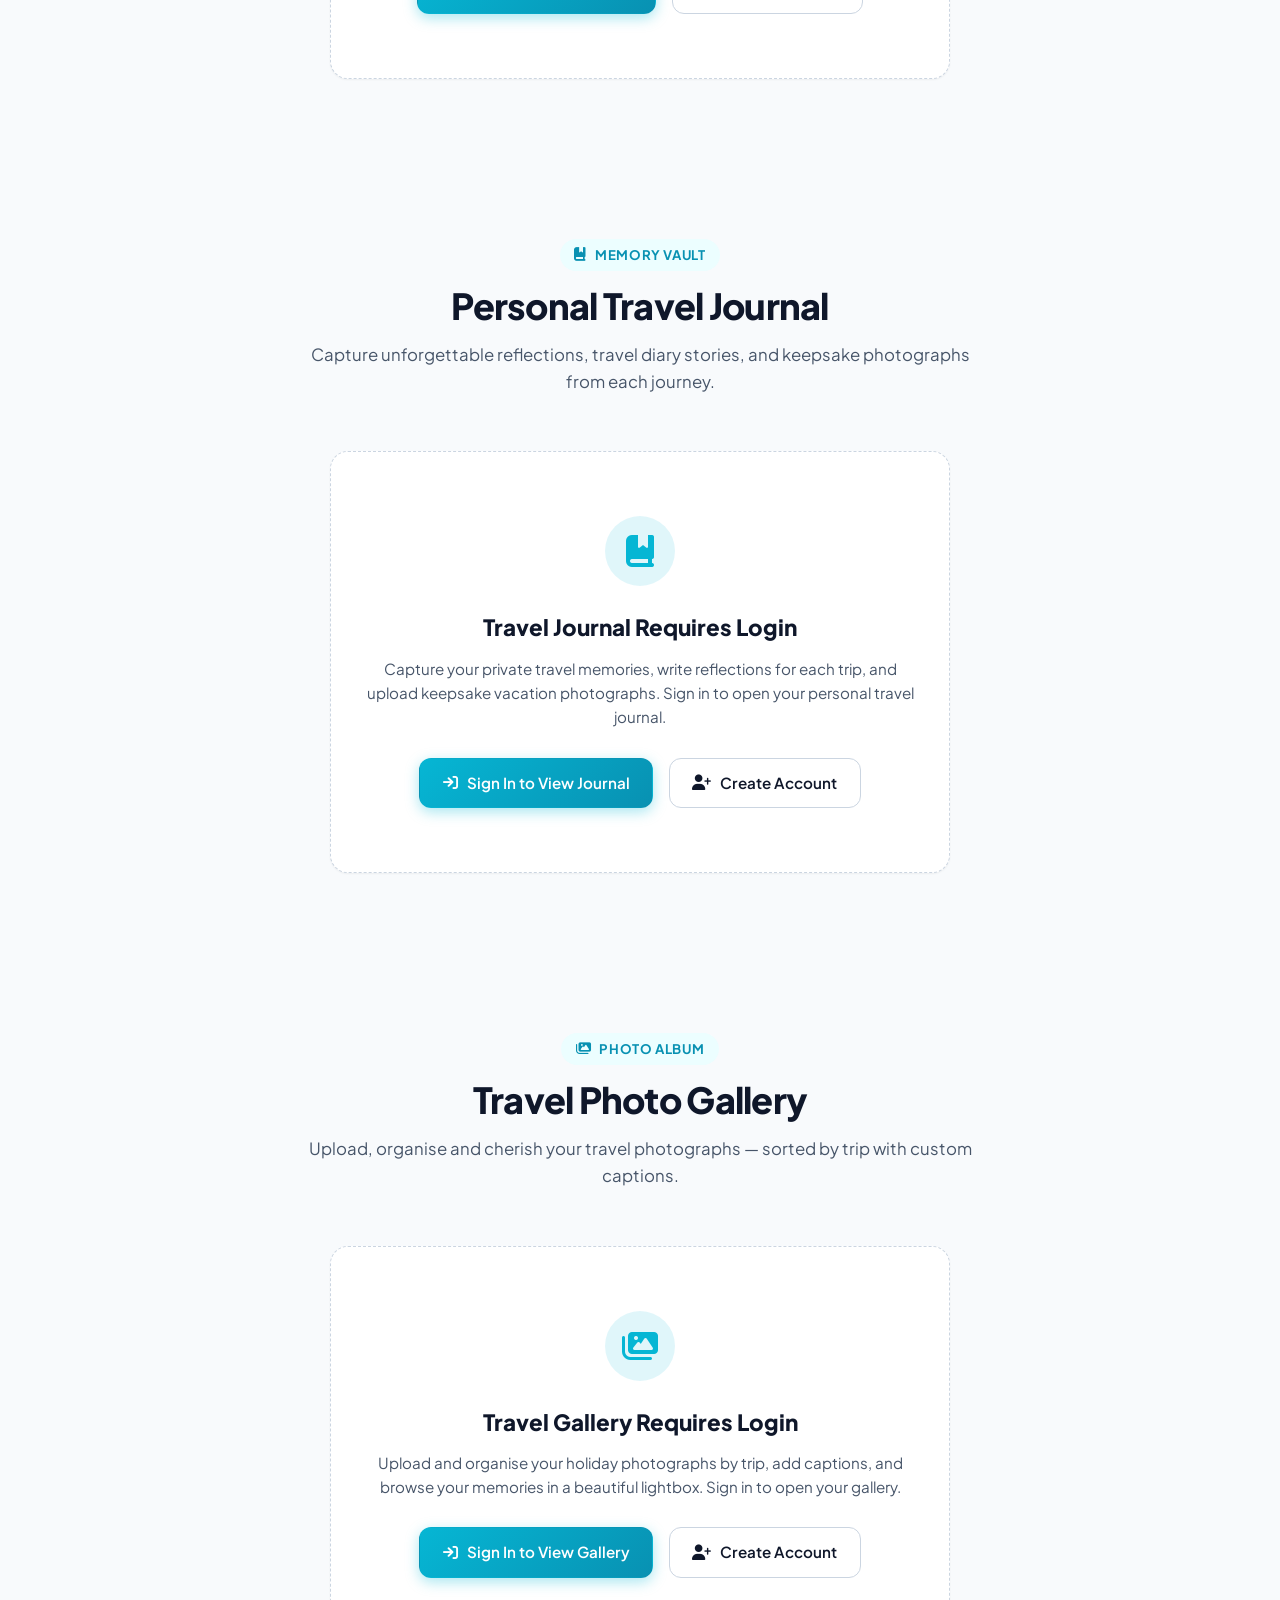
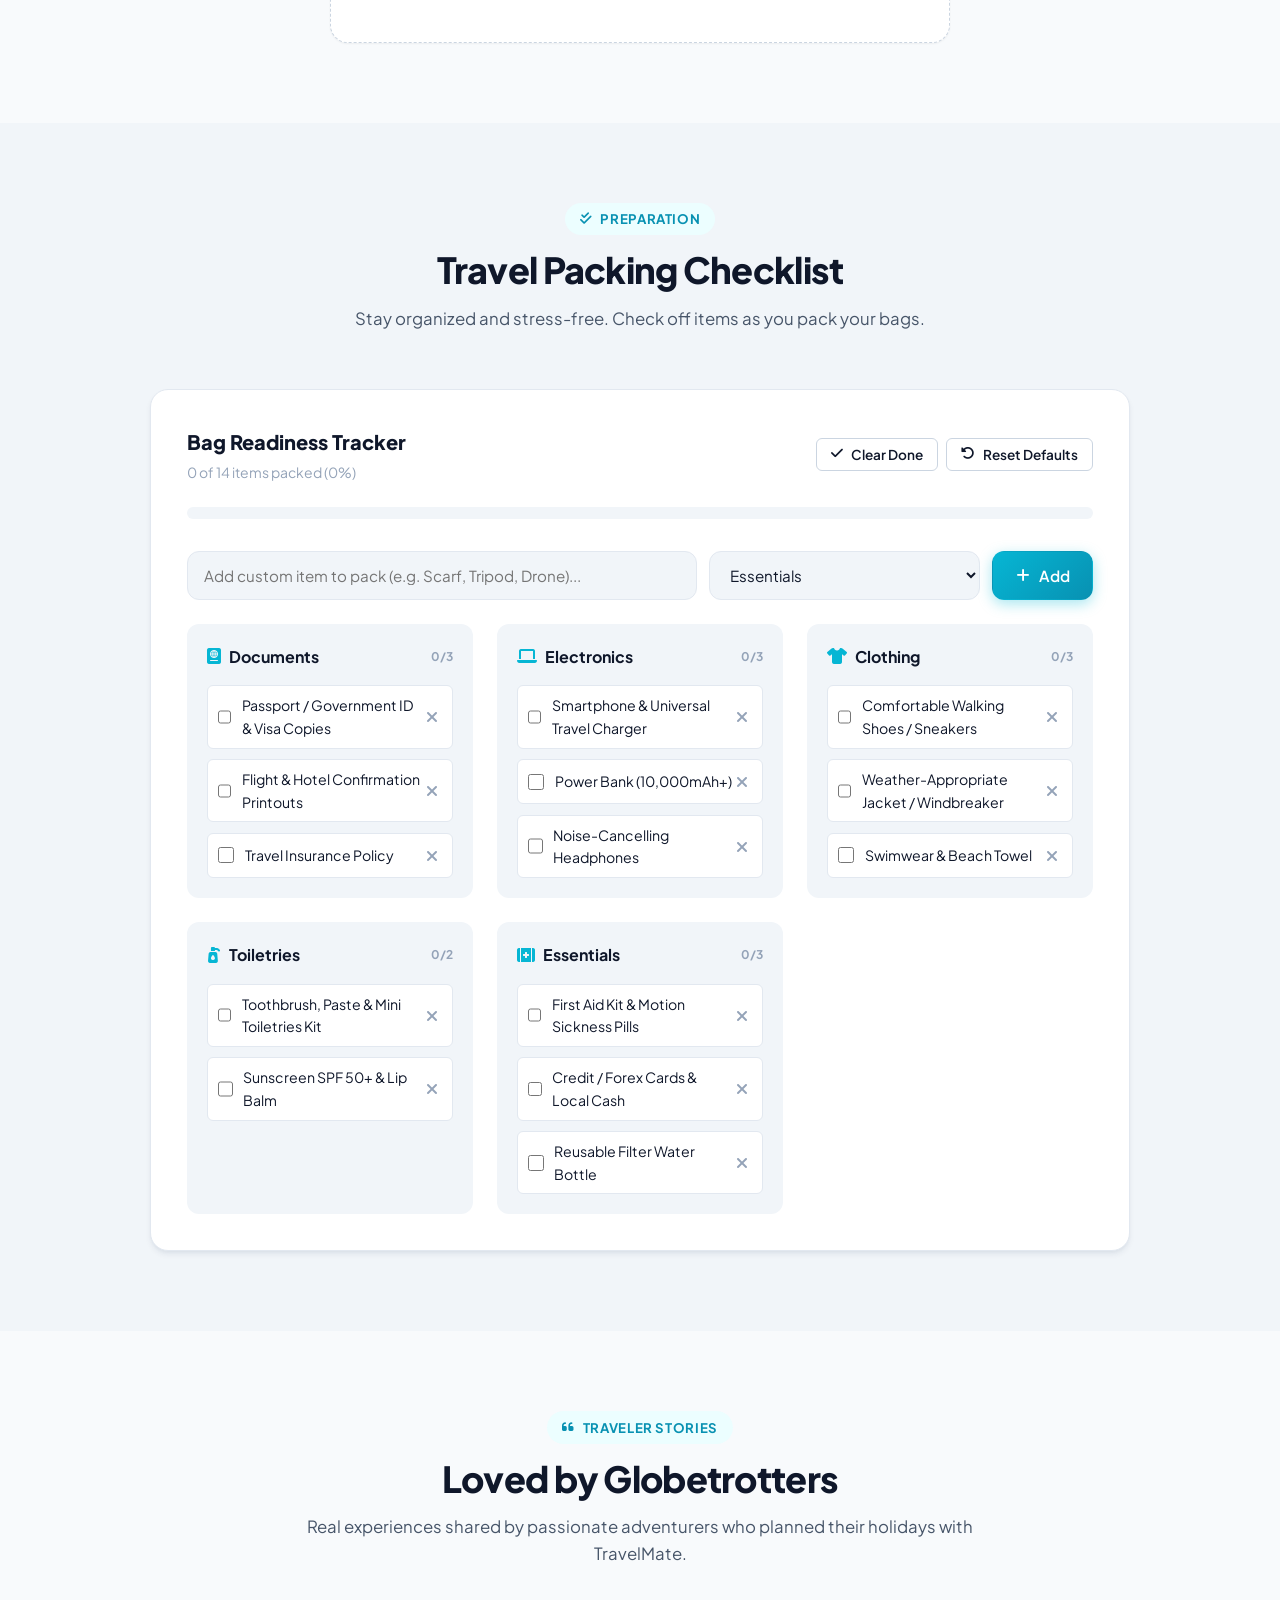
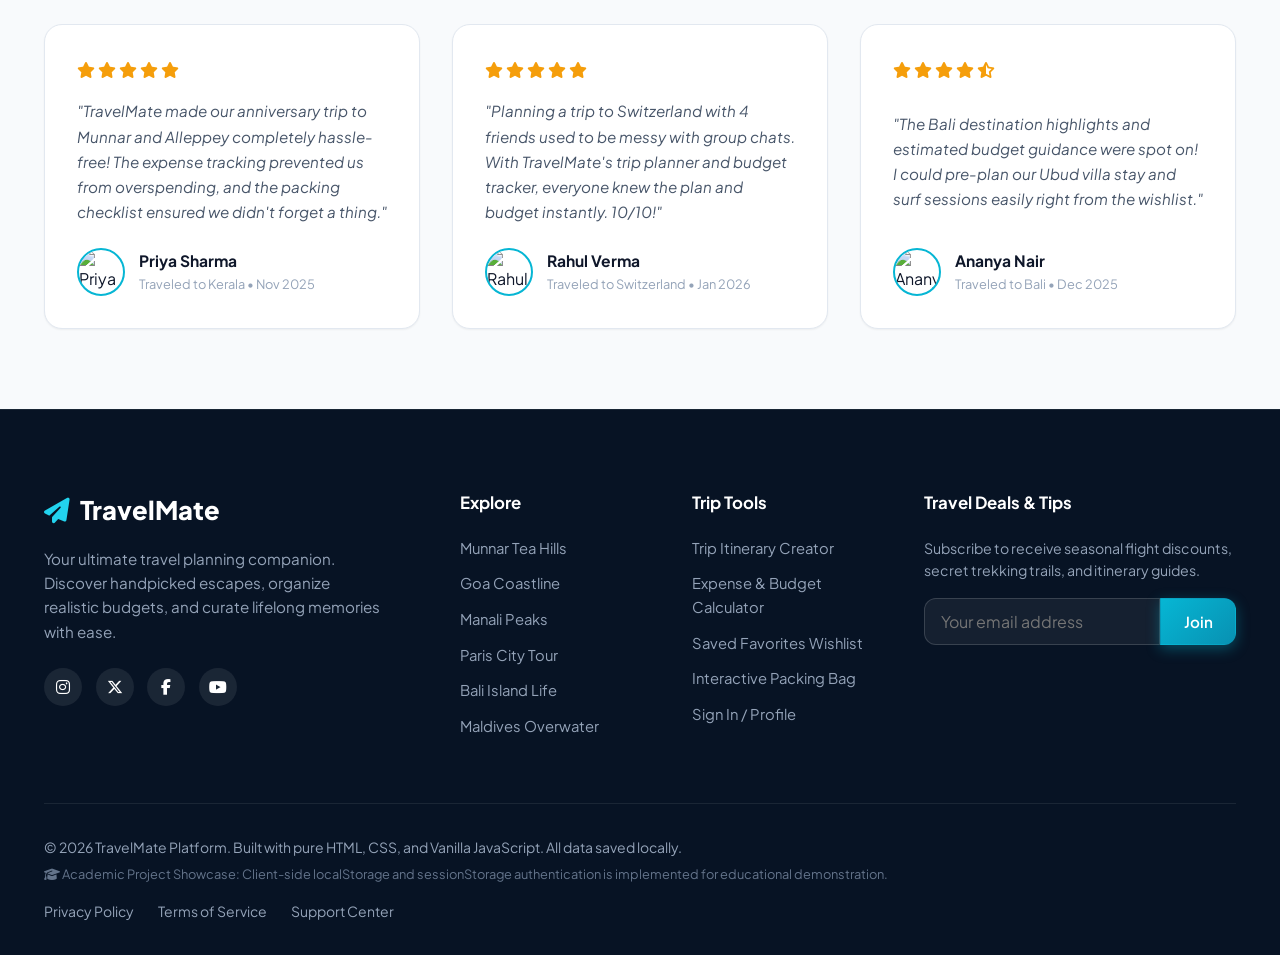
==== commit 411d898d: "Navbar changes" ====
--- a/index.html
+++ b/index.html
@@ -31,7 +31,7 @@
       </a>
 
       <!-- Navigation Links -->
-      <nav>
+      <nav aria-label="Primary navigation">
         <ul class="nav-links" id="nav-links">
           <li><a href="#hero" class="nav-link active"><i class="fa-solid fa-house"></i> Home</a></li>
           <li><a href="#explore" class="nav-link"><i class="fa-solid fa-compass"></i> Explore</a></li>
@@ -40,14 +40,13 @@
           <li><a href="#budget" class="nav-link"><i class="fa-solid fa-wallet"></i> Budget</a></li>
           <li>
             <a href="#wishlist" class="nav-link">
-              <i class="fa-solid fa-heart"></i> Wishlist 
-              <span id="wishlist-count-badge" class="section-badge" style="padding: 0.15rem 0.5rem; font-size:0.75rem; margin-left:0.25rem;">0</span>
+              <i class="fa-solid fa-bookmark"></i>
+              <span>Wishlist <span id="wishlist-count-badge" class="section-badge">0</span></span>
             </a>
           </li>
           <li><a href="#journal" class="nav-link"><i class="fa-solid fa-book-bookmark"></i> Journal</a></li>
           <li><a href="#gallery" class="nav-link"><i class="fa-solid fa-images"></i> Gallery</a></li>
           <li><a href="#checklist" class="nav-link"><i class="fa-solid fa-list-check"></i> Packing</a></li>
-          <li><a href="form.html">Form</a></li>
         </ul>
       </nav>
 
@@ -64,7 +63,7 @@
         </div>
 
         <!-- Mobile Menu Hamburger Button -->
-        <button class="mobile-menu-btn" id="mobile-menu-btn" aria-label="Toggle Navigation Menu">
+        <button class="mobile-menu-btn" id="mobile-menu-btn" aria-label="Toggle navigation menu" aria-controls="nav-links" aria-expanded="false">
           <i class="fa-solid fa-bars"></i>
         </button>
       </div>
--- a/style.css
+++ b/style.css
@@ -266,7 +266,7 @@
   backdrop-filter: blur(12px);
   -webkit-backdrop-filter: blur(12px);
   border-bottom: 1px solid var(--border-light);
-  transition: var(--transition);
+  transition: background-color 0.25s ease, box-shadow 0.25s ease;
 }
 
 .nav-container {
@@ -284,6 +284,7 @@
   font-weight: 800;
   color: var(--navy-900);
   letter-spacing: -0.03em;
+  flex-shrink: 0;
 }
 
 [data-theme="dark"] .brand-logo {
@@ -305,46 +306,76 @@
   color: var(--turquoise-500);
 }
 
+nav[aria-label="Primary navigation"] {
+  flex: 1;
+  min-width: 0;
+}
+
 .nav-links {
   display: flex;
   align-items: center;
-  gap: 1.75rem;
+  justify-content: center;
+  gap: 0.15rem;
   list-style: none;
 }
 
 .nav-link {
+  display: flex;
+  flex-direction: column;
+  align-items: center;
+  justify-content: center;
+  gap: 0.15rem;
   font-weight: 600;
-  font-size: 0.95rem;
+  font-size: 0.72rem;
   color: var(--text-secondary);
   position: relative;
-  padding: 0.4rem 0;
+  white-space: nowrap;
+  padding: 0.45rem 0.55rem;
+  border-radius: 12px;
+  transition: color 0.2s ease, background-color 0.2s ease, transform 0.2s ease;
+}
+
+.nav-link i {
+  font-size: 0.95rem;
+  transition: transform 0.2s ease;
+}
+
+.nav-link .section-badge {
+  margin-left: 0.2rem;
+  padding: 0.1rem 0.35rem;
+  font-size: 0.65rem;
+  vertical-align: middle;
 }
 
 .nav-link:hover,
 .nav-link.active {
   color: var(--turquoise-600);
+  background: var(--turquoise-50);
+  transform: translateY(-2px);
 }
 
 [data-theme="dark"] .nav-link:hover,
 [data-theme="dark"] .nav-link.active {
   color: var(--turquoise-400);
-}
-
-.nav-link.active::after {
-  content: '';
-  position: absolute;
-  bottom: 0;
-  left: 0;
-  width: 100%;
-  height: 2.5px;
-  background: var(--turquoise-500);
-  border-radius: 2px;
+  background: rgba(6, 182, 212, 0.12);
+}
+
+.nav-link:hover i {
+  transform: scale(1.12);
+}
+
+.nav-link:focus-visible,
+.mobile-menu-btn:focus-visible,
+.theme-toggle-btn:focus-visible {
+  outline: 3px solid var(--turquoise-500);
+  outline-offset: 3px;
 }
 
 .nav-actions {
   display: flex;
   align-items: center;
-  gap: 0.75rem;
+  gap: 0.55rem;
+  flex-shrink: 0;
 }
 
 .theme-toggle-btn {
@@ -366,6 +397,7 @@
   background: var(--turquoise-50);
   color: var(--turquoise-600);
   border-color: var(--turquoise-500);
+  transform: rotate(-8deg);
 }
 
 [data-theme="dark"] .theme-toggle-btn:hover {
@@ -404,12 +436,23 @@
 
 .mobile-menu-btn {
   display: none;
-  background: none;
-  border: none;
-  font-size: 1.4rem;
+  background: var(--bg-surface-secondary);
+  border: 1px solid var(--border-light);
+  border-radius: 12px;
+  width: 40px;
+  height: 40px;
+  font-size: 1.05rem;
   color: var(--text-main);
   cursor: pointer;
-  padding: 0.4rem;
+  align-items: center;
+  justify-content: center;
+  transition: var(--transition);
+}
+
+.mobile-menu-btn:hover {
+  color: var(--turquoise-600);
+  border-color: var(--turquoise-500);
+  background: var(--turquoise-50);
 }
 
 /* --- Hero Section --- */
@@ -2944,29 +2987,66 @@
   }
 }
 
-@media (max-width: 768px) {
+@media (max-width: 1100px) {
   .mobile-menu-btn {
-    display: block;
+    display: inline-flex;
   }
 
   .nav-links {
     position: fixed;
-    top: 74px;
-    left: -100%;
-    width: 100%;
-    height: calc(100vh - 74px);
+    top: 84px;
+    right: 1rem;
+    width: min(340px, calc(100vw - 2rem));
+    max-height: calc(100vh - 100px);
+    overflow-y: auto;
+    flex-direction: column;
+    align-items: stretch;
+    justify-content: flex-start;
+    gap: 0.2rem;
+    padding: 0.75rem;
     background: var(--bg-surface);
-    flex-direction: column;
-    align-items: flex-start;
-    padding: 2rem;
-    gap: 1.5rem;
-    transition: left 0.3s ease;
+    border: 1px solid var(--border-light);
+    border-radius: 20px;
     box-shadow: var(--shadow-xl);
-    overflow-y: auto;
+    opacity: 0;
+    visibility: hidden;
+    transform: translateY(-8px);
+    transition: opacity 0.2s ease, transform 0.2s ease, visibility 0.2s ease;
   }
 
   .nav-links.open {
-    left: 0;
+    opacity: 1;
+    visibility: visible;
+    transform: translateY(0);
+  }
+
+  .nav-link {
+    flex-direction: row;
+    justify-content: flex-start;
+    gap: 0.8rem;
+    padding: 0.75rem;
+    font-size: 0.9rem;
+  }
+
+  .nav-link i {
+    width: 1.2rem;
+    text-align: center;
+  }
+
+}
+
+@media (max-width: 768px) {
+  .nav-container {
+    height: 68px;
+  }
+
+  .nav-links {
+    top: 78px;
+  }
+
+  .brand-logo {
+    font-size: 1.25rem;
+    gap: 0.45rem;
   }
 
   .hero-title {
@@ -3024,3 +3104,33 @@
     text-align: center;
   }
 }
+
+@media (max-width: 480px) {
+  .nav-container {
+    padding-left: 1rem;
+    padding-right: 1rem;
+  }
+
+  .brand-logo {
+    font-size: 1.1rem;
+  }
+
+  .brand-logo i {
+    font-size: 1.3rem;
+  }
+
+  .nav-actions {
+    gap: 0.35rem;
+  }
+
+  .theme-toggle-btn,
+  .mobile-menu-btn {
+    width: 36px;
+    height: 36px;
+  }
+
+  #nav-auth-container .btn {
+    padding: 0.4rem 0.5rem;
+    font-size: 0.7rem;
+  }
+}
